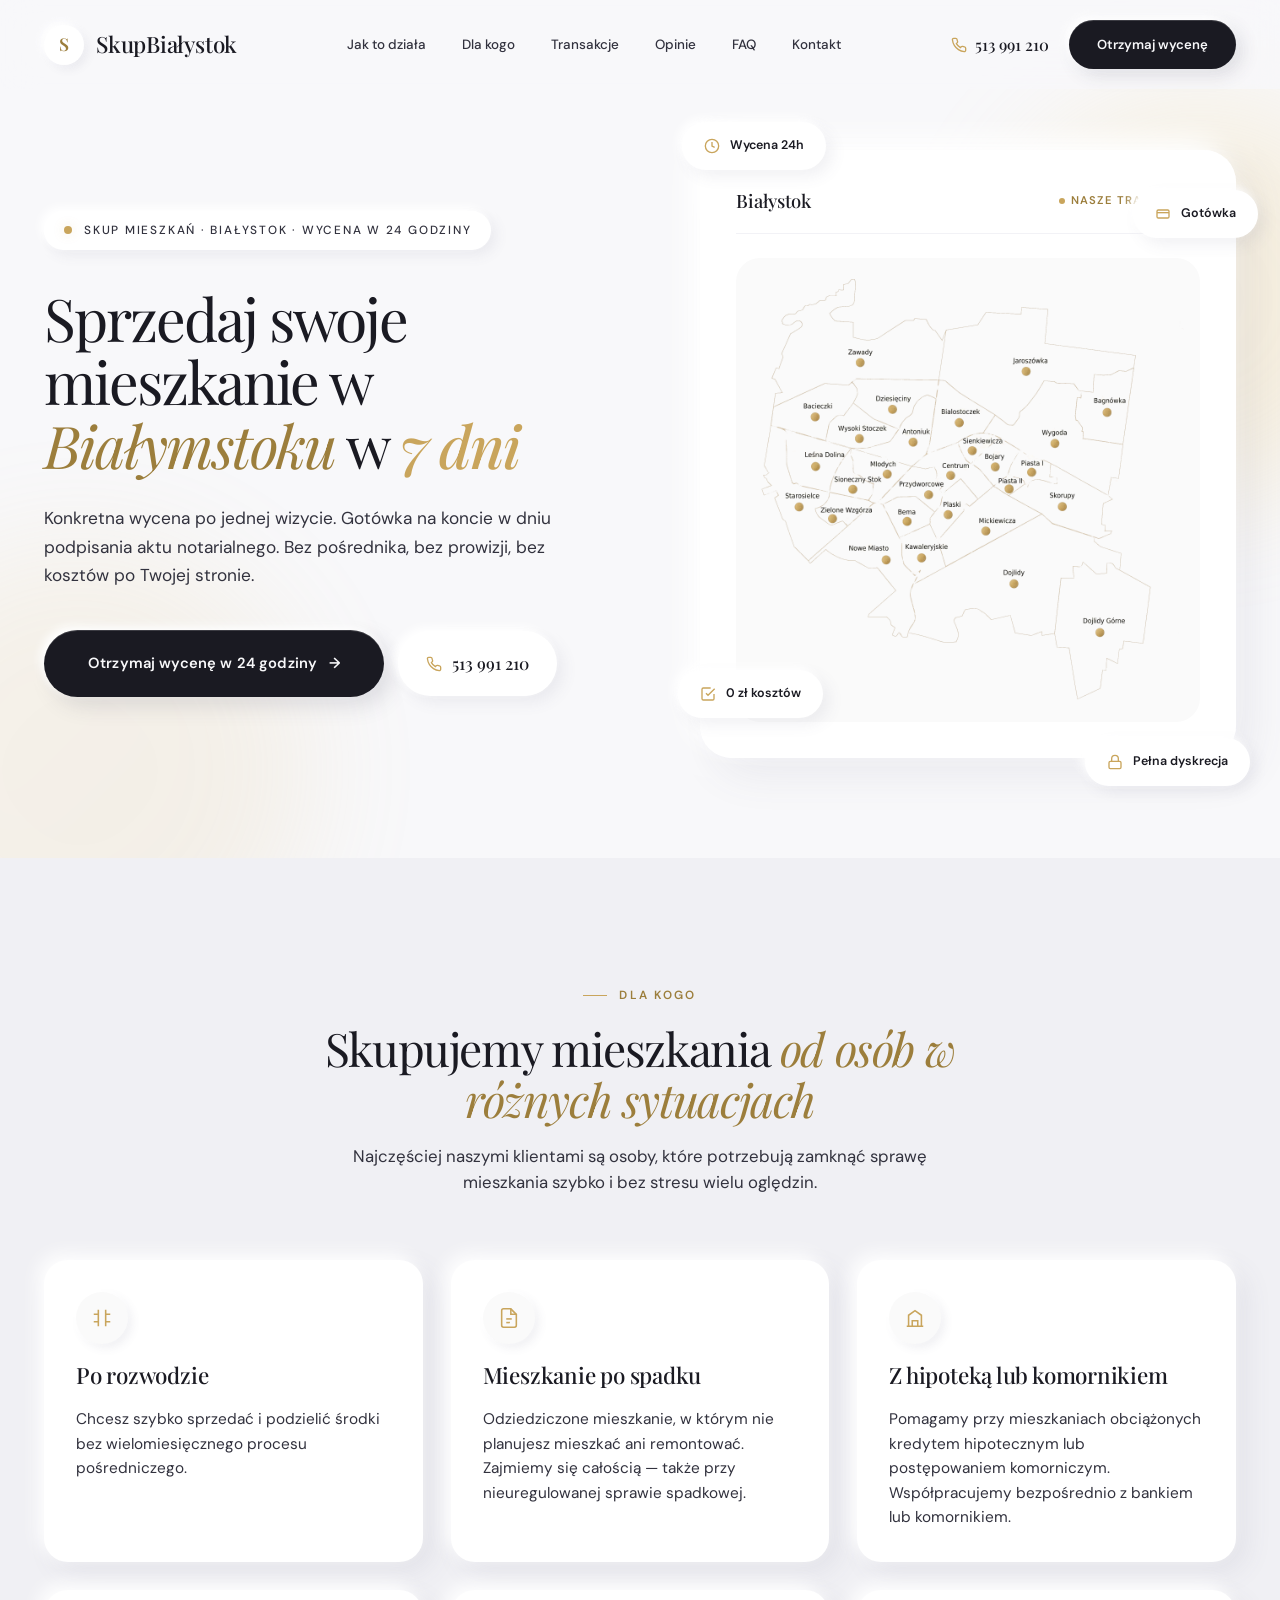
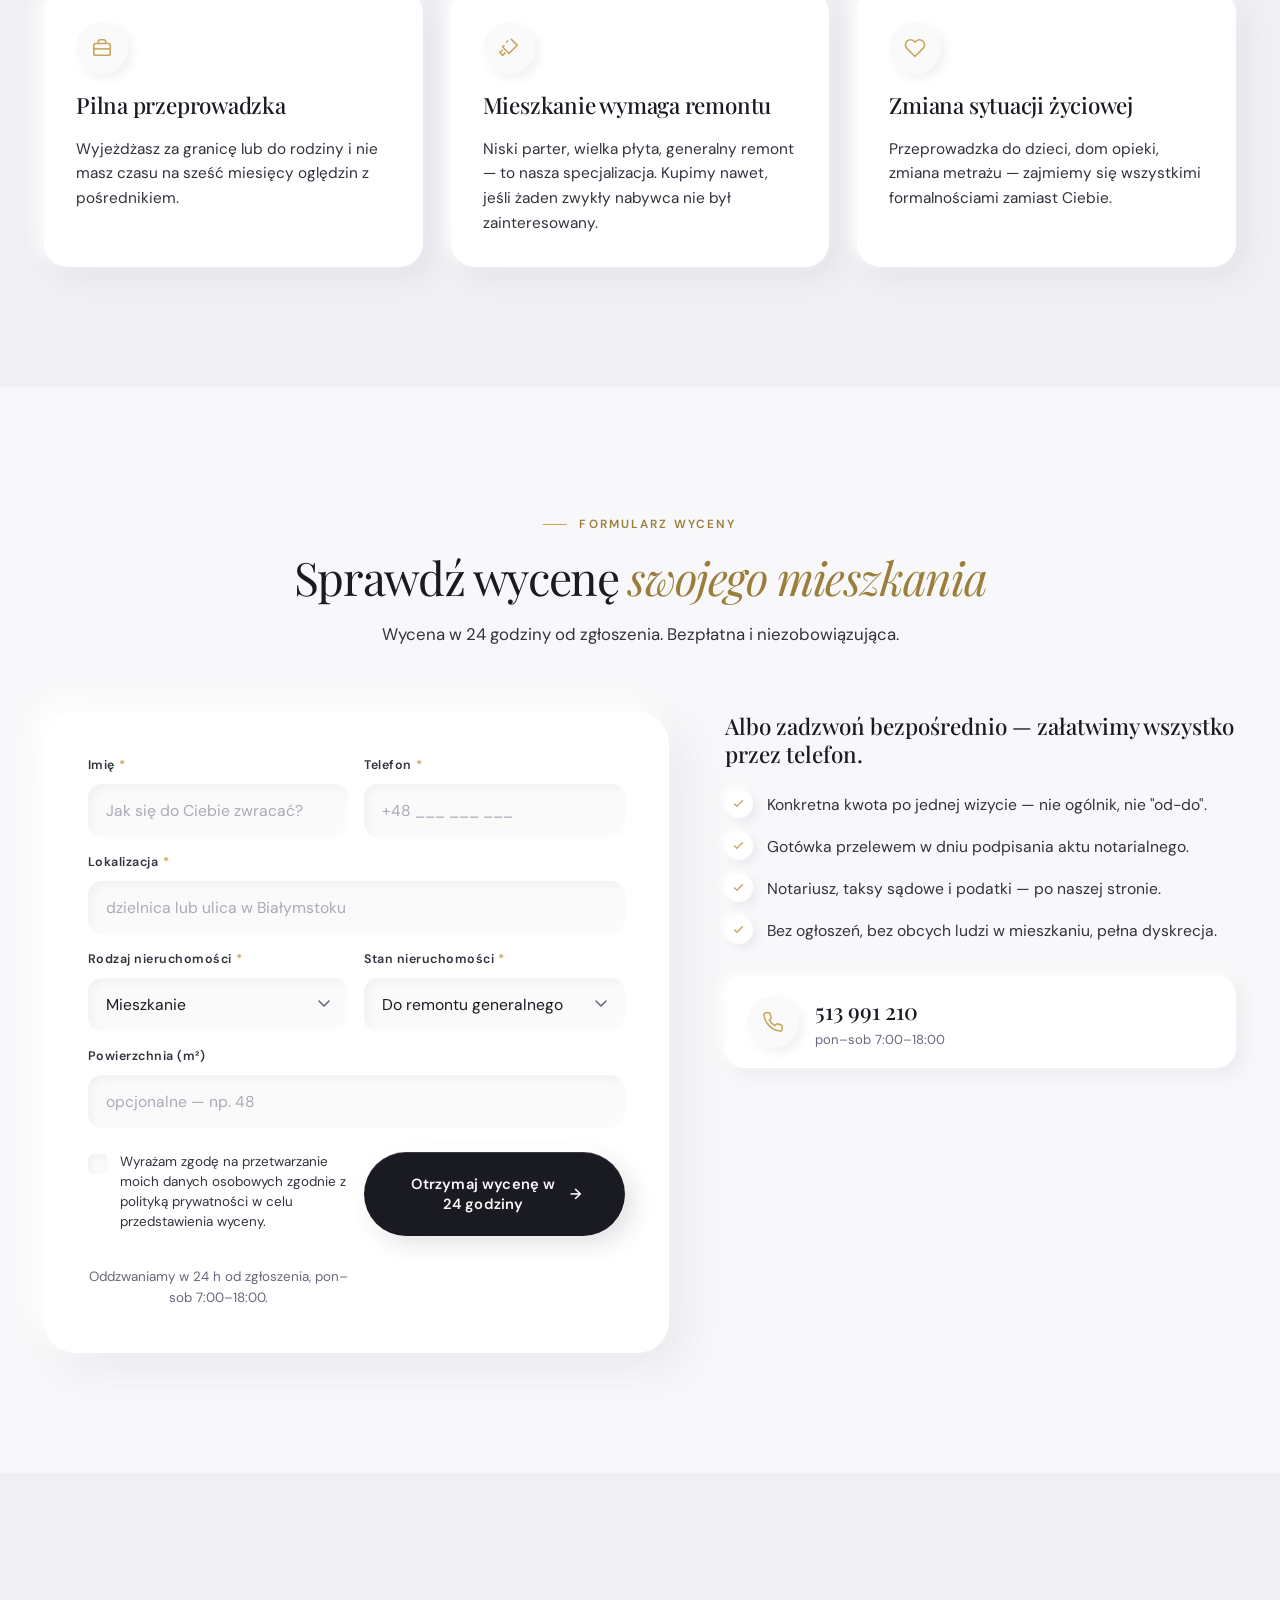
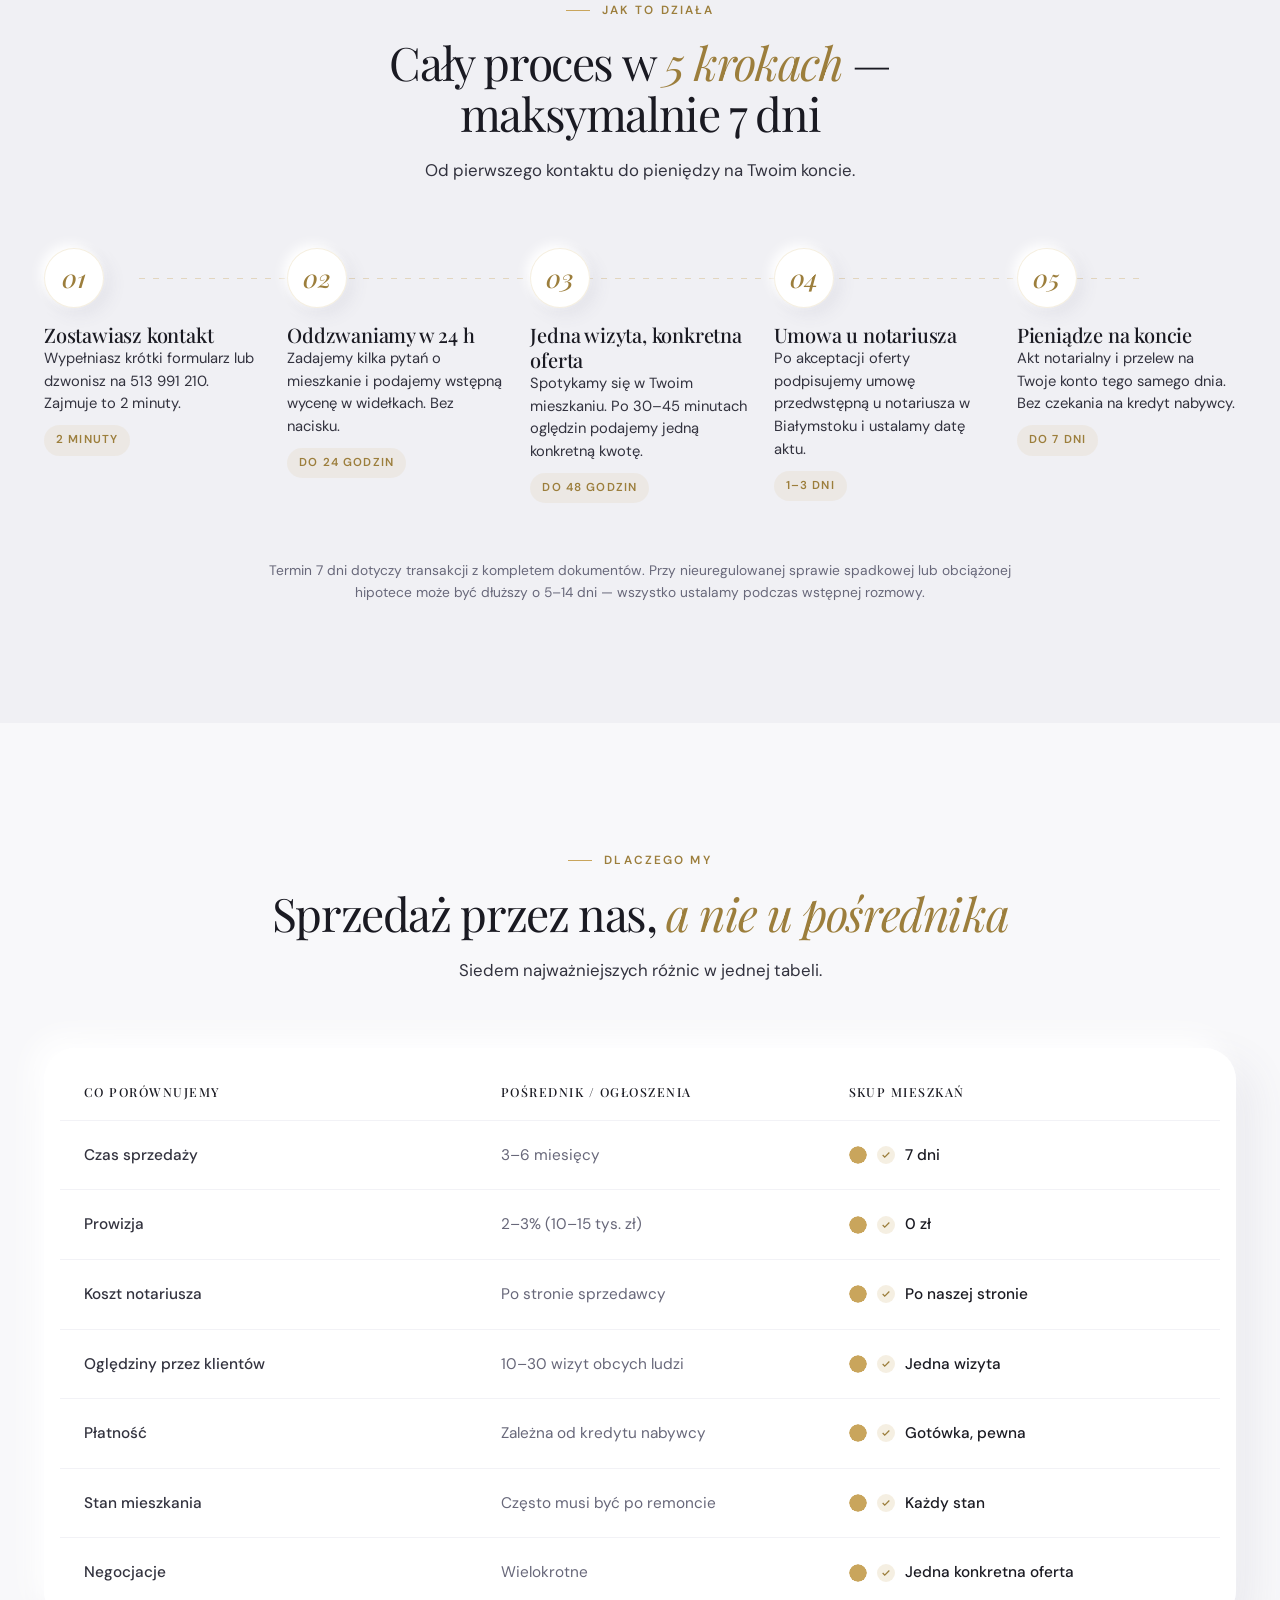
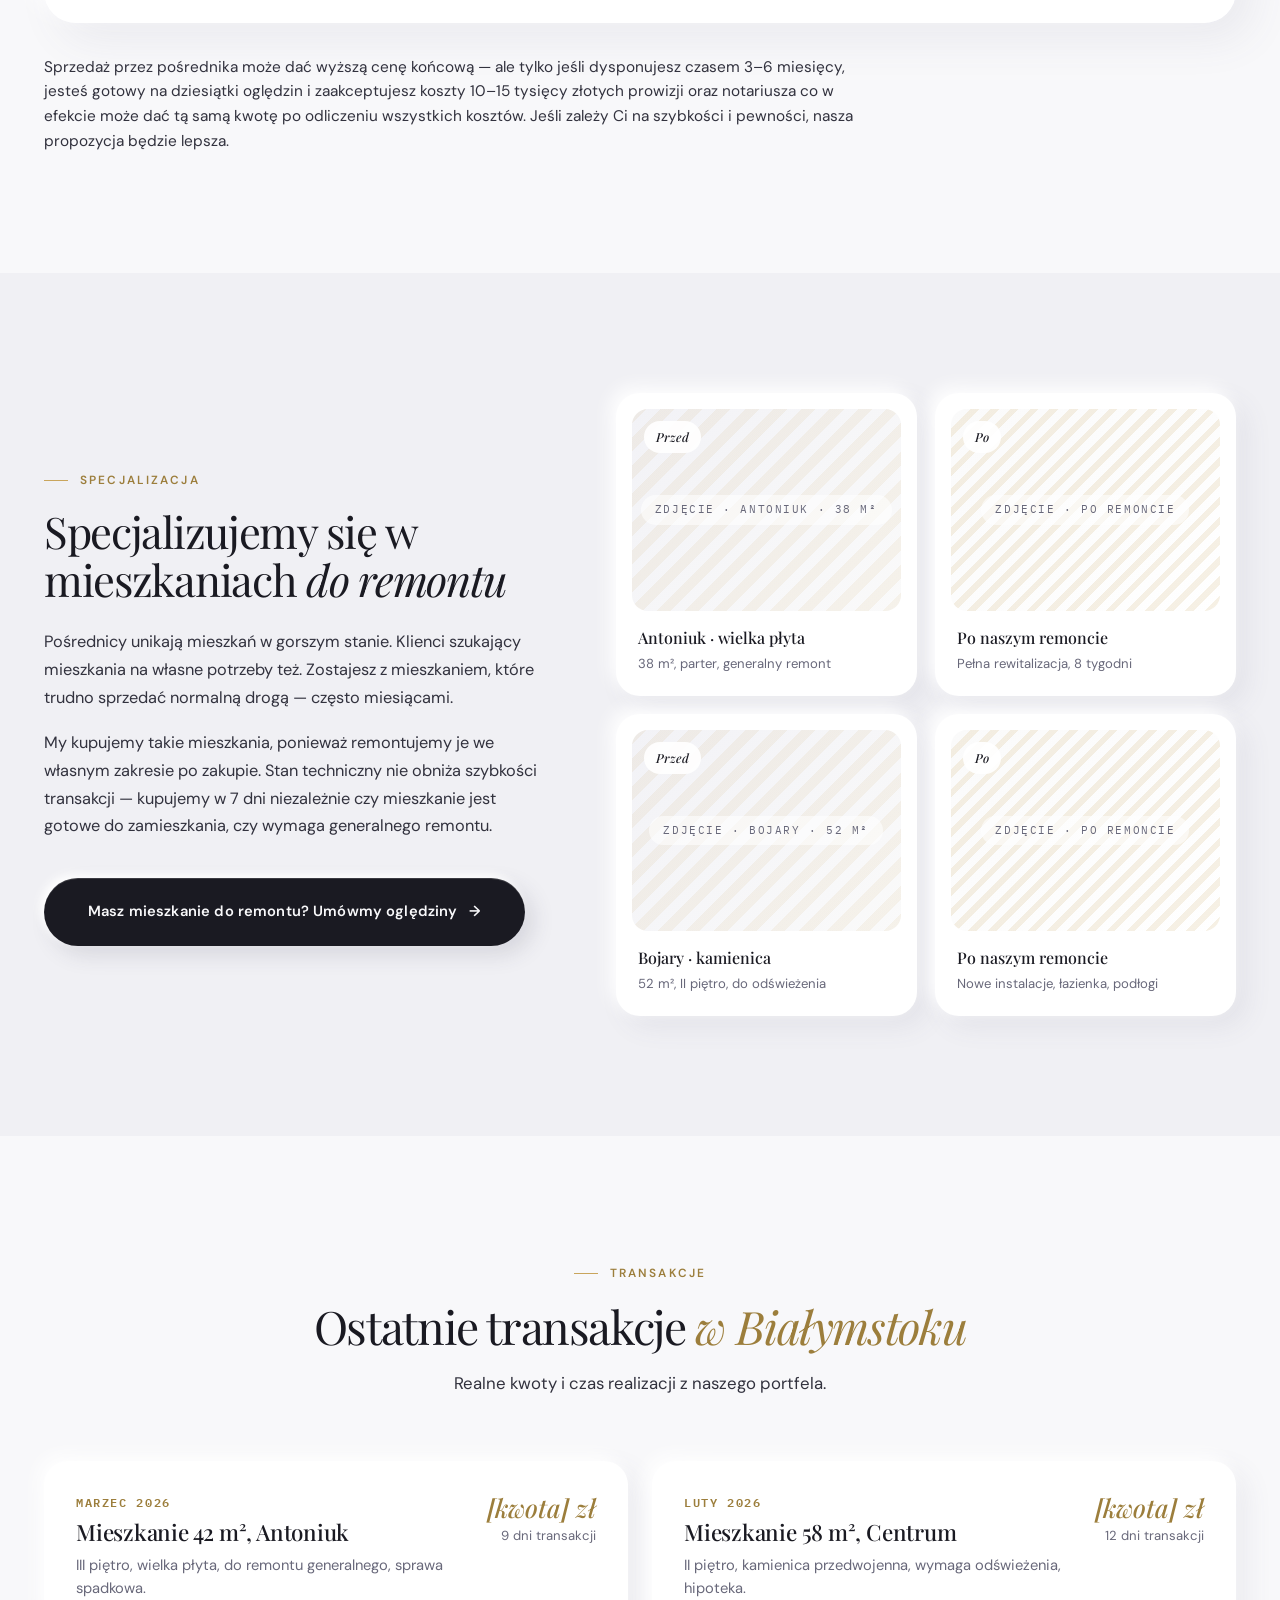
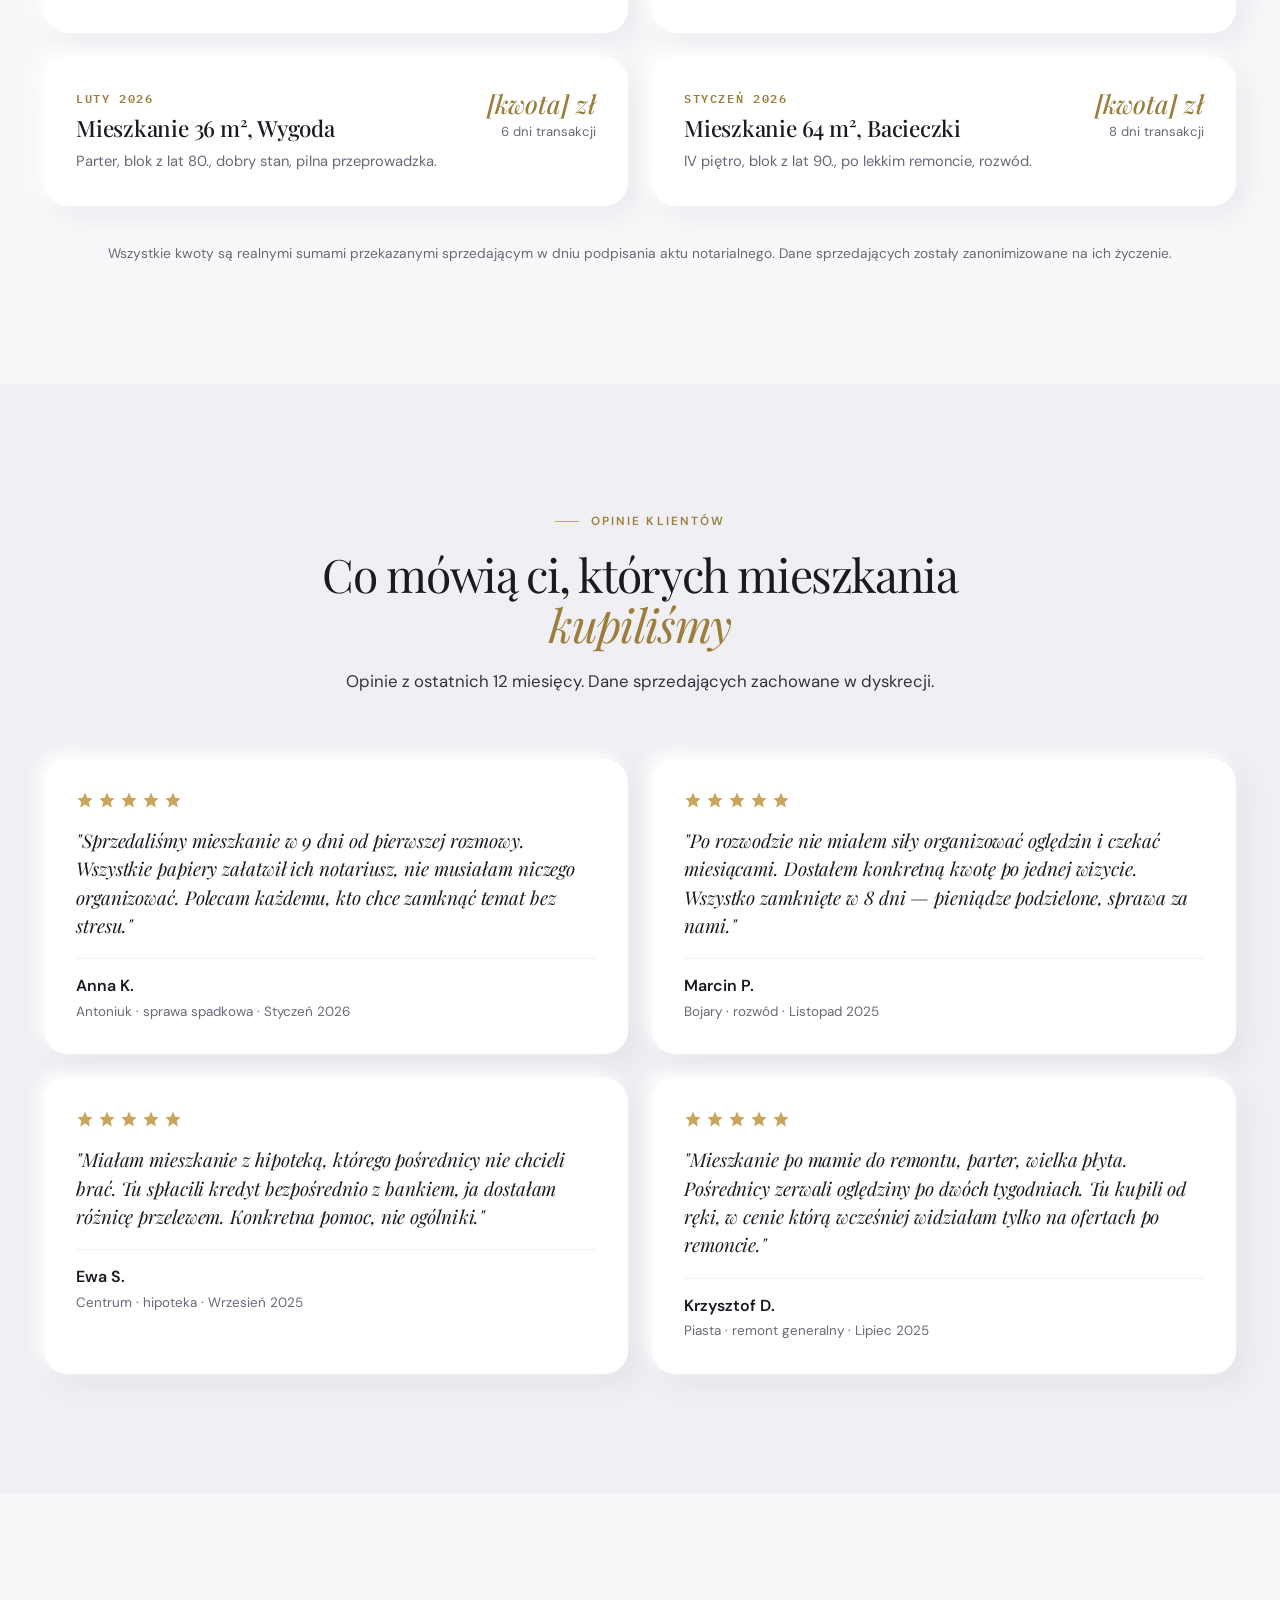
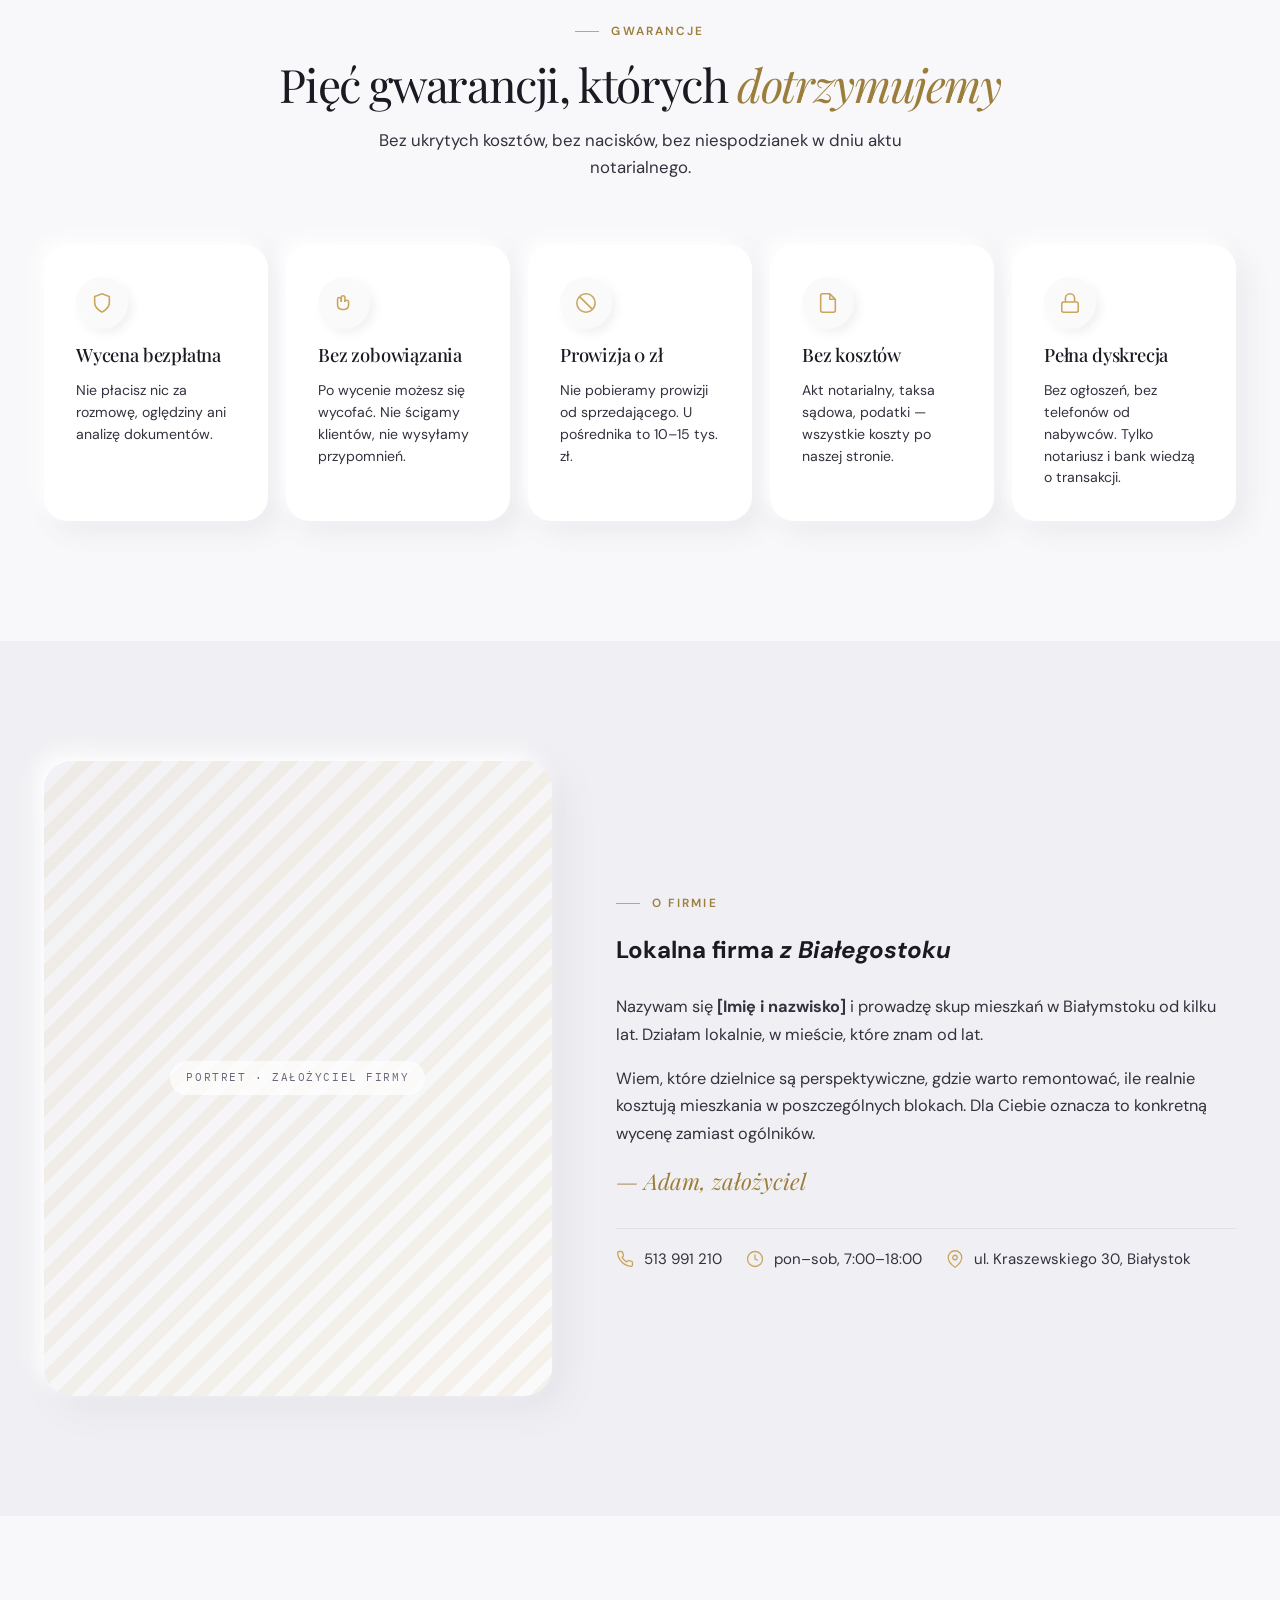
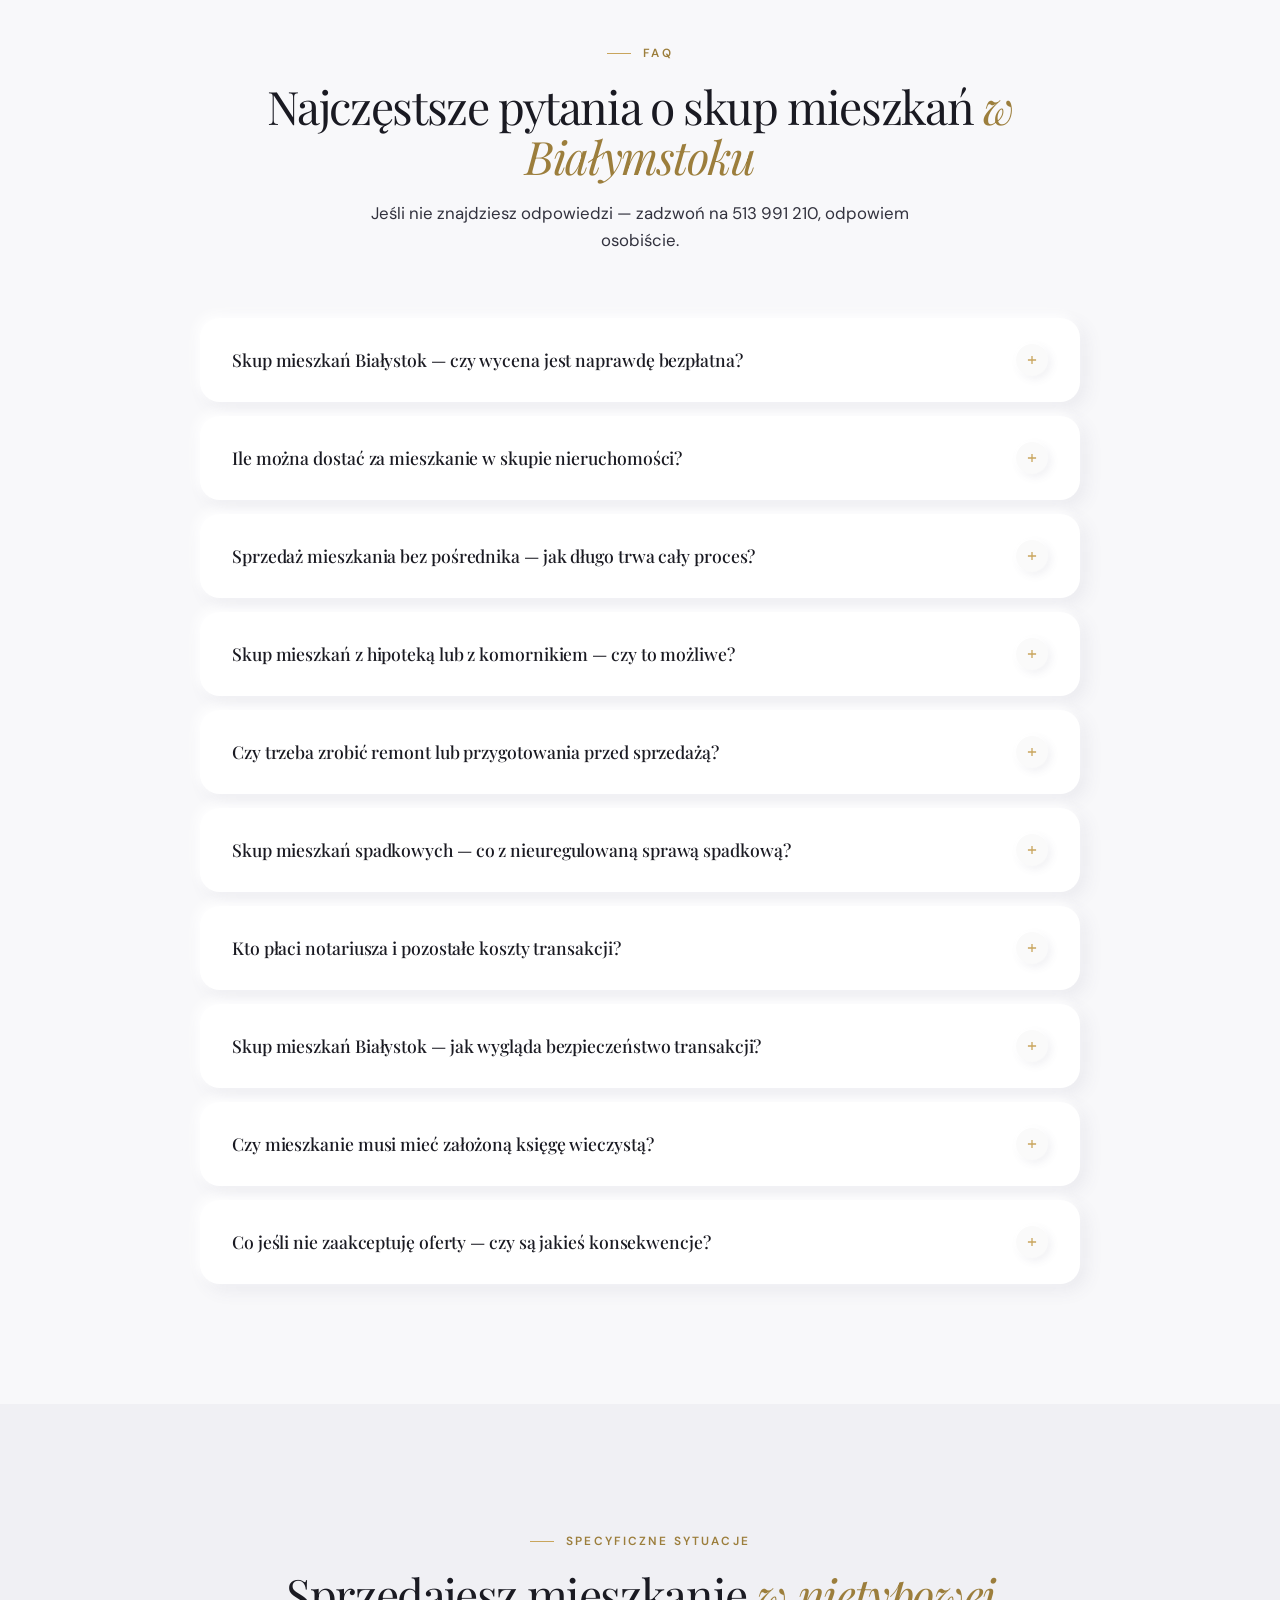
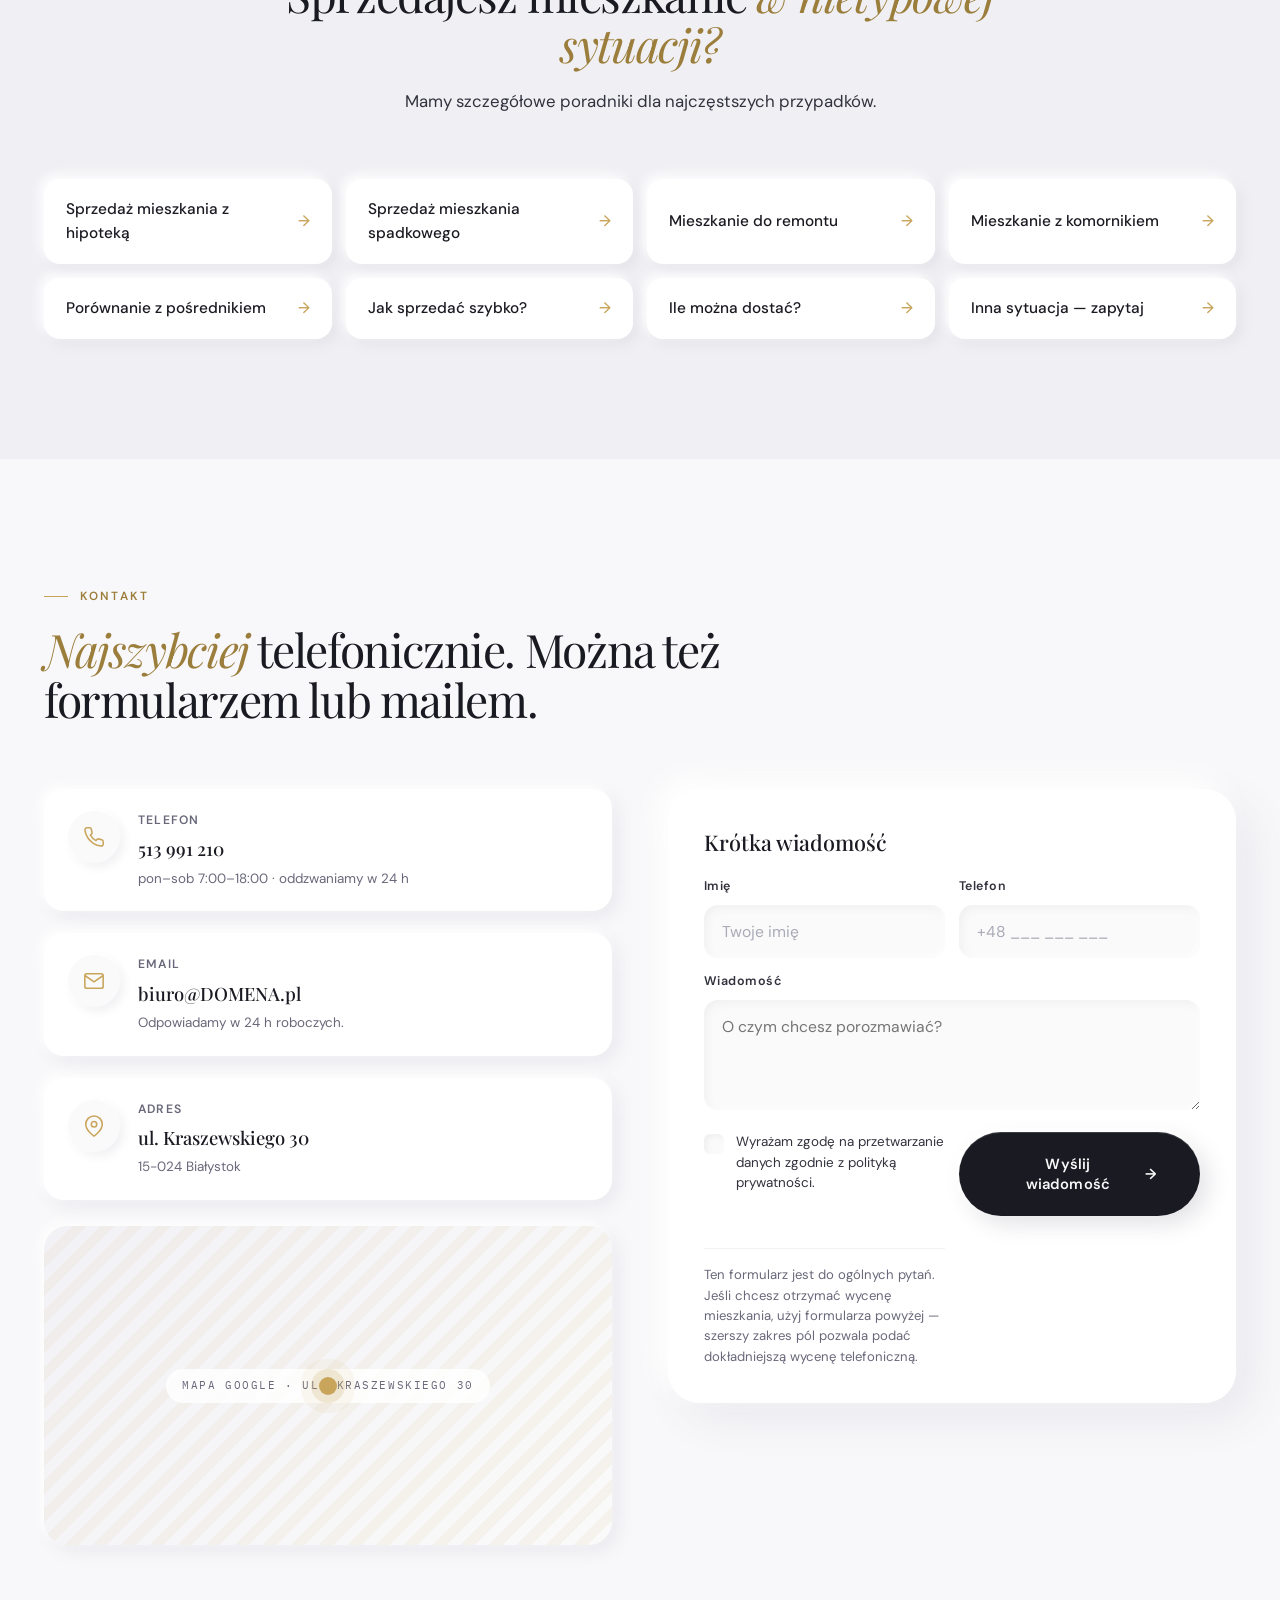
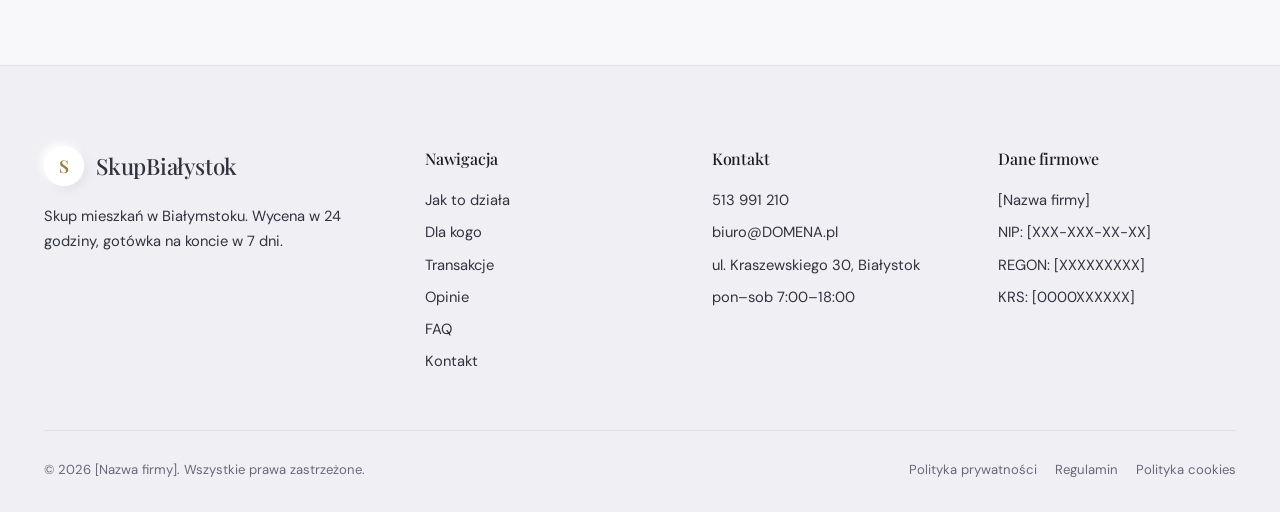
==== index.html @ 794eec94 "Initial commit: landing skupu mieszkań Białystok" ====
<!DOCTYPE html>
<html lang="pl">
<head>
<meta charset="UTF-8">
<meta name="viewport" content="width=device-width, initial-scale=1.0">
<title>Skup mieszkań Białystok — wycena w 24 h, gotówka w 7 dni</title>
<meta name="description" content="Skup mieszkań w Białymstoku. Konkretna wycena w 24 godziny, gotówka w dniu aktu notarialnego. Bez pośrednika, bez prowizji, bez kosztów po Twojej stronie.">
<link rel="preconnect" href="https://fonts.googleapis.com">
<link rel="preconnect" href="https://fonts.gstatic.com" crossorigin>
<link href="https://fonts.googleapis.com/css2?family=DM+Sans:wght@300;400;500;600;700&family=Playfair+Display:ital,wght@0,300;0,400;0,500;0,600;1,300;1,400&family=IBM+Plex+Mono:wght@400;500&display=swap" rel="stylesheet">
<link rel="stylesheet" href="styles.css">

<template id="__bundler_thumbnail" data-bg-color="#F8F8FA">
  <svg viewBox="0 0 1200 800" xmlns="http://www.w3.org/2000/svg">
    <rect width="1200" height="800" fill="#F8F8FA"/>
    <circle cx="600" cy="380" r="160" fill="#FFFFFF"/>
    <text x="600" y="438" font-family="Georgia, serif" font-size="220" font-weight="500" text-anchor="middle" fill="#9C7E3C" font-style="italic">S</text>
    <text x="600" y="640" font-family="Georgia, serif" font-size="56" font-weight="400" text-anchor="middle" fill="#1A1A22">Skup Mieszkań</text>
    <text x="600" y="700" font-family="sans-serif" font-size="28" letter-spacing="6" text-anchor="middle" fill="#9C7E3C">BIAŁYSTOK</text>
  </svg>
</template>
</head>
<body>

<div class="blob blob-1"></div>
<div class="blob blob-2"></div>

<!-- ====================== HEADER ====================== -->
<header>
  <div class="nav-inner">
    <a href="#" class="logo">
      <span class="logo-mark">S</span>
      <span>SkupBiałystok</span>
    </a>
    <nav class="main-nav">
      <a href="#jak">Jak to działa</a>
      <a href="#dla-kogo">Dla kogo</a>
      <a href="#transakcje">Transakcje</a>
      <a href="#opinie">Opinie</a>
      <a href="#faq">FAQ</a>
      <a href="#kontakt">Kontakt</a>
    </nav>
    <div class="nav-right">
      <a href="tel:+48513991210" class="nav-phone">
        <svg viewBox="0 0 24 24" fill="none" stroke="currentColor" stroke-width="2"><path d="M22 16.92v3a2 2 0 0 1-2.18 2 19.79 19.79 0 0 1-8.63-3.07 19.5 19.5 0 0 1-6-6 19.79 19.79 0 0 1-3.07-8.67A2 2 0 0 1 4.11 2h3a2 2 0 0 1 2 1.72c.127.96.361 1.903.7 2.81a2 2 0 0 1-.45 2.11L8.09 9.91a16 16 0 0 0 6 6l1.27-1.27a2 2 0 0 1 2.11-.45c.907.339 1.85.573 2.81.7A2 2 0 0 1 22 16.92z"></path></svg>
        <span>513 991 210</span>
      </a>
      <a href="#formularz" class="btn-primary">Otrzymaj wycenę</a>
    </div>
    <button class="hamburger" aria-label="Menu"><span></span><span></span><span></span></button>
  </div>
  <div class="mobile-menu">
    <a href="#jak">Jak to działa</a>
    <a href="#dla-kogo">Dla kogo</a>
    <a href="#transakcje">Transakcje</a>
    <a href="#opinie">Opinie</a>
    <a href="#faq">FAQ</a>
    <a href="#kontakt">Kontakt</a>
    <a href="tel:+48513991210">513 991 210</a>
    <a href="#formularz" class="btn-primary">Otrzymaj wycenę</a>
  </div>
</header>

<!-- ====================== HERO ====================== -->
<section class="hero">
  <div class="hero-left">
    <div class="pill-ey h-1">
      <span class="pulse-dot"></span>
      Skup mieszkań · Białystok · Wycena w 24 godziny
    </div>
    <h1 class="hero-h1 h-2">Sprzedaj swoje mieszkanie w <em>Białymstoku</em> w <span class="num">7 dni</span></h1>
    <p class="subhead h-3">Konkretna wycena po jednej wizycie. Gotówka na koncie w dniu podpisania aktu notarialnego. Bez pośrednika, bez prowizji, bez kosztów po Twojej stronie.</p>
    <div class="hero-cta-row h-4">
      <a href="#formularz" class="btn-primary-lg">Otrzymaj wycenę w 24 godziny</a>
      <a href="tel:+48513991210" class="hero-phone-pill">
        <svg viewBox="0 0 24 24" fill="none" stroke="currentColor" stroke-width="2"><path d="M22 16.92v3a2 2 0 0 1-2.18 2 19.79 19.79 0 0 1-8.63-3.07 19.5 19.5 0 0 1-6-6 19.79 19.79 0 0 1-3.07-8.67A2 2 0 0 1 4.11 2h3a2 2 0 0 1 2 1.72c.127.96.361 1.903.7 2.81a2 2 0 0 1-.45 2.11L8.09 9.91a16 16 0 0 0 6 6l1.27-1.27a2 2 0 0 1 2.11-.45c.907.339 1.85.573 2.81.7A2 2 0 0 1 22 16.92z"></path></svg>
        513 991 210
      </a>
    </div>
  </div>

  <div class="hero-right h-s">
    <div class="stage-wrap">
      <div class="float-mini float-mini-1">
        <svg viewBox="0 0 24 24" fill="none" stroke="currentColor" stroke-width="2"><circle cx="12" cy="12" r="10"></circle><polyline points="12 6 12 12 16 14"></polyline></svg>
        Wycena 24h
      </div>
      <div class="float-mini float-mini-2">
        <svg viewBox="0 0 24 24" fill="none" stroke="currentColor" stroke-width="2"><rect x="3" y="6" width="18" height="12" rx="2"></rect><line x1="3" y1="10" x2="21" y2="10"></line></svg>
        Gotówka
      </div>
      <div class="float-mini float-mini-3">
        <svg viewBox="0 0 24 24" fill="none" stroke="currentColor" stroke-width="2"><path d="M9 11l3 3L22 4"></path><path d="M21 12v7a2 2 0 0 1-2 2H5a2 2 0 0 1-2-2V5a2 2 0 0 1 2-2h11"></path></svg>
        0 zł kosztów
      </div>
      <div class="float-mini float-mini-4">
        <svg viewBox="0 0 24 24" fill="none" stroke="currentColor" stroke-width="2"><rect x="3" y="11" width="18" height="11" rx="2"></rect><path d="M7 11V7a5 5 0 0 1 10 0v4"></path></svg>
        Pełna dyskrecja
      </div>

      <div class="map-disc">
        <div class="map-disc-header">
          <div class="map-disc-title">Białystok</div>
          <div class="map-disc-badge">Nasze transakcje</div>
        </div>
        <div class="map-svg-wrap">
          <img class="map-img" src="images/bialystok-map-neutral.png" alt="Mapa Białegostoku — dzielnice, w których kupujemy mieszkania" />
        </div>
      </div>
    </div>
  </div>
</section>

<!-- ====================== 3 · DLA KOGO ====================== -->
<section id="dla-kogo" class="section deep">
  <div class="wrap">
    <div class="section-head reveal">
      <div class="eyebrow">Dla kogo</div>
      <h2>Skupujemy mieszkania <em>od osób w różnych sytuacjach</em></h2>
      <p>Najczęściej naszymi klientami są osoby, które potrzebują zamknąć sprawę mieszkania szybko i bez stresu wielu oględzin.</p>
    </div>

    <div class="cases-grid">
      <div class="card lift case-card reveal">
        <div class="icon-disc">
          <svg viewBox="0 0 24 24" fill="none" stroke="currentColor"><path d="M8 3v18M16 3v18M3 8h5M3 16h5M16 8h5M16 16h5"></path></svg>
        </div>
        <h3>Po rozwodzie</h3>
        <p>Chcesz szybko sprzedać i podzielić środki bez wielomiesięcznego procesu pośredniczego.</p>
      </div>

      <div class="card lift case-card reveal">
        <div class="icon-disc">
          <svg viewBox="0 0 24 24" fill="none" stroke="currentColor"><path d="M14 2H6a2 2 0 0 0-2 2v16a2 2 0 0 0 2 2h12a2 2 0 0 0 2-2V8z"></path><polyline points="14 2 14 8 20 8"></polyline><line x1="9" y1="13" x2="15" y2="13"></line><line x1="9" y1="17" x2="13" y2="17"></line></svg>
        </div>
        <h3>Mieszkanie po spadku</h3>
        <p>Odziedziczone mieszkanie, w którym nie planujesz mieszkać ani remontować. Zajmiemy się całością — także przy nieuregulowanej sprawie spadkowej.</p>
      </div>

      <div class="card lift case-card reveal">
        <div class="icon-disc">
          <svg viewBox="0 0 24 24" fill="none" stroke="currentColor"><path d="M3 21h18M5 21V9l7-5 7 5v12M9 21v-6h6v6"></path></svg>
        </div>
        <h3>Z hipoteką lub komornikiem</h3>
        <p>Pomagamy przy mieszkaniach obciążonych kredytem hipotecznym lub postępowaniem komorniczym. Współpracujemy bezpośrednio z bankiem lub komornikiem.</p>
      </div>

      <div class="card lift case-card reveal">
        <div class="icon-disc">
          <svg viewBox="0 0 24 24" fill="none" stroke="currentColor"><rect x="3" y="7" width="18" height="13" rx="2"></rect><path d="M8 7V5a2 2 0 0 1 2-2h4a2 2 0 0 1 2 2v2"></path><line x1="3" y1="13" x2="21" y2="13"></line></svg>
        </div>
        <h3>Pilna przeprowadzka</h3>
        <p>Wyjeżdżasz za granicę lub do rodziny i nie masz czasu na sześć miesięcy oględzin z pośrednikiem.</p>
      </div>

      <div class="card lift case-card reveal">
        <div class="icon-disc">
          <svg viewBox="0 0 24 24" fill="none" stroke="currentColor"><path d="M14 2l7 7-9 9-7-7 2-2"></path><path d="M5 14l-3 3 3 3 3-3"></path><path d="M9 6l2-2"></path></svg>
        </div>
        <h3>Mieszkanie wymaga remontu</h3>
        <p>Niski parter, wielka płyta, generalny remont — to nasza specjalizacja. Kupimy nawet, jeśli żaden zwykły nabywca nie był zainteresowany.</p>
      </div>

      <div class="card lift case-card reveal">
        <div class="icon-disc">
          <svg viewBox="0 0 24 24" fill="none" stroke="currentColor"><path d="M20.84 4.61a5.5 5.5 0 0 0-7.78 0L12 5.67l-1.06-1.06a5.5 5.5 0 0 0-7.78 7.78l1.06 1.06L12 21.23l7.78-7.78 1.06-1.06a5.5 5.5 0 0 0 0-7.78z"></path></svg>
        </div>
        <h3>Zmiana sytuacji życiowej</h3>
        <p>Przeprowadzka do dzieci, dom opieki, zmiana metrażu — zajmiemy się wszystkimi formalnościami zamiast Ciebie.</p>
      </div>
    </div>
  </div>
</section>

<!-- ====================== 4 · FORMULARZ ====================== -->
<section id="formularz" class="section">
  <div class="wrap">
    <div class="section-head reveal">
      <div class="eyebrow">Formularz wyceny</div>
      <h2>Sprawdź wycenę <em>swojego mieszkania</em></h2>
      <p>Wycena w 24 godziny od zgłoszenia. Bezpłatna i niezobowiązująca.</p>
    </div>

    <div class="form-wrap">
      <div class="form-card reveal">
        <form class="form-grid" onsubmit="event.preventDefault(); alert('Dziękujemy. Oddzwonimy w 24 h.');">
          <div class="field">
            <label for="f-name">Imię<span class="req">*</span></label>
            <input id="f-name" type="text" placeholder="Jak się do Ciebie zwracać?" required>
          </div>
          <div class="field">
            <label for="f-phone">Telefon<span class="req">*</span></label>
            <input id="f-phone" type="tel" placeholder="+48 ___ ___ ___" required>
          </div>
          <div class="field full">
            <label for="f-loc">Lokalizacja<span class="req">*</span></label>
            <input id="f-loc" type="text" placeholder="dzielnica lub ulica w Białymstoku" required>
          </div>
          <div class="field">
            <label for="f-type">Rodzaj nieruchomości<span class="req">*</span></label>
            <select id="f-type" required>
              <option>Mieszkanie</option>
              <option>Dom</option>
              <option>Działka</option>
              <option>Lokal użytkowy</option>
            </select>
          </div>
          <div class="field">
            <label for="f-state">Stan nieruchomości<span class="req">*</span></label>
            <select id="f-state" required>
              <option>Do remontu generalnego</option>
              <option>Wymaga odświeżenia</option>
              <option>Dobry stan</option>
              <option>Idealny / po remoncie</option>
            </select>
          </div>
          <div class="field full">
            <label for="f-area">Powierzchnia (m²)</label>
            <input id="f-area" type="number" placeholder="opcjonalne — np. 48">
          </div>
          <div class="consent full">
            <input id="f-rodo" type="checkbox" required>
            <label for="f-rodo">Wyrażam zgodę na przetwarzanie moich danych osobowych zgodnie z polityką prywatności w celu przedstawienia wyceny.</label>
          </div>
          <button type="submit" class="btn-primary-lg full">Otrzymaj wycenę w 24 godziny</button>
          <div class="form-foot full">Oddzwaniamy w 24 h od zgłoszenia, pon–sob 7:00–18:00.</div>
        </form>
      </div>

      <div class="form-side reveal">
        <h3>Albo zadzwoń bezpośrednio — załatwimy wszystko przez telefon.</h3>
        <div class="benefit-list">
          <div class="benefit-row">
            <span class="check"><svg viewBox="0 0 24 24" fill="none" stroke="currentColor"><polyline points="20 6 9 17 4 12"></polyline></svg></span>
            <p>Konkretna kwota po jednej wizycie — nie ogólnik, nie "od-do".</p>
          </div>
          <div class="benefit-row">
            <span class="check"><svg viewBox="0 0 24 24" fill="none" stroke="currentColor"><polyline points="20 6 9 17 4 12"></polyline></svg></span>
            <p>Gotówka przelewem w dniu podpisania aktu notarialnego.</p>
          </div>
          <div class="benefit-row">
            <span class="check"><svg viewBox="0 0 24 24" fill="none" stroke="currentColor"><polyline points="20 6 9 17 4 12"></polyline></svg></span>
            <p>Notariusz, taksy sądowe i podatki — po naszej stronie.</p>
          </div>
          <div class="benefit-row">
            <span class="check"><svg viewBox="0 0 24 24" fill="none" stroke="currentColor"><polyline points="20 6 9 17 4 12"></polyline></svg></span>
            <p>Bez ogłoszeń, bez obcych ludzi w mieszkaniu, pełna dyskrecja.</p>
          </div>
        </div>

        <div class="phone-card">
          <div class="icon-disc">
            <svg viewBox="0 0 24 24" fill="none" stroke="currentColor"><path d="M22 16.92v3a2 2 0 0 1-2.18 2 19.79 19.79 0 0 1-8.63-3.07 19.5 19.5 0 0 1-6-6 19.79 19.79 0 0 1-3.07-8.67A2 2 0 0 1 4.11 2h3a2 2 0 0 1 2 1.72c.127.96.361 1.903.7 2.81a2 2 0 0 1-.45 2.11L8.09 9.91a16 16 0 0 0 6 6l1.27-1.27a2 2 0 0 1 2.11-.45c.907.339 1.85.573 2.81.7A2 2 0 0 1 22 16.92z"></path></svg>
          </div>
          <div>
            <a href="tel:+48513991210" class="ph-num">513 991 210</a>
            <div class="ph-meta">pon–sob 7:00–18:00</div>
          </div>
        </div>
      </div>
    </div>
  </div>
</section>

<!-- ====================== 5 · JAK TO DZIAŁA ====================== -->
<section id="jak" class="section deep">
  <div class="wrap">
    <div class="section-head reveal">
      <div class="eyebrow">Jak to działa</div>
      <h2>Cały proces w <em>5 krokach</em> — maksymalnie 7 dni</h2>
      <p>Od pierwszego kontaktu do pieniędzy na Twoim koncie.</p>
    </div>

    <div class="process-track">
      <div class="step reveal">
        <div class="step-num">01</div>
        <div>
          <h3>Zostawiasz kontakt</h3>
          <p>Wypełniasz krótki formularz lub dzwonisz na 513 991 210. Zajmuje to 2 minuty.</p>
          <span class="tag-time" style="margin-top:10px;">2 minuty</span>
        </div>
      </div>
      <div class="step reveal">
        <div class="step-num">02</div>
        <div>
          <h3>Oddzwaniamy w 24 h</h3>
          <p>Zadajemy kilka pytań o mieszkanie i podajemy wstępną wycenę w widełkach. Bez nacisku.</p>
          <span class="tag-time" style="margin-top:10px;">do 24 godzin</span>
        </div>
      </div>
      <div class="step reveal">
        <div class="step-num">03</div>
        <div>
          <h3>Jedna wizyta, konkretna oferta</h3>
          <p>Spotykamy się w Twoim mieszkaniu. Po 30–45 minutach oględzin podajemy jedną konkretną kwotę.</p>
          <span class="tag-time" style="margin-top:10px;">do 48 godzin</span>
        </div>
      </div>
      <div class="step reveal">
        <div class="step-num">04</div>
        <div>
          <h3>Umowa u notariusza</h3>
          <p>Po akceptacji oferty podpisujemy umowę przedwstępną u notariusza w Białymstoku i ustalamy datę aktu.</p>
          <span class="tag-time" style="margin-top:10px;">1–3 dni</span>
        </div>
      </div>
      <div class="step reveal">
        <div class="step-num">05</div>
        <div>
          <h3>Pieniądze na koncie</h3>
          <p>Akt notarialny i przelew na Twoje konto tego samego dnia. Bez czekania na kredyt nabywcy.</p>
          <span class="tag-time" style="margin-top:10px;">do 7 dni</span>
        </div>
      </div>
    </div>

    <p class="process-note">Termin 7 dni dotyczy transakcji z kompletem dokumentów. Przy nieuregulowanej sprawie spadkowej lub obciążonej hipotece może być dłuższy o 5–14 dni — wszystko ustalamy podczas wstępnej rozmowy.</p>
  </div>
</section>

<!-- ====================== 6 · DLACZEGO MY ====================== -->
<section class="section">
  <div class="wrap">
    <div class="section-head reveal">
      <div class="eyebrow">Dlaczego my</div>
      <h2>Sprzedaż przez nas, <em>a nie u pośrednika</em></h2>
      <p>Siedem najważniejszych różnic w jednej tabeli.</p>
    </div>

    <div class="compare reveal">
      <div class="compare-row head">
        <div>Co porównujemy</div>
        <div>Pośrednik / ogłoszenia</div>
        <div class="col-us-h">Skup mieszkań</div>
      </div>
      <div class="compare-row">
        <div class="col-crit">Czas sprzedaży</div>
        <div class="col-them">3–6 miesięcy</div>
        <div class="col-us"><span class="check-ring"><svg viewBox="0 0 24 24" fill="none" stroke="currentColor"><polyline points="20 6 9 17 4 12"></polyline></svg></span>7 dni</div>
      </div>
      <div class="compare-row">
        <div class="col-crit">Prowizja</div>
        <div class="col-them">2–3% (10–15 tys. zł)</div>
        <div class="col-us"><span class="check-ring"><svg viewBox="0 0 24 24" fill="none" stroke="currentColor"><polyline points="20 6 9 17 4 12"></polyline></svg></span>0 zł</div>
      </div>
      <div class="compare-row">
        <div class="col-crit">Koszt notariusza</div>
        <div class="col-them">Po stronie sprzedawcy</div>
        <div class="col-us"><span class="check-ring"><svg viewBox="0 0 24 24" fill="none" stroke="currentColor"><polyline points="20 6 9 17 4 12"></polyline></svg></span>Po naszej stronie</div>
      </div>
      <div class="compare-row">
        <div class="col-crit">Oględziny przez klientów</div>
        <div class="col-them">10–30 wizyt obcych ludzi</div>
        <div class="col-us"><span class="check-ring"><svg viewBox="0 0 24 24" fill="none" stroke="currentColor"><polyline points="20 6 9 17 4 12"></polyline></svg></span>Jedna wizyta</div>
      </div>
      <div class="compare-row">
        <div class="col-crit">Płatność</div>
        <div class="col-them">Zależna od kredytu nabywcy</div>
        <div class="col-us"><span class="check-ring"><svg viewBox="0 0 24 24" fill="none" stroke="currentColor"><polyline points="20 6 9 17 4 12"></polyline></svg></span>Gotówka, pewna</div>
      </div>
      <div class="compare-row">
        <div class="col-crit">Stan mieszkania</div>
        <div class="col-them">Często musi być po remoncie</div>
        <div class="col-us"><span class="check-ring"><svg viewBox="0 0 24 24" fill="none" stroke="currentColor"><polyline points="20 6 9 17 4 12"></polyline></svg></span>Każdy stan</div>
      </div>
      <div class="compare-row">
        <div class="col-crit">Negocjacje</div>
        <div class="col-them">Wielokrotne</div>
        <div class="col-us"><span class="check-ring"><svg viewBox="0 0 24 24" fill="none" stroke="currentColor"><polyline points="20 6 9 17 4 12"></polyline></svg></span>Jedna konkretna oferta</div>
      </div>
    </div>

    <p class="compare-foot reveal">Sprzedaż przez pośrednika może dać wyższą cenę końcową — ale tylko jeśli dysponujesz czasem 3–6 miesięcy, jesteś gotowy na dziesiątki oględzin i zaakceptujesz koszty 10–15 tysięcy złotych prowizji oraz notariusza co w efekcie może dać tą samą kwotę po odliczeniu wszystkich kosztów. Jeśli zależy Ci na szybkości i pewności, nasza propozycja będzie lepsza.</p>
  </div>
</section>

<!-- ====================== 7 · SPECJALIZACJA REMONTU ====================== -->
<section class="section deep">
  <div class="wrap">
    <div class="renovation-grid">
      <div class="renovation-copy reveal">
        <div class="eyebrow">Specjalizacja</div>
        <h2 style="font-family:var(--fd);font-size:clamp(32px,3.4vw,46px);font-weight:300;line-height:1.1;letter-spacing:-0.03em;margin-bottom:24px;">Specjalizujemy się w mieszkaniach <em>do remontu</em></h2>
        <p>Pośrednicy unikają mieszkań w gorszym stanie. Klienci szukający mieszkania na własne potrzeby też. Zostajesz z mieszkaniem, które trudno sprzedać normalną drogą — często miesiącami.</p>
        <p>My kupujemy takie mieszkania, ponieważ remontujemy je we własnym zakresie po zakupie. Stan techniczny nie obniża szybkości transakcji — kupujemy w 7 dni niezależnie czy mieszkanie jest gotowe do zamieszkania, czy wymaga generalnego remontu.</p>
        <a href="#formularz" class="btn-primary-lg">Masz mieszkanie do remontu? Umówmy oględziny</a>
      </div>

      <div class="before-after reveal">
        <div class="ba-card">
          <div class="ba-thumb">
            <span class="ba-tag">Przed</span>
            <span class="ph-label">Zdjęcie · Antoniuk · 38 m²</span>
          </div>
          <div class="ba-meta">
            <div class="ba-loc">Antoniuk · wielka płyta</div>
            <div class="ba-sub">38 m², parter, generalny remont</div>
          </div>
        </div>
        <div class="ba-card">
          <div class="ba-thumb after">
            <span class="ba-tag">Po</span>
            <span class="ph-label">Zdjęcie · po remoncie</span>
          </div>
          <div class="ba-meta">
            <div class="ba-loc">Po naszym remoncie</div>
            <div class="ba-sub">Pełna rewitalizacja, 8 tygodni</div>
          </div>
        </div>
        <div class="ba-card">
          <div class="ba-thumb">
            <span class="ba-tag">Przed</span>
            <span class="ph-label">Zdjęcie · Bojary · 52 m²</span>
          </div>
          <div class="ba-meta">
            <div class="ba-loc">Bojary · kamienica</div>
            <div class="ba-sub">52 m², II piętro, do odświeżenia</div>
          </div>
        </div>
        <div class="ba-card">
          <div class="ba-thumb after">
            <span class="ba-tag">Po</span>
            <span class="ph-label">Zdjęcie · po remoncie</span>
          </div>
          <div class="ba-meta">
            <div class="ba-loc">Po naszym remoncie</div>
            <div class="ba-sub">Nowe instalacje, łazienka, podłogi</div>
          </div>
        </div>
      </div>
    </div>
  </div>
</section>

<!-- ====================== 8 · OSTATNIE TRANSAKCJE ====================== -->
<section id="transakcje" class="section">
  <div class="wrap">
    <div class="section-head reveal">
      <div class="eyebrow">Transakcje</div>
      <h2>Ostatnie transakcje <em>w Białymstoku</em></h2>
      <p>Realne kwoty i czas realizacji z naszego portfela.</p>
    </div>

    <div class="deals-grid">
      <div class="card lift deal-card reveal">
        <div class="deal-meta">
          <span class="deal-month">Marzec 2026</span>
          <h3>Mieszkanie 42 m², Antoniuk</h3>
          <p class="deal-desc">III piętro, wielka płyta, do remontu generalnego, sprawa spadkowa.</p>
        </div>
        <div class="deal-stats">
          <div class="deal-amount">[kwota] zł</div>
          <div class="deal-days">9 dni transakcji</div>
        </div>
      </div>

      <div class="card lift deal-card reveal">
        <div class="deal-meta">
          <span class="deal-month">Luty 2026</span>
          <h3>Mieszkanie 58 m², Centrum</h3>
          <p class="deal-desc">II piętro, kamienica przedwojenna, wymaga odświeżenia, hipoteka.</p>
        </div>
        <div class="deal-stats">
          <div class="deal-amount">[kwota] zł</div>
          <div class="deal-days">12 dni transakcji</div>
        </div>
      </div>

      <div class="card lift deal-card reveal">
        <div class="deal-meta">
          <span class="deal-month">Luty 2026</span>
          <h3>Mieszkanie 36 m², Wygoda</h3>
          <p class="deal-desc">Parter, blok z lat 80., dobry stan, pilna przeprowadzka.</p>
        </div>
        <div class="deal-stats">
          <div class="deal-amount">[kwota] zł</div>
          <div class="deal-days">6 dni transakcji</div>
        </div>
      </div>

      <div class="card lift deal-card reveal">
        <div class="deal-meta">
          <span class="deal-month">Styczeń 2026</span>
          <h3>Mieszkanie 64 m², Bacieczki</h3>
          <p class="deal-desc">IV piętro, blok z lat 90., po lekkim remoncie, rozwód.</p>
        </div>
        <div class="deal-stats">
          <div class="deal-amount">[kwota] zł</div>
          <div class="deal-days">8 dni transakcji</div>
        </div>
      </div>
    </div>

    <p class="deals-note reveal">Wszystkie kwoty są realnymi sumami przekazanymi sprzedającym w dniu podpisania aktu notarialnego. Dane sprzedających zostały zanonimizowane na ich życzenie.</p>
  </div>
</section>

<!-- ====================== 9 · OPINIE ====================== -->
<section id="opinie" class="section deep">
  <div class="wrap">
    <div class="section-head reveal">
      <div class="eyebrow">Opinie klientów</div>
      <h2>Co mówią ci, których mieszkania <em>kupiliśmy</em></h2>
      <p>Opinie z ostatnich 12 miesięcy. Dane sprzedających zachowane w dyskrecji.</p>
    </div>

    <div class="reviews-grid">
      <div class="card lift review-card reveal">
        <div class="stars">
          <svg viewBox="0 0 24 24" fill="currentColor"><polygon points="12 2 15 9 22 9.5 17 14.5 18.5 22 12 18 5.5 22 7 14.5 2 9.5 9 9"></polygon></svg>
          <svg viewBox="0 0 24 24" fill="currentColor"><polygon points="12 2 15 9 22 9.5 17 14.5 18.5 22 12 18 5.5 22 7 14.5 2 9.5 9 9"></polygon></svg>
          <svg viewBox="0 0 24 24" fill="currentColor"><polygon points="12 2 15 9 22 9.5 17 14.5 18.5 22 12 18 5.5 22 7 14.5 2 9.5 9 9"></polygon></svg>
          <svg viewBox="0 0 24 24" fill="currentColor"><polygon points="12 2 15 9 22 9.5 17 14.5 18.5 22 12 18 5.5 22 7 14.5 2 9.5 9 9"></polygon></svg>
          <svg viewBox="0 0 24 24" fill="currentColor"><polygon points="12 2 15 9 22 9.5 17 14.5 18.5 22 12 18 5.5 22 7 14.5 2 9.5 9 9"></polygon></svg>
        </div>
        <blockquote>Sprzedaliśmy mieszkanie w 9 dni od pierwszej rozmowy. Wszystkie papiery załatwił ich notariusz, nie musiałam niczego organizować. Polecam każdemu, kto chce zamknąć temat bez stresu.</blockquote>
        <div class="review-attrib">
          <div class="name">Anna K.</div>
          <div class="meta">Antoniuk · sprawa spadkowa · Styczeń 2026</div>
        </div>
      </div>

      <div class="card lift review-card reveal">
        <div class="stars">
          <svg viewBox="0 0 24 24" fill="currentColor"><polygon points="12 2 15 9 22 9.5 17 14.5 18.5 22 12 18 5.5 22 7 14.5 2 9.5 9 9"></polygon></svg>
          <svg viewBox="0 0 24 24" fill="currentColor"><polygon points="12 2 15 9 22 9.5 17 14.5 18.5 22 12 18 5.5 22 7 14.5 2 9.5 9 9"></polygon></svg>
          <svg viewBox="0 0 24 24" fill="currentColor"><polygon points="12 2 15 9 22 9.5 17 14.5 18.5 22 12 18 5.5 22 7 14.5 2 9.5 9 9"></polygon></svg>
          <svg viewBox="0 0 24 24" fill="currentColor"><polygon points="12 2 15 9 22 9.5 17 14.5 18.5 22 12 18 5.5 22 7 14.5 2 9.5 9 9"></polygon></svg>
          <svg viewBox="0 0 24 24" fill="currentColor"><polygon points="12 2 15 9 22 9.5 17 14.5 18.5 22 12 18 5.5 22 7 14.5 2 9.5 9 9"></polygon></svg>
        </div>
        <blockquote>Po rozwodzie nie miałem siły organizować oględzin i czekać miesiącami. Dostałem konkretną kwotę po jednej wizycie. Wszystko zamknięte w 8 dni — pieniądze podzielone, sprawa za nami.</blockquote>
        <div class="review-attrib">
          <div class="name">Marcin P.</div>
          <div class="meta">Bojary · rozwód · Listopad 2025</div>
        </div>
      </div>

      <div class="card lift review-card reveal">
        <div class="stars">
          <svg viewBox="0 0 24 24" fill="currentColor"><polygon points="12 2 15 9 22 9.5 17 14.5 18.5 22 12 18 5.5 22 7 14.5 2 9.5 9 9"></polygon></svg>
          <svg viewBox="0 0 24 24" fill="currentColor"><polygon points="12 2 15 9 22 9.5 17 14.5 18.5 22 12 18 5.5 22 7 14.5 2 9.5 9 9"></polygon></svg>
          <svg viewBox="0 0 24 24" fill="currentColor"><polygon points="12 2 15 9 22 9.5 17 14.5 18.5 22 12 18 5.5 22 7 14.5 2 9.5 9 9"></polygon></svg>
          <svg viewBox="0 0 24 24" fill="currentColor"><polygon points="12 2 15 9 22 9.5 17 14.5 18.5 22 12 18 5.5 22 7 14.5 2 9.5 9 9"></polygon></svg>
          <svg viewBox="0 0 24 24" fill="currentColor"><polygon points="12 2 15 9 22 9.5 17 14.5 18.5 22 12 18 5.5 22 7 14.5 2 9.5 9 9"></polygon></svg>
        </div>
        <blockquote>Miałam mieszkanie z hipoteką, którego pośrednicy nie chcieli brać. Tu spłacili kredyt bezpośrednio z bankiem, ja dostałam różnicę przelewem. Konkretna pomoc, nie ogólniki.</blockquote>
        <div class="review-attrib">
          <div class="name">Ewa S.</div>
          <div class="meta">Centrum · hipoteka · Wrzesień 2025</div>
        </div>
      </div>

      <div class="card lift review-card reveal">
        <div class="stars">
          <svg viewBox="0 0 24 24" fill="currentColor"><polygon points="12 2 15 9 22 9.5 17 14.5 18.5 22 12 18 5.5 22 7 14.5 2 9.5 9 9"></polygon></svg>
          <svg viewBox="0 0 24 24" fill="currentColor"><polygon points="12 2 15 9 22 9.5 17 14.5 18.5 22 12 18 5.5 22 7 14.5 2 9.5 9 9"></polygon></svg>
          <svg viewBox="0 0 24 24" fill="currentColor"><polygon points="12 2 15 9 22 9.5 17 14.5 18.5 22 12 18 5.5 22 7 14.5 2 9.5 9 9"></polygon></svg>
          <svg viewBox="0 0 24 24" fill="currentColor"><polygon points="12 2 15 9 22 9.5 17 14.5 18.5 22 12 18 5.5 22 7 14.5 2 9.5 9 9"></polygon></svg>
          <svg viewBox="0 0 24 24" fill="currentColor"><polygon points="12 2 15 9 22 9.5 17 14.5 18.5 22 12 18 5.5 22 7 14.5 2 9.5 9 9"></polygon></svg>
        </div>
        <blockquote>Mieszkanie po mamie do remontu, parter, wielka płyta. Pośrednicy zerwali oględziny po dwóch tygodniach. Tu kupili od ręki, w cenie którą wcześniej widziałam tylko na ofertach po remoncie.</blockquote>
        <div class="review-attrib">
          <div class="name">Krzysztof D.</div>
          <div class="meta">Piasta · remont generalny · Lipiec 2025</div>
        </div>
      </div>
    </div>
  </div>
</section>

<!-- ====================== 10 · GWARANCJE ====================== -->
<section class="section">
  <div class="wrap">
    <div class="section-head reveal">
      <div class="eyebrow">Gwarancje</div>
      <h2>Pięć gwarancji, których <em>dotrzymujemy</em></h2>
      <p>Bez ukrytych kosztów, bez nacisków, bez niespodzianek w dniu aktu notarialnego.</p>
    </div>

    <div class="guarantees-grid">
      <div class="card lift guarantee-card reveal">
        <div class="icon-disc">
          <svg viewBox="0 0 24 24" fill="none" stroke="currentColor"><path d="M12 22s8-4 8-10V5l-8-3-8 3v7c0 6 8 10 8 10z"></path></svg>
        </div>
        <h3>Wycena bezpłatna</h3>
        <p>Nie płacisz nic za rozmowę, oględziny ani analizę dokumentów.</p>
      </div>

      <div class="card lift guarantee-card reveal">
        <div class="icon-disc">
          <svg viewBox="0 0 24 24" fill="none" stroke="currentColor"><path d="M9 11V6a2 2 0 0 1 4 0v5"></path><path d="M9 11V8a2 2 0 0 0-4 0v6c0 3 2 5 5 5h2c3 0 5-2 5-5v-3a2 2 0 0 0-4 0"></path></svg>
        </div>
        <h3>Bez zobowiązania</h3>
        <p>Po wycenie możesz się wycofać. Nie ścigamy klientów, nie wysyłamy przypomnień.</p>
      </div>

      <div class="card lift guarantee-card reveal">
        <div class="icon-disc">
          <svg viewBox="0 0 24 24" fill="none" stroke="currentColor"><circle cx="12" cy="12" r="10"></circle><line x1="5" y1="5" x2="19" y2="19"></line></svg>
        </div>
        <h3>Prowizja 0 zł</h3>
        <p>Nie pobieramy prowizji od sprzedającego. U pośrednika to 10–15 tys. zł.</p>
      </div>

      <div class="card lift guarantee-card reveal">
        <div class="icon-disc">
          <svg viewBox="0 0 24 24" fill="none" stroke="currentColor"><path d="M14 2H6a2 2 0 0 0-2 2v16a2 2 0 0 0 2 2h12a2 2 0 0 0 2-2V8z"></path><polyline points="14 2 14 8 20 8"></polyline></svg>
        </div>
        <h3>Bez kosztów</h3>
        <p>Akt notarialny, taksa sądowa, podatki — wszystkie koszty po naszej stronie.</p>
      </div>

      <div class="card lift guarantee-card reveal">
        <div class="icon-disc">
          <svg viewBox="0 0 24 24" fill="none" stroke="currentColor"><rect x="3" y="11" width="18" height="11" rx="2"></rect><path d="M7 11V7a5 5 0 0 1 10 0v4"></path></svg>
        </div>
        <h3>Pełna dyskrecja</h3>
        <p>Bez ogłoszeń, bez telefonów od nabywców. Tylko notariusz i bank wiedzą o transakcji.</p>
      </div>
    </div>
  </div>
</section>

<!-- ====================== 11 · O FIRMIE ====================== -->
<section class="section deep">
  <div class="wrap">
    <div class="about-grid">
      <div class="about-photo reveal">
        <span class="ph-label">Portret · założyciel firmy</span>
      </div>

      <div class="about-copy reveal">
        <div class="eyebrow">O firmie</div>
        <h2>Lokalna firma <em>z Białegostoku</em></h2>
        <p>Nazywam się <strong>[Imię i nazwisko]</strong> i prowadzę skup mieszkań w Białymstoku od kilku lat. Działam lokalnie, w mieście, które znam od lat.</p>
        <p>Wiem, które dzielnice są perspektywiczne, gdzie warto remontować, ile realnie kosztują mieszkania w poszczególnych blokach. Dla Ciebie oznacza to konkretną wycenę zamiast ogólników.</p>
        <div class="signature">— Adam, założyciel</div>
        <div class="about-meta">
          <div class="about-meta-item">
            <svg viewBox="0 0 24 24" fill="none" stroke="currentColor"><path d="M22 16.92v3a2 2 0 0 1-2.18 2 19.79 19.79 0 0 1-8.63-3.07 19.5 19.5 0 0 1-6-6 19.79 19.79 0 0 1-3.07-8.67A2 2 0 0 1 4.11 2h3a2 2 0 0 1 2 1.72c.127.96.361 1.903.7 2.81a2 2 0 0 1-.45 2.11L8.09 9.91a16 16 0 0 0 6 6l1.27-1.27a2 2 0 0 1 2.11-.45c.907.339 1.85.573 2.81.7A2 2 0 0 1 22 16.92z"></path></svg>
            <span>513 991 210</span>
          </div>
          <div class="about-meta-item">
            <svg viewBox="0 0 24 24" fill="none" stroke="currentColor"><circle cx="12" cy="12" r="10"></circle><polyline points="12 6 12 12 16 14"></polyline></svg>
            <span>pon–sob, 7:00–18:00</span>
          </div>
          <div class="about-meta-item">
            <svg viewBox="0 0 24 24" fill="none" stroke="currentColor"><path d="M21 10c0 7-9 13-9 13s-9-6-9-13a9 9 0 0 1 18 0z"></path><circle cx="12" cy="10" r="3"></circle></svg>
            <span>ul. Kraszewskiego 30, Białystok</span>
          </div>
        </div>
      </div>
    </div>
  </div>
</section>

<!-- ====================== 12 · FAQ ====================== -->
<section id="faq" class="section">
  <div class="wrap">
    <div class="section-head reveal">
      <div class="eyebrow">FAQ</div>
      <h2>Najczęstsze pytania o skup mieszkań <em>w Białymstoku</em></h2>
      <p>Jeśli nie znajdziesz odpowiedzi — zadzwoń na 513 991 210, odpowiem osobiście.</p>
    </div>

    <div class="faq-list">
      <div class="faq-item reveal">
        <button class="faq-q" aria-expanded="false">Skup mieszkań Białystok — czy wycena jest naprawdę bezpłatna?
          <span class="plus"><svg viewBox="0 0 24 24" fill="none" stroke="currentColor"><line x1="12" y1="5" x2="12" y2="19"></line><line x1="5" y1="12" x2="19" y2="12"></line></svg></span>
        </button>
        <div class="faq-a"><div class="faq-a-inner">Tak. Nie pobieramy żadnej opłaty za rozmowę telefoniczną, oględziny ani analizę dokumentów. Wycena jest całkowicie bezpłatna i niezobowiązująca — po jej otrzymaniu możesz zrezygnować bez konsekwencji.</div></div>
      </div>

      <div class="faq-item reveal">
        <button class="faq-q" aria-expanded="false">Ile można dostać za mieszkanie w skupie nieruchomości?
          <span class="plus"><svg viewBox="0 0 24 24" fill="none" stroke="currentColor"><line x1="12" y1="5" x2="12" y2="19"></line><line x1="5" y1="12" x2="19" y2="12"></line></svg></span>
        </button>
        <div class="faq-a"><div class="faq-a-inner">Konkretną kwotę przedstawiamy po oględzinach. Wycena zależy od trzech czynników: lokalizacji (dzielnica, piętro, typ bloku/kamienicy), stanu technicznego (do remontu vs po remoncie) oraz pilności sprzedaży. Nie podajemy ogólnych procentów wartości rynkowej, bo takie ogólniki rzadko odpowiadają realnej sytuacji konkretnego mieszkania.</div></div>
      </div>

      <div class="faq-item reveal">
        <button class="faq-q" aria-expanded="false">Sprzedaż mieszkania bez pośrednika — jak długo trwa cały proces?
          <span class="plus"><svg viewBox="0 0 24 24" fill="none" stroke="currentColor"><line x1="12" y1="5" x2="12" y2="19"></line><line x1="5" y1="12" x2="19" y2="12"></line></svg></span>
        </button>
        <div class="faq-a"><div class="faq-a-inner">Standardowo 7 dni od pierwszego kontaktu do pieniędzy na Twoim koncie. Wycena telefoniczna do 24 h, oględziny i konkretna oferta do 48 h, umowa przedwstępna i akt notarialny w kolejnych dniach. Przy nieuregulowanej sprawie spadkowej lub obciążonej hipotece termin może być dłuższy o 5–14 dni.</div></div>
      </div>

      <div class="faq-item reveal">
        <button class="faq-q" aria-expanded="false">Skup mieszkań z hipoteką lub z komornikiem — czy to możliwe?
          <span class="plus"><svg viewBox="0 0 24 24" fill="none" stroke="currentColor"><line x1="12" y1="5" x2="12" y2="19"></line><line x1="5" y1="12" x2="19" y2="12"></line></svg></span>
        </button>
        <div class="faq-a"><div class="faq-a-inner">Tak. Współpracujemy z bankami przy spłacie hipoteki oraz z komornikami przy mieszkaniach objętych postępowaniem. W obu przypadkach kwota zadłużenia lub zajęcia zostaje uwzględniona w transakcji — często spłacamy ją bezpośrednio z naszej strony. Sprzedający otrzymuje różnicę między ofertą a zobowiązaniem.</div></div>
      </div>

      <div class="faq-item reveal">
        <button class="faq-q" aria-expanded="false">Czy trzeba zrobić remont lub przygotowania przed sprzedażą?
          <span class="plus"><svg viewBox="0 0 24 24" fill="none" stroke="currentColor"><line x1="12" y1="5" x2="12" y2="19"></line><line x1="5" y1="12" x2="19" y2="12"></line></svg></span>
        </button>
        <div class="faq-a"><div class="faq-a-inner">Nie. Specjalizujemy się w mieszkaniach do remontu i kupujemy nieruchomości w każdym stanie — od mieszkań po generalnym remoncie po lokale do całkowitej rewitalizacji. Nie ma potrzeby sprzątania, malowania ani jakichkolwiek napraw przed oględzinami.</div></div>
      </div>

      <div class="faq-item reveal">
        <button class="faq-q" aria-expanded="false">Skup mieszkań spadkowych — co z nieuregulowaną sprawą spadkową?
          <span class="plus"><svg viewBox="0 0 24 24" fill="none" stroke="currentColor"><line x1="12" y1="5" x2="12" y2="19"></line><line x1="5" y1="12" x2="19" y2="12"></line></svg></span>
        </button>
        <div class="faq-a"><div class="faq-a-inner">Możemy rozpocząć rozmowy i wstępne oględziny zanim postępowanie spadkowe się zakończy. Akt notarialny sprzedaży podpisujemy dopiero po prawomocnym stwierdzeniu nabycia spadku i wpisie spadkobierców do księgi wieczystej — to wymóg prawny, nie nasz. Pomagamy zorientować się w terminach i koniecznych krokach po stronie sądu.</div></div>
      </div>

      <div class="faq-item reveal">
        <button class="faq-q" aria-expanded="false">Kto płaci notariusza i pozostałe koszty transakcji?
          <span class="plus"><svg viewBox="0 0 24 24" fill="none" stroke="currentColor"><line x1="12" y1="5" x2="12" y2="19"></line><line x1="5" y1="12" x2="19" y2="12"></line></svg></span>
        </button>
        <div class="faq-a"><div class="faq-a-inner">Wszystkie koszty aktu notarialnego, taksy sądowej oraz podatku od czynności cywilnoprawnych (jeśli należny) leżą po naszej stronie. Sprzedający nie płaci nic — kwota wskazana w ofercie trafia na konto sprzedającego w pełnej wysokości.</div></div>
      </div>

      <div class="faq-item reveal">
        <button class="faq-q" aria-expanded="false">Skup mieszkań Białystok — jak wygląda bezpieczeństwo transakcji?
          <span class="plus"><svg viewBox="0 0 24 24" fill="none" stroke="currentColor"><line x1="12" y1="5" x2="12" y2="19"></line><line x1="5" y1="12" x2="19" y2="12"></line></svg></span>
        </button>
        <div class="faq-a"><div class="faq-a-inner">Trzy konkretne mechanizmy: po pierwsze, cała transakcja odbywa się u notariusza w Białymstoku (publiczny urzędnik państwowy, którego można wybrać samemu). Po drugie, płatność następuje przelewem na konto sprzedającego w dniu podpisania aktu, nigdy gotówką do ręki. Po trzecie, jesteśmy zarejestrowaną firmą — dane (NIP, REGON, KRS) znajdują się w stopce i można nas sprawdzić w rejestrach CEIDG/KRS przed pierwszym spotkaniem.</div></div>
      </div>

      <div class="faq-item reveal">
        <button class="faq-q" aria-expanded="false">Czy mieszkanie musi mieć założoną księgę wieczystą?
          <span class="plus"><svg viewBox="0 0 24 24" fill="none" stroke="currentColor"><line x1="12" y1="5" x2="12" y2="19"></line><line x1="5" y1="12" x2="19" y2="12"></line></svg></span>
        </button>
        <div class="faq-a"><div class="faq-a-inner">Nie zawsze. Większość mieszkań w Białymstoku ma księgi wieczyste, ale przy spółdzielczym własnościowym prawie do lokalu lub mieszkaniach z księgą prowadzoną w sposób tradycyjny — także możemy zrealizować transakcję. Sprawdzamy stan prawny przed złożeniem oferty.</div></div>
      </div>

      <div class="faq-item reveal">
        <button class="faq-q" aria-expanded="false">Co jeśli nie zaakceptuję oferty — czy są jakieś konsekwencje?
          <span class="plus"><svg viewBox="0 0 24 24" fill="none" stroke="currentColor"><line x1="12" y1="5" x2="12" y2="19"></line><line x1="5" y1="12" x2="19" y2="12"></line></svg></span>
        </button>
        <div class="faq-a"><div class="faq-a-inner">Żadne. Wycena jest niezobowiązująca, możesz odrzucić ofertę bez podawania powodów i bez kosztów. Nie wysyłamy przypomnień, nie naciskamy telefonicznie, nie ściągamy dokumentów do biura. Po prostu zamykamy temat.</div></div>
      </div>
    </div>
  </div>
</section>

<!-- ====================== 13 · SEO PODSTRONY ====================== -->
<section class="section deep">
  <div class="wrap">
    <div class="section-head reveal">
      <div class="eyebrow">Specyficzne sytuacje</div>
      <h2>Sprzedajesz mieszkanie <em>w nietypowej sytuacji?</em></h2>
      <p>Mamy szczegółowe poradniki dla najczęstszych przypadków.</p>
    </div>

    <div class="seo-grid">
      <a href="/skup-mieszkan-z-hipoteka/" class="seo-link reveal">Sprzedaż mieszkania z hipoteką<span class="arr">→</span></a>
      <a href="/skup-mieszkan-spadkowych/" class="seo-link reveal">Sprzedaż mieszkania spadkowego<span class="arr">→</span></a>
      <a href="/skup-mieszkan-do-remontu-bialystok/" class="seo-link reveal">Mieszkanie do remontu<span class="arr">→</span></a>
      <a href="/skup-mieszkan-z-komornikiem/" class="seo-link reveal">Mieszkanie z komornikiem<span class="arr">→</span></a>
      <a href="/skup-mieszkan-vs-posrednik/" class="seo-link reveal">Porównanie z pośrednikiem<span class="arr">→</span></a>
      <a href="/jak-sprzedac-mieszkanie-szybko-bialystok/" class="seo-link reveal">Jak sprzedać szybko?<span class="arr">→</span></a>
      <a href="/skup-mieszkan-bialystok-cennik/" class="seo-link reveal">Ile można dostać?<span class="arr">→</span></a>
      <a href="#kontakt" class="seo-link reveal">Inna sytuacja — zapytaj<span class="arr">→</span></a>
    </div>
  </div>
</section>

<!-- ====================== 14 · KONTAKT ====================== -->
<section id="kontakt" class="section">
  <div class="wrap">
    <div class="section-head left reveal">
      <div class="eyebrow">Kontakt</div>
      <h2><em>Najszybciej</em> telefonicznie. Można też formularzem lub mailem.</h2>
    </div>

    <div class="contact-grid">
      <div class="contact-info reveal">
        <a href="tel:+48513991210" class="contact-row" style="text-decoration:none;color:inherit;">
          <div class="icon-disc">
            <svg viewBox="0 0 24 24" fill="none" stroke="currentColor"><path d="M22 16.92v3a2 2 0 0 1-2.18 2 19.79 19.79 0 0 1-8.63-3.07 19.5 19.5 0 0 1-6-6 19.79 19.79 0 0 1-3.07-8.67A2 2 0 0 1 4.11 2h3a2 2 0 0 1 2 1.72c.127.96.361 1.903.7 2.81a2 2 0 0 1-.45 2.11L8.09 9.91a16 16 0 0 0 6 6l1.27-1.27a2 2 0 0 1 2.11-.45c.907.339 1.85.573 2.81.7A2 2 0 0 1 22 16.92z"></path></svg>
          </div>
          <div>
            <div class="lbl">Telefon</div>
            <span class="val">513 991 210</span>
            <div class="meta">pon–sob 7:00–18:00 · oddzwaniamy w 24 h</div>
          </div>
        </a>

        <div class="contact-row">
          <div class="icon-disc">
            <svg viewBox="0 0 24 24" fill="none" stroke="currentColor"><path d="M4 4h16c1.1 0 2 .9 2 2v12c0 1.1-.9 2-2 2H4c-1.1 0-2-.9-2-2V6c0-1.1.9-2 2-2z"></path><polyline points="22,6 12,13 2,6"></polyline></svg>
          </div>
          <div>
            <div class="lbl">Email</div>
            <a href="mailto:biuro@DOMENA.pl" class="val">biuro@DOMENA.pl</a>
            <div class="meta">Odpowiadamy w 24 h roboczych.</div>
          </div>
        </div>

        <div class="contact-row">
          <div class="icon-disc">
            <svg viewBox="0 0 24 24" fill="none" stroke="currentColor"><path d="M21 10c0 7-9 13-9 13s-9-6-9-13a9 9 0 0 1 18 0z"></path><circle cx="12" cy="10" r="3"></circle></svg>
          </div>
          <div>
            <div class="lbl">Adres</div>
            <span class="val">ul. Kraszewskiego 30</span>
            <div class="meta">15-024 Białystok</div>
          </div>
        </div>

        <div class="contact-map">
          <span class="ph-label">Mapa Google · ul. Kraszewskiego 30</span>
          <div class="pin"></div>
        </div>
      </div>

      <div class="card form-card contact-form-card reveal">
        <h3>Krótka wiadomość</h3>
        <form class="form-grid" onsubmit="event.preventDefault(); alert('Dziękujemy. Odpiszemy w 24 h.');">
          <div class="field">
            <label for="c-name">Imię</label>
            <input id="c-name" type="text" placeholder="Twoje imię">
          </div>
          <div class="field">
            <label for="c-phone">Telefon</label>
            <input id="c-phone" type="tel" placeholder="+48 ___ ___ ___">
          </div>
          <div class="field full">
            <label for="c-msg">Wiadomość</label>
            <textarea id="c-msg" placeholder="O czym chcesz porozmawiać?"></textarea>
          </div>
          <div class="consent full">
            <input id="c-rodo" type="checkbox" required>
            <label for="c-rodo">Wyrażam zgodę na przetwarzanie danych zgodnie z polityką prywatności.</label>
          </div>
          <button type="submit" class="btn-primary-lg full">Wyślij wiadomość</button>
          <div class="form-note full">Ten formularz jest do ogólnych pytań. Jeśli chcesz otrzymać wycenę mieszkania, użyj formularza powyżej — szerszy zakres pól pozwala podać dokładniejszą wycenę telefoniczną.</div>
        </form>
      </div>
    </div>
  </div>
</section>

<!-- ====================== 15 · STOPKA ====================== -->
<footer class="site-footer">
  <div class="wrap">
    <div class="footer-grid">
      <div class="footer-brand">
        <a href="#" class="logo">
          <span class="logo-mark">S</span>
          <span>SkupBiałystok</span>
        </a>
        <p>Skup mieszkań w Białymstoku. Wycena w 24 godziny, gotówka na koncie w 7 dni.</p>
      </div>
      <div>
        <h4>Nawigacja</h4>
        <ul>
          <li><a href="#jak">Jak to działa</a></li>
          <li><a href="#dla-kogo">Dla kogo</a></li>
          <li><a href="#transakcje">Transakcje</a></li>
          <li><a href="#opinie">Opinie</a></li>
          <li><a href="#faq">FAQ</a></li>
          <li><a href="#kontakt">Kontakt</a></li>
        </ul>
      </div>
      <div>
        <h4>Kontakt</h4>
        <ul>
          <li><a href="tel:+48513991210">513 991 210</a></li>
          <li><a href="mailto:biuro@DOMENA.pl">biuro@DOMENA.pl</a></li>
          <li>ul. Kraszewskiego 30, Białystok</li>
          <li>pon–sob 7:00–18:00</li>
        </ul>
      </div>
      <div class="col-company">
        <h4>Dane firmowe</h4>
        <ul>
          <li>[Nazwa firmy]</li>
          <li>NIP: [XXX-XXX-XX-XX]</li>
          <li>REGON: [XXXXXXXXX]</li>
          <li>KRS: [0000XXXXXX]</li>
        </ul>
      </div>
    </div>
    <div class="footer-bottom">
      <div>© 2026 [Nazwa firmy]. Wszystkie prawa zastrzeżone.</div>
      <div class="legal">
        <a href="#">Polityka prywatności</a>
        <a href="#">Regulamin</a>
        <a href="#">Polityka cookies</a>
      </div>
    </div>
  </div>
</footer>

<!-- ====================== Sticky mobile bar ====================== -->
<div class="sticky-mobile">
  <a href="tel:+48513991210" class="stick-phone">
    <svg viewBox="0 0 24 24" fill="none" stroke="currentColor" stroke-width="2"><path d="M22 16.92v3a2 2 0 0 1-2.18 2 19.79 19.79 0 0 1-8.63-3.07 19.5 19.5 0 0 1-6-6 19.79 19.79 0 0 1-3.07-8.67A2 2 0 0 1 4.11 2h3a2 2 0 0 1 2 1.72c.127.96.361 1.903.7 2.81a2 2 0 0 1-.45 2.11L8.09 9.91a16 16 0 0 0 6 6l1.27-1.27a2 2 0 0 1 2.11-.45c.907.339 1.85.573 2.81.7A2 2 0 0 1 22 16.92z"></path></svg>
    513 991 210
  </a>
  <a href="#formularz" class="stick-cta">Otrzymaj wycenę</a>
</div>

<script src="script.js"></script>
</body>
</html>
---- styles.css ----
/* ========================================================================
   Skup Mieszkań Białystok — White Luxury
   ======================================================================== */

:root {
  --bg: #F8F8FA; --bg-deep: #F0F0F4;
  --surface: #FFFFFF; --surface-2: #FAFAFA; --surface-3: #F2F2F6;
  --gold: #E8C77A; --gold-bright: #F2D58A; --gold-deep: #C9A55C;
  --gold-dark: #9C7E3C; --gold-glow: rgba(201,165,92,0.22);
  --ink: #1A1A22; --ink-2: #32323E; --ink-3: #68687A; --ink-4: #AAAAB8;
  --sh-up: rgba(255,255,255,1); --sh-dn: rgba(90,90,120,0.09);
  --sh-dark: rgba(60,60,90,0.15);
  --line: rgba(60,60,90,0.08);
  --fd: 'Playfair Display', Georgia, serif;
  --fb: 'DM Sans', sans-serif;
  --ease: cubic-bezier(0.22,1,0.36,1);
  --ease-b: cubic-bezier(0.34,1.56,0.64,1);
}

* { margin: 0; padding: 0; box-sizing: border-box; }
html { scroll-behavior: smooth; }
body { font-family: var(--fb); background: var(--bg); color: var(--ink); line-height: 1.6; overflow-x: hidden; }

/* ========================== Reusable atoms ========================== */
.wrap { max-width: 1320px; margin: 0 auto; padding: 0 44px; }
.section { padding: 120px 0; position: relative; }
.section.deep { background: var(--bg-deep); }

.eyebrow {
  display: inline-flex; align-items: center; gap: 12px;
  font-size: 0.74rem; font-weight: 600; color: var(--gold-dark);
  letter-spacing: 0.18em; text-transform: uppercase;
  margin-bottom: 18px;
}
.eyebrow::before { content: ''; width: 24px; height: 1px; background: var(--gold-deep); }

.section-head { max-width: 760px; margin: 0 auto 64px; text-align: center; }
.section-head.left { margin-left: 0; text-align: left; }
.section-head h2 {
  font-family: var(--fd); font-size: clamp(32px, 3.6vw, 52px); font-weight: 300;
  line-height: 1.1; letter-spacing: -0.03em; color: var(--ink); margin-bottom: 18px;
}
.section-head h2 em { font-style: italic; color: var(--gold-dark); font-weight: 400; }
.section-head p {
  font-size: 1.05rem; color: var(--ink-2); max-width: 600px;
  margin: 0 auto;
}
.section-head.left p { margin-left: 0; }

.card {
  background: var(--surface); border-radius: 24px; padding: 32px;
  box-shadow: -6px -6px 18px var(--sh-up), 10px 10px 28px var(--sh-dn);
  transition: transform .35s var(--ease), box-shadow .35s var(--ease);
}
.card.lift:hover { transform: translateY(-4px);
  box-shadow: -6px -6px 18px var(--sh-up), 14px 16px 36px var(--sh-dn); }

.icon-disc {
  width: 52px; height: 52px; border-radius: 50%;
  background: var(--surface-2);
  display: inline-flex; align-items: center; justify-content: center;
  color: var(--gold-deep);
  box-shadow: -3px -3px 8px var(--sh-up), 4px 4px 10px var(--sh-dn);
}
.icon-disc svg { width: 22px; height: 22px; stroke-width: 1.7; }

.tag-time {
  display: inline-flex; align-items: center; gap: 6px;
  font-size: 0.72rem; font-weight: 600; color: var(--gold-dark);
  letter-spacing: 0.1em; text-transform: uppercase;
  padding: 6px 12px; border-radius: 100px;
  background: rgba(201,165,92,0.1);
}

.btn-primary {
  padding: 14px 28px; background: var(--ink); color: var(--bg);
  border-radius: 100px; font-size: 0.82rem; font-weight: 600; font-family: var(--fb);
  text-decoration: none; display: inline-flex; align-items: center; gap: 10px;
  transition: all 250ms var(--ease);
  box-shadow: -4px -4px 10px var(--sh-up), 6px 6px 18px var(--sh-dark),
    inset 0 1px 0 rgba(255,255,255,0.15);
  border: none; cursor: pointer;
}
.btn-primary:hover { transform: translateY(-3px);
  box-shadow: -4px -4px 10px var(--sh-up), 8px 12px 28px var(--sh-dark); }

.btn-ghost {
  padding: 14px 24px; background: var(--surface); color: var(--ink);
  border-radius: 100px; font-size: 0.84rem; font-weight: 600;
  text-decoration: none; display: inline-flex; align-items: center; gap: 10px;
  box-shadow: -4px -4px 10px var(--sh-up), 5px 5px 14px var(--sh-dn);
  transition: all 250ms var(--ease); border: none; cursor: pointer;
}
.btn-ghost:hover { color: var(--gold-dark); transform: translateY(-2px); }

/* ========================== Blob decorations ========================== */
.blob { position: absolute; border-radius: 50%; filter: blur(60px); pointer-events: none; z-index: 0; }
.blob-1 { top: 100px; right: -120px; width: 400px; height: 400px;
  background: linear-gradient(135deg, var(--gold-bright), var(--gold)); opacity: 0.22;
  animation: floatBlob 12s ease-in-out infinite; }
.blob-2 { bottom: -100px; left: -150px; width: 460px; height: 460px;
  background: linear-gradient(135deg, var(--gold), var(--gold-deep)); opacity: 0.12;
  animation: floatBlob 14s ease-in-out infinite 2s; }
@keyframes floatBlob { 0%,100%{transform:translate(0,0) scale(1)} 50%{transform:translate(20px,-30px) scale(1.05)} }

/* ========================== Nav ========================== */
header {
  position: fixed; top: 0; left: 0; right: 0; z-index: 100;
  background: rgba(248,248,250,0.78); backdrop-filter: blur(18px);
  transition: all 0.4s var(--ease);
}
header.scrolled { background: rgba(248,248,250,0.94); box-shadow: 0 4px 24px rgba(60,60,90,0.06); }
.nav-inner {
  max-width: 1320px; margin: 0 auto; padding: 20px 44px;
  display: flex; align-items: center; justify-content: space-between;
}
.logo {
  font-family: var(--fd); font-size: 1.4rem; font-weight: 500; color: var(--ink);
  text-decoration: none; display: flex; align-items: center; gap: 12px;
  letter-spacing: -0.01em;
}
.logo-mark {
  width: 40px; height: 40px; border-radius: 50%;
  background: var(--surface); display: flex; align-items: center; justify-content: center;
  font-family: var(--fd); font-size: 1.1rem; font-weight: 600; color: var(--gold-dark);
  box-shadow: -3px -3px 8px var(--sh-up), 4px 4px 10px var(--sh-dn);
}
nav.main-nav { display: flex; gap: 36px; align-items: center; }
nav.main-nav a {
  font-size: 0.84rem; font-weight: 500; color: var(--ink-2); text-decoration: none;
  transition: color 0.24s var(--ease);
}
nav.main-nav a:hover { color: var(--gold-dark); }
.nav-right { display: flex; align-items: center; gap: 20px; }
.nav-phone {
  font-family: var(--fd); font-size: 1rem; font-weight: 500; color: var(--ink);
  text-decoration: none; display: flex; align-items: center; gap: 8px;
}
.nav-phone svg { width: 16px; height: 16px; color: var(--gold-deep); }
.hamburger {
  display: none; flex-direction: column; gap: 5px; background: none; border: none;
  cursor: pointer; padding: 8px; width: 36px; height: 36px;
}
.hamburger span { width: 22px; height: 2px; background: var(--ink); transition: transform .3s, opacity .3s; border-radius: 1px; }
.mobile-menu {
  display: none; position: fixed; top: 80px; left: 0; right: 0; background: var(--bg);
  padding: 24px 32px; flex-direction: column; gap: 18px; z-index: 99;
  box-shadow: 0 10px 30px rgba(60,60,90,0.1);
}
.mobile-menu.open { display: flex; }
.mobile-menu a { font-size: 1.05rem; color: var(--ink); text-decoration: none; padding: 10px 0; border-bottom: 1px solid var(--surface-3); }

/* ========================== HERO ========================== */
.hero {
  padding: 130px 44px 80px; max-width: 1320px; margin: 0 auto;
  display: grid; grid-template-columns: 1.05fr 0.95fr; gap: 64px;
  align-items: center; position: relative; z-index: 1;
}
.hero-left { position: relative; z-index: 2; }
.hero-right { position: relative; z-index: 2; }

.pill-ey {
  display: inline-flex; align-items: center; gap: 12px; padding: 10px 20px;
  background: var(--surface); border-radius: 100px;
  font-size: 0.74rem; font-weight: 500; color: var(--ink-2); letter-spacing: 0.15em; text-transform: uppercase;
  box-shadow: -4px -4px 10px var(--sh-up), 5px 5px 14px var(--sh-dn);
  margin-bottom: 36px;
}
.pulse-dot { width: 8px; height: 8px; border-radius: 50%; background: var(--gold-deep);
  box-shadow: 0 0 12px var(--gold-glow); animation: pulse 2s ease-in-out infinite; }
@keyframes pulse { 0%,100%{opacity:1;transform:scale(1)} 50%{opacity:0.6;transform:scale(0.85)} }

h1.hero-h1 {
  font-family: var(--fd); font-size: clamp(38px, 4.6vw, 64px); font-weight: 300;
  line-height: 1.08; letter-spacing: -0.035em; color: var(--ink);
  margin-bottom: 28px;
}
h1.hero-h1 em { font-style: italic; color: var(--gold-dark); font-weight: 400; }
h1.hero-h1 .num { font-style: italic; font-weight: 500; color: var(--gold-deep); }

.subhead {
  font-size: 1.08rem; line-height: 1.65; color: var(--ink-2);
  margin-bottom: 40px; max-width: 540px; font-weight: 400;
}
.hero-cta-row { display: flex; gap: 14px; align-items: center; flex-wrap: wrap; }
.btn-primary-lg {
  padding: 22px 44px; background: var(--ink); color: var(--bg);
  border-radius: 100px; font-size: 0.92rem; font-weight: 600;
  text-decoration: none; display: inline-flex; align-items: center; gap: 12px;
  transition: all 250ms var(--ease); letter-spacing: 0.01em;
  box-shadow: -4px -4px 10px var(--sh-up), 8px 8px 22px var(--sh-dark),
    inset 0 1px 0 rgba(255,255,255,0.15);
  border: none; cursor: pointer; font-family: var(--fb);
}
.btn-primary-lg:hover { transform: translateY(-4px);
  box-shadow: -4px -4px 10px var(--sh-up), 12px 16px 32px var(--sh-dark); }
.btn-primary-lg::after { content: '→'; transition: transform 0.24s var(--ease); }
.btn-primary-lg:hover::after { transform: translateX(5px); }
.hero-phone-pill {
  padding: 19px 28px; background: var(--surface); color: var(--ink);
  border-radius: 100px; font-family: var(--fd); font-size: 1.05rem; font-weight: 500;
  text-decoration: none; display: inline-flex; align-items: center; gap: 10px;
  box-shadow: -4px -4px 10px var(--sh-up), 6px 6px 16px var(--sh-dn);
  transition: all 250ms var(--ease);
}
.hero-phone-pill:hover { color: var(--gold-dark); transform: translateY(-2px); }
.hero-phone-pill svg { width: 16px; height: 16px; color: var(--gold-deep); }

/* Map stage */
.stage-wrap { position: relative; padding: 20px 0; }
.float-mini {
  position: absolute; padding: 14px 22px; background: var(--surface); border-radius: 100px;
  font-size: 0.78rem; font-weight: 600; color: var(--ink); display: inline-flex; align-items: center; gap: 10px;
  box-shadow: -4px -4px 10px var(--sh-up), 6px 6px 16px var(--sh-dn);
  animation: floatMini 5s ease-in-out infinite; z-index: 5;
}
.float-mini svg { width: 16px; height: 16px; color: var(--gold-deep); }
.float-mini-1 { top: -8px; left: -18px; animation-delay: 0s; }
.float-mini-2 { top: 60px; right: -22px; animation-delay: 1s; }
.float-mini-3 { bottom: 60px; left: -22px; animation-delay: 2s; }
.float-mini-4 { bottom: -8px; right: -14px; animation-delay: 1.5s; }
@keyframes floatMini { 0%,100%{transform:translateY(0)} 50%{transform:translateY(-12px)} }

.map-disc {
  background: var(--surface); border-radius: 32px; padding: 36px;
  box-shadow: -12px -12px 28px var(--sh-up), 16px 16px 44px var(--sh-dn), inset 0 0 0 1px rgba(255,255,255,0.5);
  position: relative;
}
.map-disc-header {
  display: flex; align-items: center; justify-content: space-between;
  margin-bottom: 24px; padding-bottom: 18px; border-bottom: 1px solid var(--surface-3);
}
.map-disc-title { font-family: var(--fd); font-size: 1.15rem; font-weight: 500; color: var(--ink); }
.map-disc-badge {
  display: inline-flex; align-items: center; gap: 6px; font-size: 0.7rem; color: var(--gold-dark); font-weight: 600;
  letter-spacing: 0.1em; text-transform: uppercase;
}
.map-disc-badge::before { content: ''; width: 6px; height: 6px; border-radius: 50%; background: var(--gold-deep); }
.map-svg-wrap { background: var(--surface-2); border-radius: 24px; padding: 16px; aspect-ratio: 1; position: relative; overflow: hidden; }
.map-svg { width: 100%; height: 100%; }
.map-img { width: 100%; height: 100%; object-fit: contain; display: block; }

/* Animations */
@keyframes fadeUp { from{opacity:0;transform:translateY(28px)} to{opacity:1;transform:none} }
.h-1 { opacity: 0; animation: fadeUp 0.9s var(--ease) 0.12s forwards; }
.h-2 { opacity: 0; animation: fadeUp 1s var(--ease) 0.28s forwards; }
.h-3 { opacity: 0; animation: fadeUp 1s var(--ease) 0.48s forwards; }
.h-4 { opacity: 0; animation: fadeUp 1s var(--ease) 0.66s forwards; }
.h-s { opacity: 0; animation: fadeUp 1.1s var(--ease-b) 0.7s forwards; }

.reveal { opacity: 0; transform: translateY(28px); transition: opacity .9s var(--ease), transform .9s var(--ease); }
.reveal.in { opacity: 1; transform: none; }

/* ========================== Section: Dla kogo ========================== */
.cases-grid {
  display: grid; grid-template-columns: repeat(3, 1fr); gap: 28px;
}
.case-card { display: flex; flex-direction: column; gap: 18px; }
.case-card h3 {
  font-family: var(--fd); font-size: 1.4rem; font-weight: 500;
  line-height: 1.2; color: var(--ink); letter-spacing: -0.01em;
}
.case-card p { font-size: 0.96rem; color: var(--ink-2); line-height: 1.6; }
.case-card .tag-time { align-self: flex-start; }

/* ========================== Section: Formularz ========================== */
.form-wrap {
  display: grid; grid-template-columns: 1.1fr 0.9fr; gap: 56px;
  align-items: start;
}
.form-card {
  background: var(--surface); border-radius: 32px; padding: 44px;
  box-shadow: -12px -12px 28px var(--sh-up), 16px 16px 44px var(--sh-dn), inset 0 0 0 1px rgba(255,255,255,0.5);
}
.form-grid {
  display: grid; grid-template-columns: 1fr 1fr; gap: 16px;
}
.field { display: flex; flex-direction: column; gap: 8px; }
.field.full { grid-column: 1 / -1; }
.field label { font-size: 0.78rem; font-weight: 600; color: var(--ink-2); letter-spacing: 0.04em; }
.field label .req { color: var(--gold-deep); margin-left: 4px; }
.field input, .field select {
  font-family: var(--fb); font-size: 0.98rem; color: var(--ink);
  padding: 16px 18px; border: none;
  background: var(--surface-2); border-radius: 14px;
  box-shadow: inset 3px 3px 8px rgba(90,90,120,0.06), inset -2px -2px 6px var(--sh-up);
  outline: none; transition: box-shadow .25s var(--ease);
}
.field input::placeholder { color: var(--ink-4); }
.field input:focus, .field select:focus {
  box-shadow: inset 3px 3px 8px rgba(90,90,120,0.08), inset -2px -2px 6px var(--sh-up),
    0 0 0 2px rgba(201,165,92,0.25);
}
.field select { appearance: none;
  background-image: url("data:image/svg+xml;utf8,<svg xmlns='http://www.w3.org/2000/svg' width='12' height='8' viewBox='0 0 12 8' fill='none'><path d='M1 1l5 5 5-5' stroke='%2368687A' stroke-width='1.6' stroke-linecap='round' stroke-linejoin='round'/></svg>");
  background-repeat: no-repeat; background-position: right 18px center; padding-right: 44px;
}
.consent {
  display: flex; gap: 12px; align-items: flex-start; margin-top: 8px;
  font-size: 0.84rem; color: var(--ink-2); line-height: 1.5;
}
.consent input { appearance: none; width: 20px; height: 20px; min-width: 20px;
  border-radius: 6px; background: var(--surface-2);
  box-shadow: inset 2px 2px 6px rgba(90,90,120,0.08), inset -1px -1px 4px var(--sh-up);
  cursor: pointer; position: relative; margin-top: 2px;
}
.consent input:checked::after {
  content: ''; position: absolute; top: 5px; left: 7px; width: 5px; height: 9px;
  border: solid var(--gold-deep); border-width: 0 2px 2px 0; transform: rotate(45deg);
}
.form-card .btn-primary-lg { width: 100%; justify-content: center; margin-top: 8px; }
.form-card .form-foot {
  text-align: center; font-size: 0.84rem; color: var(--ink-3); margin-top: 14px;
}

.form-side h3 {
  font-family: var(--fd); font-size: 1.4rem; font-weight: 500; line-height: 1.25;
  margin-bottom: 22px; color: var(--ink);
}
.benefit-list { display: flex; flex-direction: column; gap: 14px; margin-bottom: 32px; }
.benefit-row { display: flex; align-items: flex-start; gap: 14px; }
.benefit-row .check {
  width: 28px; height: 28px; border-radius: 50%; background: var(--surface);
  display: grid; place-items: center; color: var(--gold-deep); flex-shrink: 0;
  box-shadow: -3px -3px 7px var(--sh-up), 4px 4px 10px var(--sh-dn);
}
.benefit-row .check svg { width: 13px; height: 13px; stroke-width: 2.4; }
.benefit-row p { font-size: 0.98rem; color: var(--ink-2); line-height: 1.55; padding-top: 3px; }

.phone-card {
  display: flex; gap: 16px; align-items: center; padding: 18px 22px;
  background: var(--surface); border-radius: 20px;
  box-shadow: -4px -4px 12px var(--sh-up), 6px 6px 18px var(--sh-dn);
}
.phone-card .icon-disc { flex-shrink: 0; }
.phone-card .ph-num {
  font-family: var(--fd); font-size: 1.4rem; font-weight: 500; color: var(--ink); display: block;
  text-decoration: none;
}
.phone-card .ph-meta { font-size: 0.82rem; color: var(--ink-3); }

/* ========================== Section: Jak to działa ========================== */
.process-track {
  position: relative; display: grid; grid-template-columns: repeat(5, 1fr); gap: 24px;
}
.process-track::before {
  content: ''; position: absolute; top: 30px; left: 8%; right: 8%;
  height: 1px; background: repeating-linear-gradient(to right, var(--gold-deep) 0 6px, transparent 6px 14px);
  opacity: 0.35; z-index: 0;
}
.step { position: relative; z-index: 1; display: flex; flex-direction: column; gap: 14px; align-items: flex-start; }
.step-num {
  width: 60px; height: 60px; border-radius: 50%; background: var(--surface);
  display: grid; place-items: center; font-family: var(--fd); font-style: italic;
  font-size: 1.6rem; font-weight: 500; color: var(--gold-dark);
  box-shadow: -4px -4px 12px var(--sh-up), 6px 6px 18px var(--sh-dn), inset 0 0 0 1px rgba(201,165,92,0.18);
}
.step h3 {
  font-family: var(--fd); font-size: 1.25rem; font-weight: 500; line-height: 1.25;
  color: var(--ink); letter-spacing: -0.01em;
}
.step p { font-size: 0.92rem; color: var(--ink-2); line-height: 1.55; }
.process-note {
  margin-top: 56px; text-align: center; font-size: 0.86rem; color: var(--ink-3);
  max-width: 760px; margin-left: auto; margin-right: auto;
}

/* ========================== Section: Dlaczego my (compare) ========================== */
.compare {
  background: var(--surface); border-radius: 32px; padding: 16px;
  box-shadow: -12px -12px 28px var(--sh-up), 16px 16px 44px var(--sh-dn), inset 0 0 0 1px rgba(255,255,255,0.5);
}
.compare-row {
  display: grid; grid-template-columns: 1.2fr 1fr 1fr; align-items: center;
  padding: 22px 24px; border-bottom: 1px solid var(--surface-3);
}
.compare-row:last-child { border-bottom: none; }
.compare-row.head {
  font-family: var(--fd); font-weight: 500; color: var(--ink); font-size: 0.78rem;
  letter-spacing: 0.12em; text-transform: uppercase; padding: 18px 24px;
  border-bottom: 1px solid var(--surface-3);
}
.compare-row.head .col-us {
  color: var(--gold-dark);
}
.col-crit { font-weight: 500; color: var(--ink-2); font-size: 0.96rem; }
.col-them { color: var(--ink-3); font-size: 0.96rem; }
.col-us { color: var(--ink); font-size: 0.96rem; font-weight: 500;
  display: inline-flex; align-items: center; gap: 10px; }
.col-us::before {
  content: ''; width: 18px; height: 18px; border-radius: 50%;
  background: var(--gold-deep); flex-shrink: 0; position: relative;
  mask-image: url("data:image/svg+xml;utf8,<svg xmlns='http://www.w3.org/2000/svg' viewBox='0 0 18 18'><circle cx='9' cy='9' r='9'/></svg>");
}
.col-us .check-ring {
  width: 18px; height: 18px; border-radius: 50%; background: rgba(201,165,92,0.18);
  display: inline-grid; place-items: center; color: var(--gold-dark); flex-shrink: 0;
}
.col-us .check-ring svg { width: 10px; height: 10px; stroke-width: 3; }
.compare-foot {
  margin-top: 32px; font-size: 0.96rem; color: var(--ink-2); line-height: 1.6;
  max-width: 820px;
}

/* ========================== Section: Specjalizacja remontu ========================== */
.renovation-grid {
  display: grid; grid-template-columns: 0.9fr 1.1fr; gap: 64px; align-items: center;
}
.renovation-copy p { font-size: 1.02rem; color: var(--ink-2); line-height: 1.7; margin-bottom: 18px; }
.renovation-copy .btn-primary-lg { margin-top: 20px; }

.before-after {
  display: grid; grid-template-columns: 1fr 1fr; gap: 18px;
}
.ba-card {
  background: var(--surface); border-radius: 24px; padding: 16px;
  box-shadow: -6px -6px 18px var(--sh-up), 10px 10px 28px var(--sh-dn);
}
.ba-thumb {
  aspect-ratio: 4/3; border-radius: 16px; overflow: hidden; position: relative;
  background:
    repeating-linear-gradient(135deg, rgba(201,165,92,0.10) 0 10px, transparent 10px 20px),
    linear-gradient(135deg, var(--surface-3), var(--surface-2));
  display: flex; align-items: center; justify-content: center;
}
.ba-thumb.after {
  background:
    repeating-linear-gradient(135deg, rgba(201,165,92,0.16) 0 6px, transparent 6px 14px),
    linear-gradient(135deg, var(--surface-2), var(--surface));
}
.ba-tag {
  position: absolute; top: 12px; left: 12px;
  padding: 6px 12px; background: rgba(255,255,255,0.92); border-radius: 100px;
  font-family: var(--fd); font-size: 0.78rem; font-style: italic; color: var(--ink);
  font-weight: 500;
}
.ba-thumb .ph-label {
  font-family: 'IBM Plex Mono', monospace; font-size: 0.7rem; letter-spacing: 0.14em;
  text-transform: uppercase; color: var(--ink-3); padding: 6px 14px;
  background: rgba(255,255,255,0.6); border-radius: 100px;
}
.ba-meta { padding: 14px 6px 6px; }
.ba-meta .ba-loc { font-family: var(--fd); font-size: 1rem; font-weight: 500; color: var(--ink); }
.ba-meta .ba-sub { font-size: 0.82rem; color: var(--ink-3); margin-top: 2px; }

/* ========================== Section: Transakcje ========================== */
.deals-grid {
  display: grid; grid-template-columns: repeat(2, 1fr); gap: 24px;
}
.deal-card { display: grid; grid-template-columns: 1fr auto; gap: 24px; align-items: flex-start; }
.deal-meta { display: flex; flex-direction: column; gap: 8px; }
.deal-month { font-family: 'IBM Plex Mono', monospace; font-size: 0.72rem;
  letter-spacing: 0.14em; text-transform: uppercase; color: var(--gold-dark); font-weight: 600; }
.deal-card h3 {
  font-family: var(--fd); font-size: 1.4rem; font-weight: 500; line-height: 1.2;
  color: var(--ink); letter-spacing: -0.01em;
}
.deal-card .deal-desc { font-size: 0.92rem; color: var(--ink-3); }
.deal-stats { text-align: right; }
.deal-amount {
  font-family: var(--fd); font-size: 1.6rem; font-weight: 500; color: var(--gold-dark);
  font-style: italic; line-height: 1.1;
}
.deal-days { font-size: 0.82rem; color: var(--ink-3); margin-top: 4px; }
.deals-note { margin-top: 36px; font-size: 0.86rem; color: var(--ink-3); text-align: center; }

/* ========================== Section: Opinie ========================== */
.reviews-grid { display: grid; grid-template-columns: repeat(2, 1fr); gap: 24px; }
.review-card { display: flex; flex-direction: column; gap: 18px; }
.stars { display: flex; gap: 4px; color: var(--gold-deep); }
.stars svg { width: 18px; height: 18px; }
.review-card blockquote {
  font-family: var(--fd); font-style: italic; font-size: 1.18rem; line-height: 1.5;
  color: var(--ink); font-weight: 400; letter-spacing: -0.005em;
}
.review-card blockquote::before { content: '"'; }
.review-card blockquote::after { content: '"'; }
.review-attrib { display: flex; flex-direction: column; gap: 2px; padding-top: 14px; border-top: 1px solid var(--surface-3); }
.review-attrib .name { font-weight: 600; color: var(--ink); }
.review-attrib .meta { font-size: 0.84rem; color: var(--ink-3); }

/* ========================== Section: Gwarancje ========================== */
.guarantees-grid {
  display: grid; grid-template-columns: repeat(5, 1fr); gap: 18px;
}
.guarantee-card { display: flex; flex-direction: column; gap: 14px; }
.guarantee-card h3 {
  font-family: var(--fd); font-size: 1.15rem; font-weight: 500; line-height: 1.25;
  color: var(--ink); letter-spacing: -0.01em;
}
.guarantee-card p { font-size: 0.88rem; color: var(--ink-2); line-height: 1.55; }

/* ========================== Section: O firmie ========================== */
.about-grid { display: grid; grid-template-columns: 0.9fr 1.1fr; gap: 64px; align-items: center; }
.about-photo {
  aspect-ratio: 4/5; border-radius: 28px; overflow: hidden; position: relative;
  background:
    repeating-linear-gradient(135deg, rgba(201,165,92,0.10) 0 12px, transparent 12px 24px),
    linear-gradient(135deg, var(--surface-3), var(--surface-2));
  box-shadow: -8px -8px 22px var(--sh-up), 12px 12px 36px var(--sh-dn);
  display: flex; align-items: center; justify-content: center;
}
.about-photo .ph-label {
  font-family: 'IBM Plex Mono', monospace; font-size: 0.7rem; letter-spacing: 0.14em;
  text-transform: uppercase; color: var(--ink-3); padding: 8px 16px;
  background: rgba(255,255,255,0.7); border-radius: 100px;
}
.about-copy h2 { margin-bottom: 24px; }
.about-copy p { font-size: 1.02rem; color: var(--ink-2); line-height: 1.7; margin-bottom: 16px; }
.about-copy .signature {
  font-family: var(--fd); font-style: italic; font-size: 1.4rem; color: var(--gold-dark);
  margin-top: 10px; margin-bottom: 28px;
}
.about-meta {
  display: flex; gap: 24px; flex-wrap: wrap; padding-top: 18px;
  border-top: 1px solid var(--line);
}
.about-meta-item { display: flex; align-items: center; gap: 10px; font-size: 0.94rem; color: var(--ink-2); }
.about-meta-item svg { width: 18px; height: 18px; color: var(--gold-deep); stroke-width: 1.7; }

/* ========================== Section: FAQ ========================== */
.faq-list { max-width: 880px; margin: 0 auto; display: flex; flex-direction: column; gap: 14px; }
.faq-item {
  background: var(--surface); border-radius: 20px; padding: 4px 8px;
  box-shadow: -4px -4px 12px var(--sh-up), 6px 6px 18px var(--sh-dn);
  overflow: hidden;
}
.faq-q {
  width: 100%; background: none; border: none; cursor: pointer; text-align: left;
  padding: 22px 24px; display: flex; align-items: center; justify-content: space-between;
  gap: 16px; font-family: var(--fd); font-size: 1.1rem; font-weight: 500; color: var(--ink);
  letter-spacing: -0.005em; line-height: 1.35;
}
.faq-q .plus {
  flex-shrink: 0; width: 32px; height: 32px; border-radius: 50%;
  background: var(--surface-2); display: grid; place-items: center; color: var(--gold-deep);
  box-shadow: -2px -2px 6px var(--sh-up), 3px 3px 8px var(--sh-dn);
  transition: transform .35s var(--ease);
}
.faq-q .plus svg { width: 14px; height: 14px; stroke-width: 2.2; }
.faq-item.open .faq-q .plus { transform: rotate(45deg); color: var(--gold-dark); }
.faq-a {
  max-height: 0; overflow: hidden; transition: max-height .45s var(--ease);
}
.faq-a-inner { padding: 4px 24px 22px; color: var(--ink-2); font-size: 0.98rem; line-height: 1.65; }

/* ========================== Section: SEO podstrony ========================== */
.seo-grid {
  display: grid; grid-template-columns: repeat(4, 1fr); gap: 14px;
}
.seo-link {
  padding: 18px 22px; background: var(--surface); border-radius: 16px;
  color: var(--ink); text-decoration: none; font-size: 0.96rem; font-weight: 500;
  box-shadow: -4px -4px 12px var(--sh-up), 5px 5px 14px var(--sh-dn);
  display: flex; align-items: center; justify-content: space-between; gap: 12px;
  transition: all 250ms var(--ease);
}
.seo-link:hover { color: var(--gold-dark); transform: translateY(-3px); }
.seo-link .arr { color: var(--gold-deep); transition: transform .25s var(--ease); }
.seo-link:hover .arr { transform: translateX(4px); }

/* ========================== Section: Kontakt ========================== */
.contact-grid { display: grid; grid-template-columns: 1fr 1fr; gap: 56px; align-items: start; }
.contact-info { display: flex; flex-direction: column; gap: 22px; }
.contact-row {
  display: flex; gap: 18px; align-items: flex-start;
  padding: 22px 24px; background: var(--surface); border-radius: 20px;
  box-shadow: -4px -4px 12px var(--sh-up), 6px 6px 18px var(--sh-dn);
}
.contact-row .icon-disc { flex-shrink: 0; }
.contact-row .lbl { font-size: 0.76rem; color: var(--ink-3); letter-spacing: 0.1em; text-transform: uppercase; font-weight: 600; }
.contact-row .val { font-family: var(--fd); font-size: 1.15rem; font-weight: 500; color: var(--ink); margin-top: 4px; text-decoration: none; display: block; }
.contact-row .meta { font-size: 0.84rem; color: var(--ink-3); margin-top: 4px; }
.contact-map {
  margin-top: 4px; border-radius: 24px; overflow: hidden; aspect-ratio: 16/9;
  background:
    repeating-linear-gradient(135deg, rgba(201,165,92,0.08) 0 10px, transparent 10px 20px),
    linear-gradient(135deg, var(--surface-3), var(--surface-2));
  display: flex; align-items: center; justify-content: center;
  box-shadow: -4px -4px 12px var(--sh-up), 6px 6px 18px var(--sh-dn);
  position: relative;
}
.contact-map .ph-label {
  font-family: 'IBM Plex Mono', monospace; font-size: 0.7rem; letter-spacing: 0.14em;
  text-transform: uppercase; color: var(--ink-3); padding: 8px 16px;
  background: rgba(255,255,255,0.85); border-radius: 100px;
}
.contact-map .pin {
  position: absolute; top: 50%; left: 50%; transform: translate(-50%, -50%);
  width: 18px; height: 18px; border-radius: 50%; background: var(--gold-deep);
  box-shadow: 0 0 0 8px rgba(201,165,92,0.2), 0 0 0 18px rgba(201,165,92,0.08);
}
.contact-form-card { padding: 36px; }
.contact-form-card h3 { font-family: var(--fd); font-size: 1.35rem; font-weight: 500; margin-bottom: 18px; }
.contact-form-card .form-grid { gap: 14px; }
.contact-form-card .field textarea {
  font-family: var(--fb); font-size: 0.98rem; color: var(--ink);
  padding: 16px 18px; border: none; resize: vertical; min-height: 110px;
  background: var(--surface-2); border-radius: 14px;
  box-shadow: inset 3px 3px 8px rgba(90,90,120,0.06), inset -2px -2px 6px var(--sh-up);
  outline: none;
}
.contact-form-card .field textarea:focus {
  box-shadow: inset 3px 3px 8px rgba(90,90,120,0.08), inset -2px -2px 6px var(--sh-up),
    0 0 0 2px rgba(201,165,92,0.25);
}
.contact-form-card .form-note {
  margin-top: 18px; font-size: 0.82rem; color: var(--ink-3); line-height: 1.55;
  padding-top: 16px; border-top: 1px solid var(--surface-3);
}

/* ========================== Footer ========================== */
footer.site-footer {
  background: var(--bg-deep); padding: 80px 0 32px; color: var(--ink-2);
  border-top: 1px solid var(--line);
}
.footer-grid {
  display: grid; grid-template-columns: 1.4fr 1fr 1fr 1fr; gap: 48px;
  margin-bottom: 56px;
}
.footer-grid h4 {
  font-family: var(--fd); font-size: 1rem; font-weight: 500; color: var(--ink); margin-bottom: 16px;
  letter-spacing: -0.005em;
}
.footer-grid p, .footer-grid li { font-size: 0.92rem; color: var(--ink-2); line-height: 1.65; }
.footer-grid ul { list-style: none; display: flex; flex-direction: column; gap: 8px; }
.footer-grid a { color: var(--ink-2); text-decoration: none; }
.footer-grid a:hover { color: var(--gold-dark); }
.footer-brand .logo { margin-bottom: 18px; }
.footer-brand p { max-width: 320px; }
.footer-bottom {
  display: flex; justify-content: space-between; align-items: center; gap: 24px;
  padding-top: 28px; border-top: 1px solid var(--line);
  font-size: 0.82rem; color: var(--ink-3);
}
.footer-bottom .legal { display: flex; gap: 18px; flex-wrap: wrap; }
.footer-bottom .legal a { color: var(--ink-3); text-decoration: none; }
.footer-bottom .legal a:hover { color: var(--gold-dark); }

/* ========================== Mobile sticky bar ========================== */
.sticky-mobile {
  display: none; position: fixed; bottom: 0; left: 0; right: 0; z-index: 90;
  background: rgba(248,248,250,0.96); backdrop-filter: blur(18px);
  padding: 10px 14px; gap: 10px;
  box-shadow: 0 -8px 24px rgba(60,60,90,0.08);
  border-top: 1px solid var(--line);
}
.sticky-mobile a { flex: 1; }
.sticky-mobile .stick-phone {
  padding: 14px; background: var(--surface); border-radius: 100px;
  font-family: var(--fd); font-size: 0.98rem; font-weight: 500; color: var(--ink);
  text-decoration: none; display: flex; align-items: center; justify-content: center; gap: 8px;
  box-shadow: -2px -2px 6px var(--sh-up), 4px 4px 10px var(--sh-dn);
}
.sticky-mobile .stick-phone svg { width: 16px; height: 16px; color: var(--gold-deep); }
.sticky-mobile .stick-cta {
  padding: 14px; background: var(--ink); color: var(--bg);
  border-radius: 100px; font-size: 0.84rem; font-weight: 600;
  text-decoration: none; display: flex; align-items: center; justify-content: center; gap: 8px;
  box-shadow: -2px -2px 6px var(--sh-up), 4px 4px 10px var(--sh-dark);
}

/* ========================== Responsive ========================== */
@media (max-width: 1100px) {
  .cases-grid { grid-template-columns: repeat(2, 1fr); }
  .guarantees-grid { grid-template-columns: repeat(3, 1fr); }
  .seo-grid { grid-template-columns: repeat(2, 1fr); }
  .footer-grid { grid-template-columns: 1.4fr 1fr 1fr; }
  .footer-grid .col-company { grid-column: 1 / -1; }
}
@media (max-width: 1024px) {
  .hero { grid-template-columns: 1fr; gap: 48px; padding: 110px 32px 60px; }
  .stage-wrap { max-width: 600px; margin: 0 auto; }
  .form-wrap, .renovation-grid, .about-grid, .contact-grid {
    grid-template-columns: 1fr; gap: 40px;
  }
  .process-track { grid-template-columns: 1fr; gap: 32px; }
  .process-track::before { display: none; }
  .step { flex-direction: row; align-items: flex-start; gap: 18px; }
  .step-num { width: 50px; height: 50px; font-size: 1.3rem; flex: 0 0 50px; }
  .step > div:not(.step-num) { flex: 1; }
  .deals-grid, .reviews-grid { grid-template-columns: 1fr; }
  .compare-row { grid-template-columns: 1fr 1fr 1fr; padding: 16px 18px; font-size: 0.86rem; }
  .col-crit, .col-them, .col-us { font-size: 0.88rem; }
}
@media (max-width: 1024px) {
  nav.main-nav { display: none; }
  .nav-right .btn-primary { display: none; }
  .nav-right .nav-phone span { display: inline; }
  .hamburger { display: flex; }
}
@media (max-width: 768px) {
  .nav-right .nav-phone span { display: none; }
  .nav-inner { padding: 16px 20px; }
  .hero { padding: 100px 20px 60px; }
  h1.hero-h1 { font-size: clamp(34px, 8vw, 50px); }
  .subhead { font-size: 1rem; }
  .btn-primary-lg, .hero-phone-pill { width: 100%; text-align: center; justify-content: center; }
  .float-mini { font-size: 0.7rem; padding: 10px 16px; }
  .float-mini-1 { top: -6px; left: -8px; }
  .float-mini-2 { top: 40px; right: -8px; }
  .float-mini-3 { bottom: 40px; left: -8px; }
  .float-mini-4 { bottom: -6px; right: -8px; }
  .map-disc { padding: 22px; }
  .section { padding: 80px 0; }
  .wrap { padding: 0 20px; }
  .cases-grid, .guarantees-grid, .seo-grid, .footer-grid {
    grid-template-columns: 1fr;
  }
  .footer-grid .col-company { grid-column: auto; }
  .form-card, .contact-form-card { padding: 28px 22px; }
  .compare-row { font-size: 0.82rem; padding: 14px 14px; }
  .deal-card { grid-template-columns: 1fr; }
  .deal-stats { text-align: left; }
  .sticky-mobile { display: flex; }
  body { padding-bottom: 80px; }
  .footer-bottom { flex-direction: column; align-items: flex-start; gap: 14px; }
}
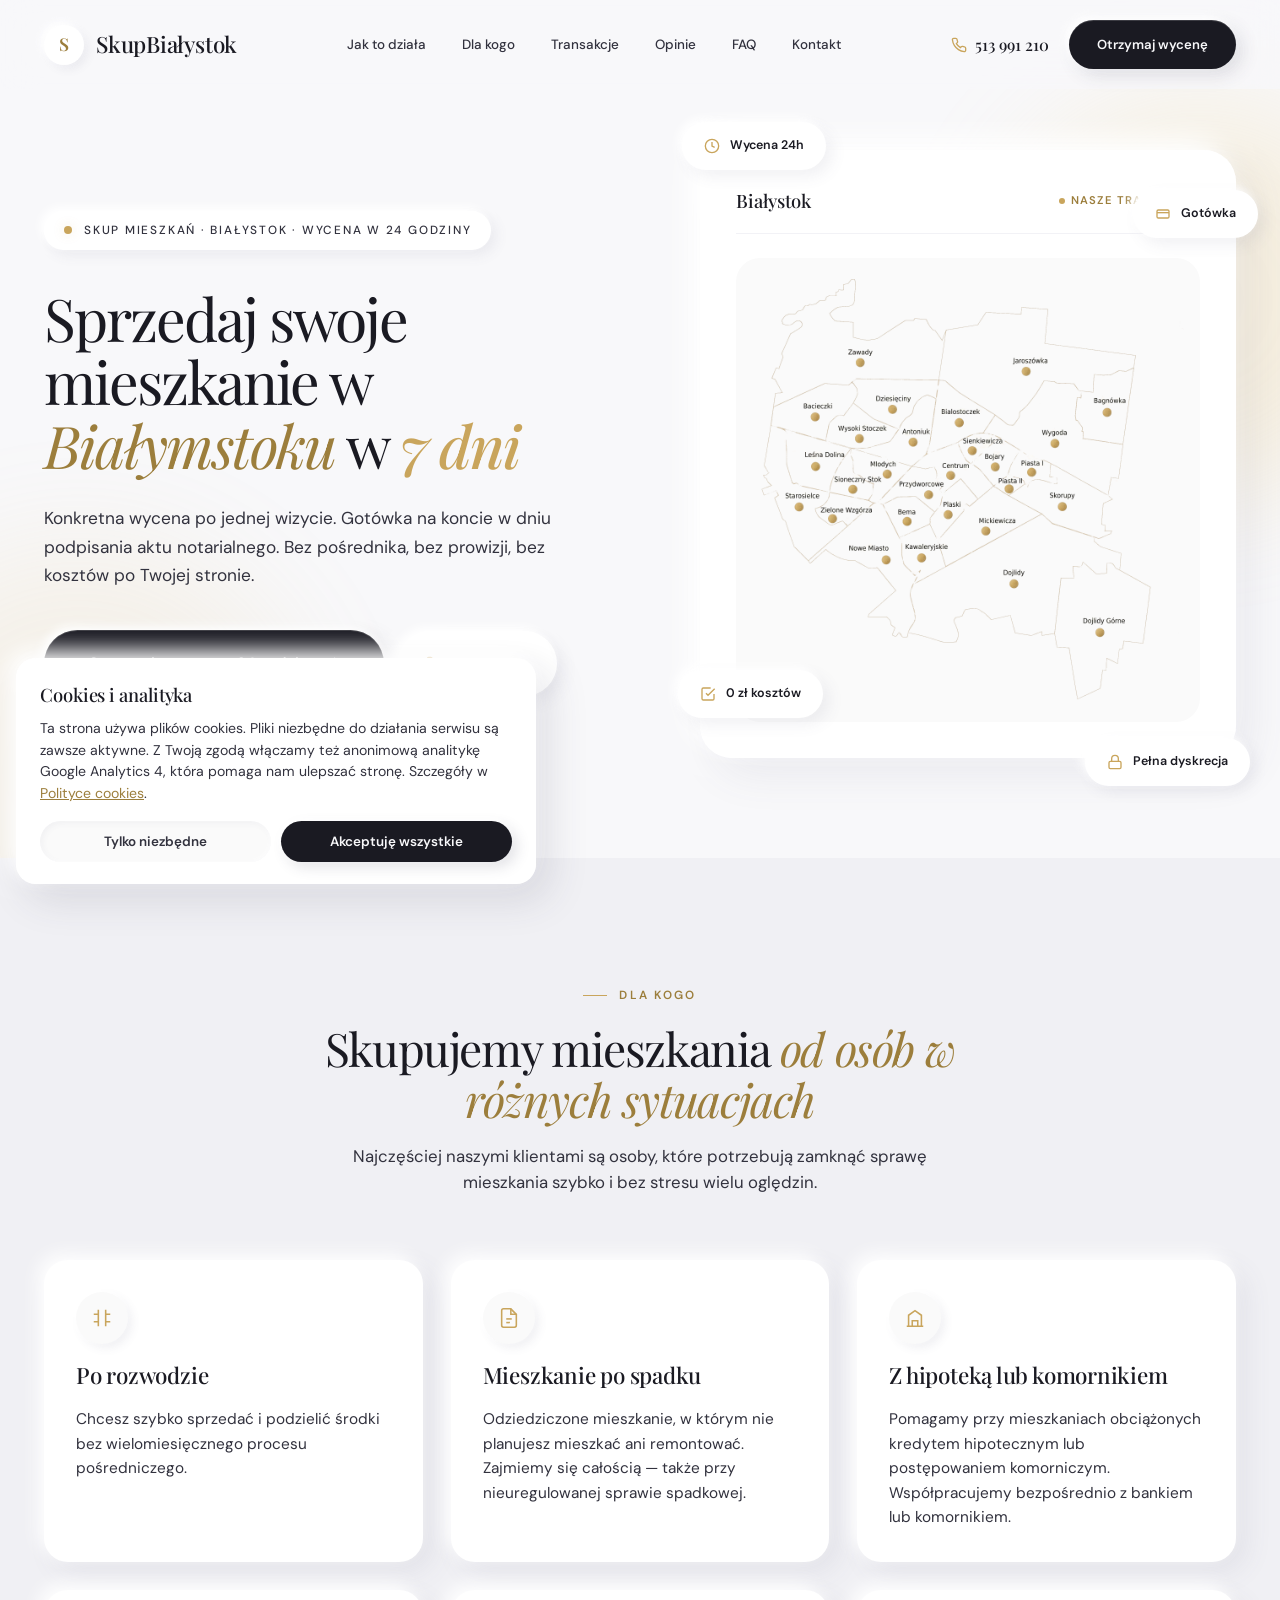
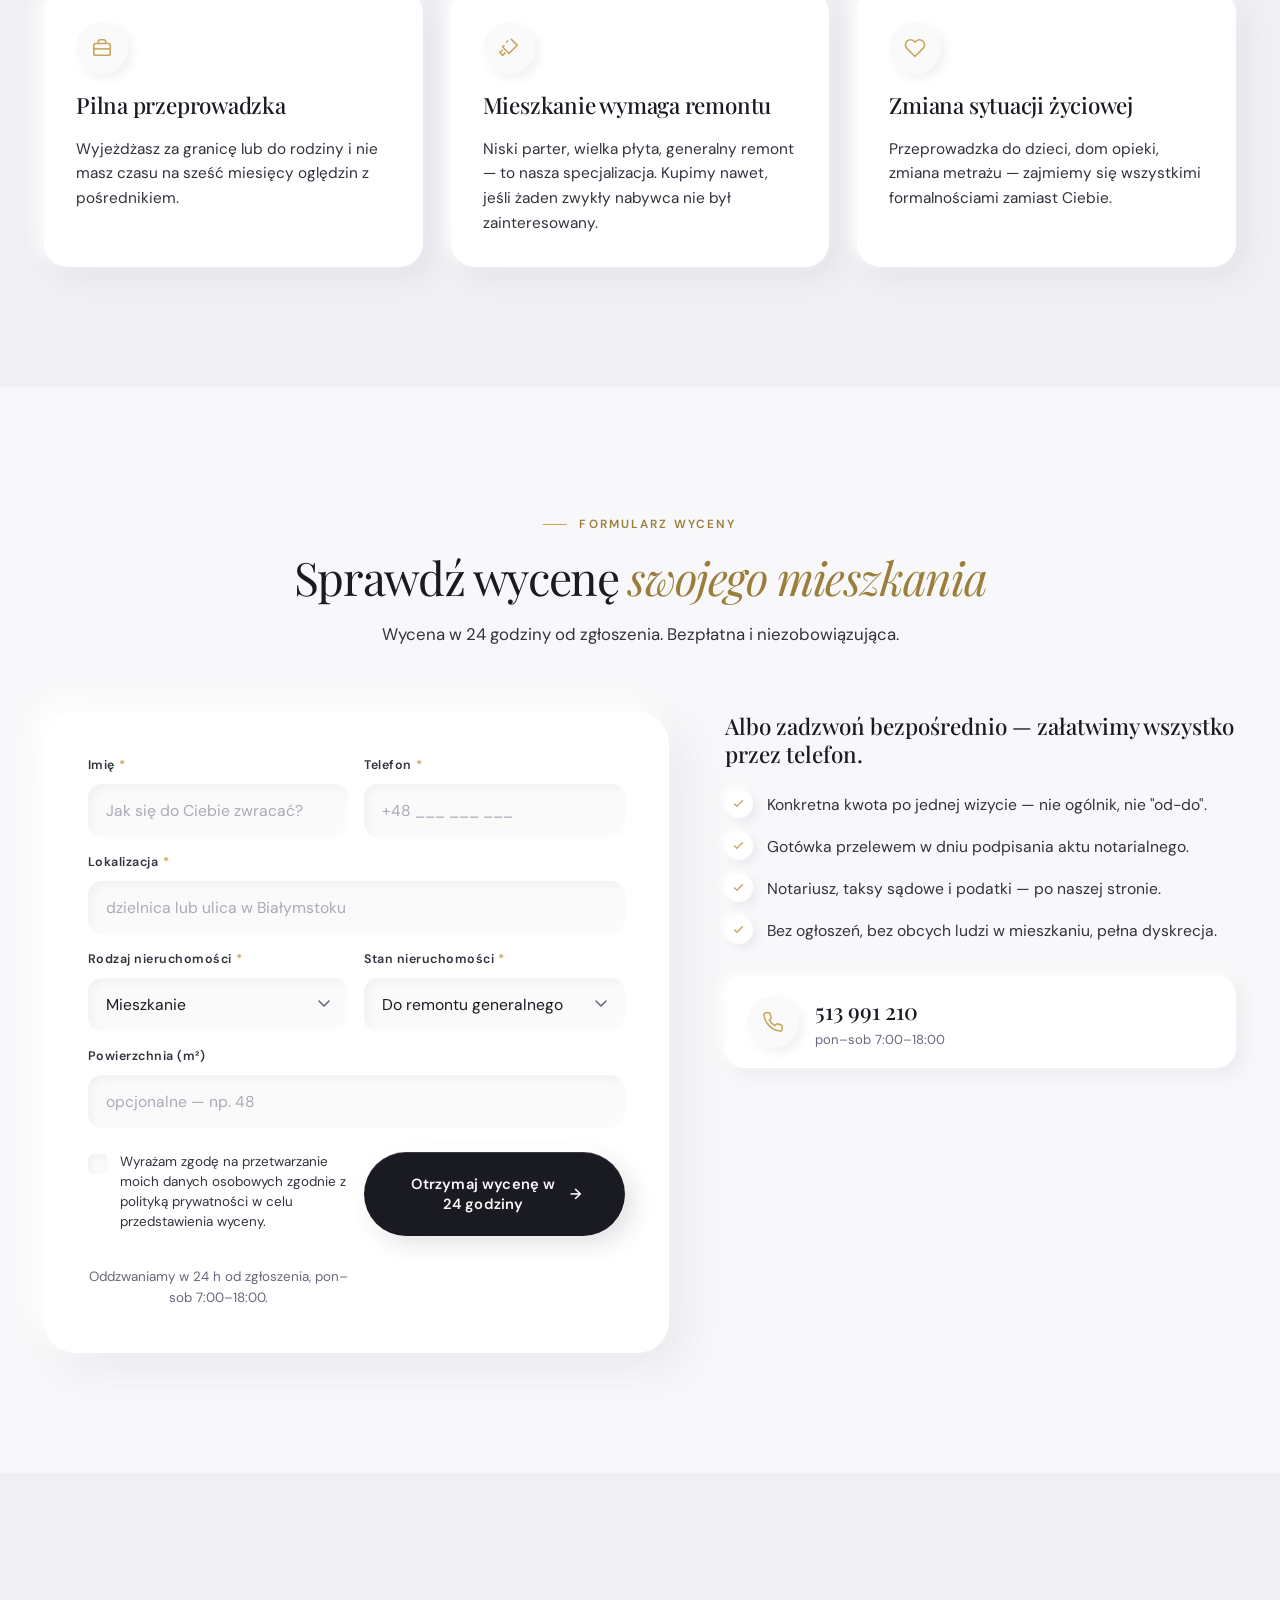
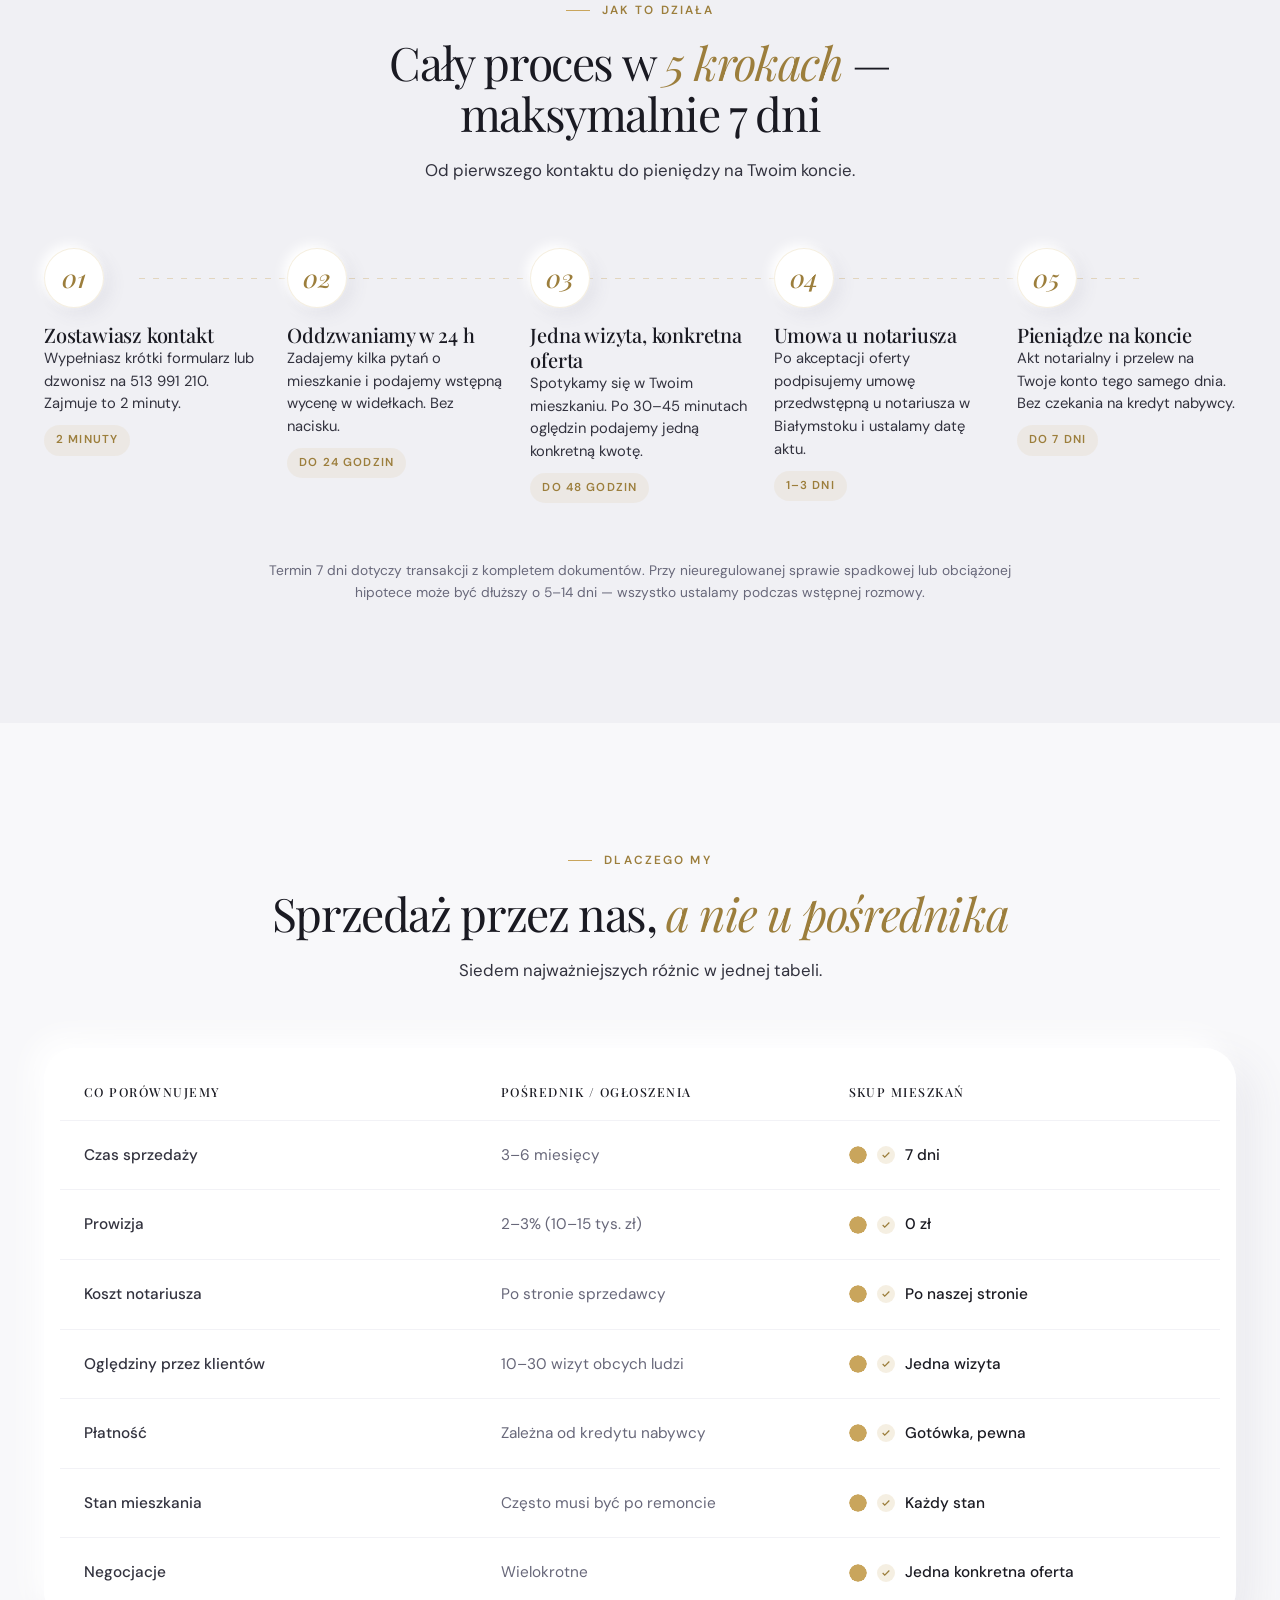
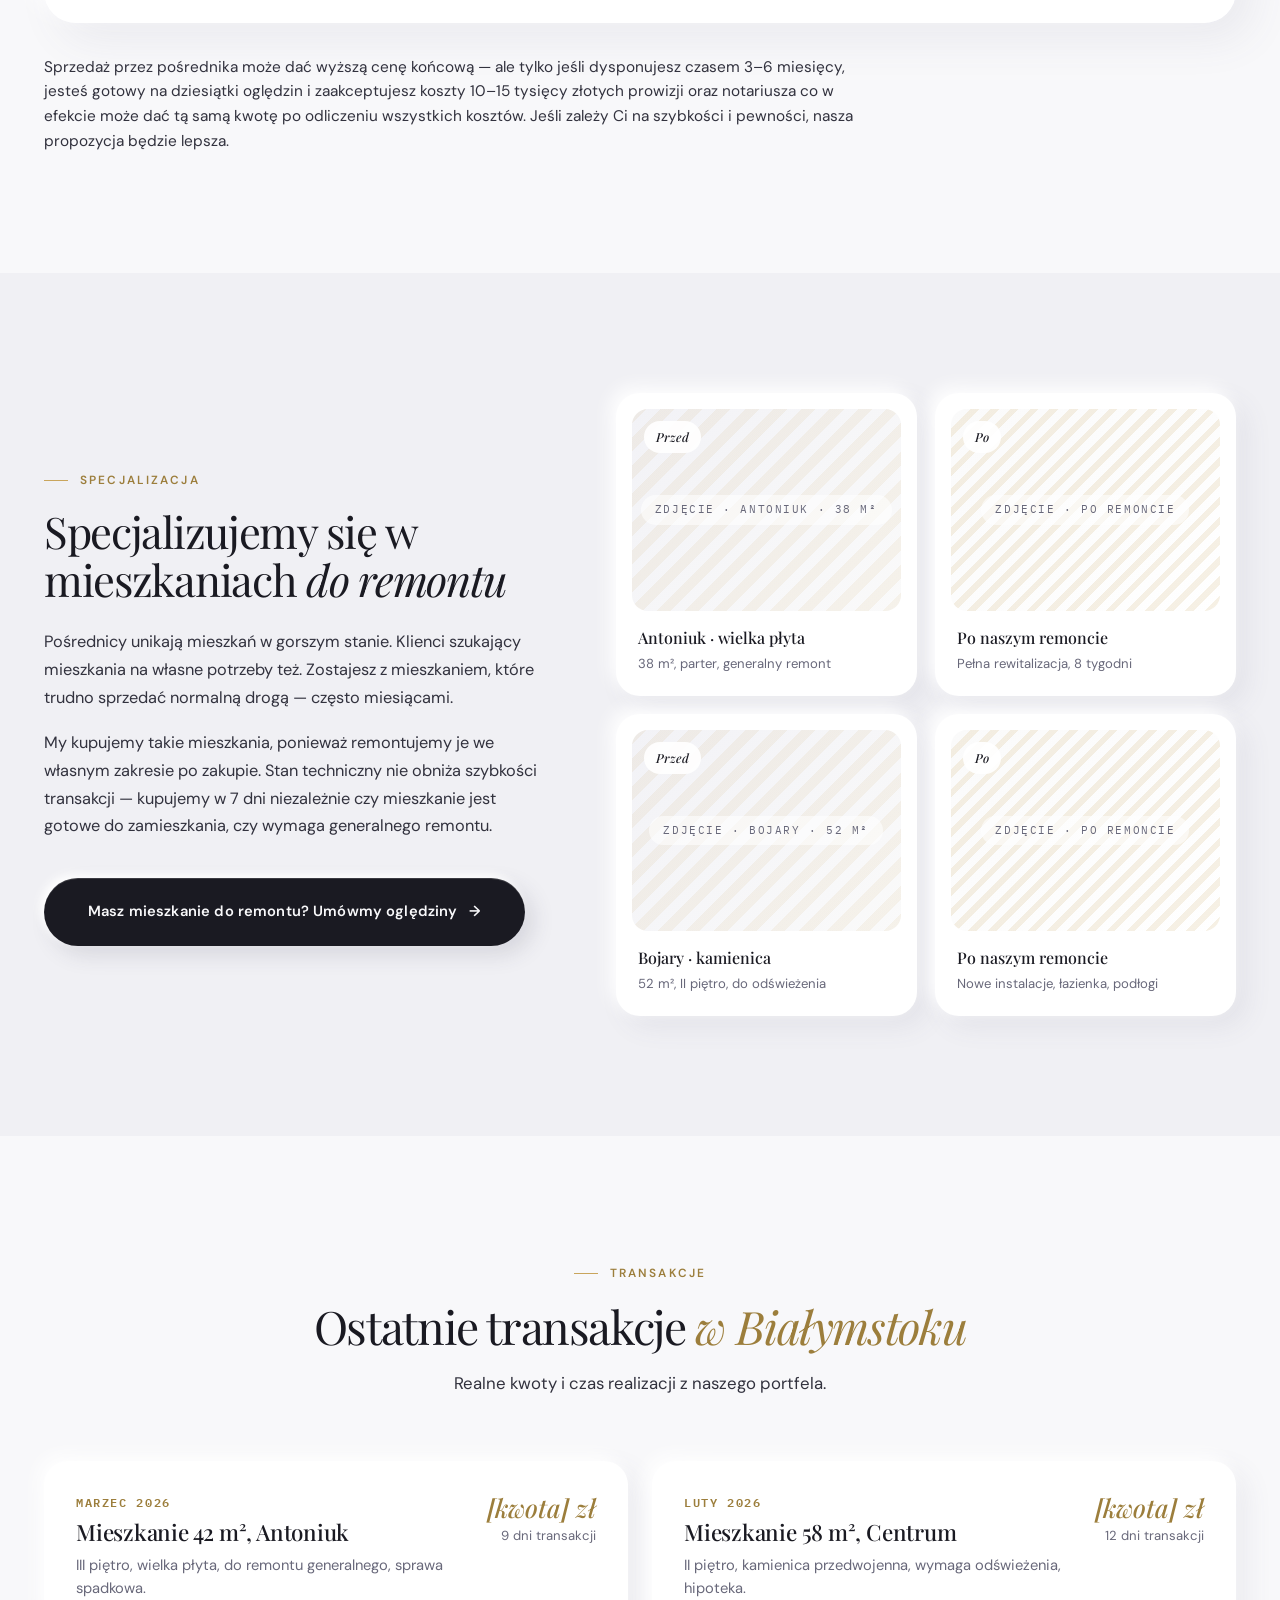
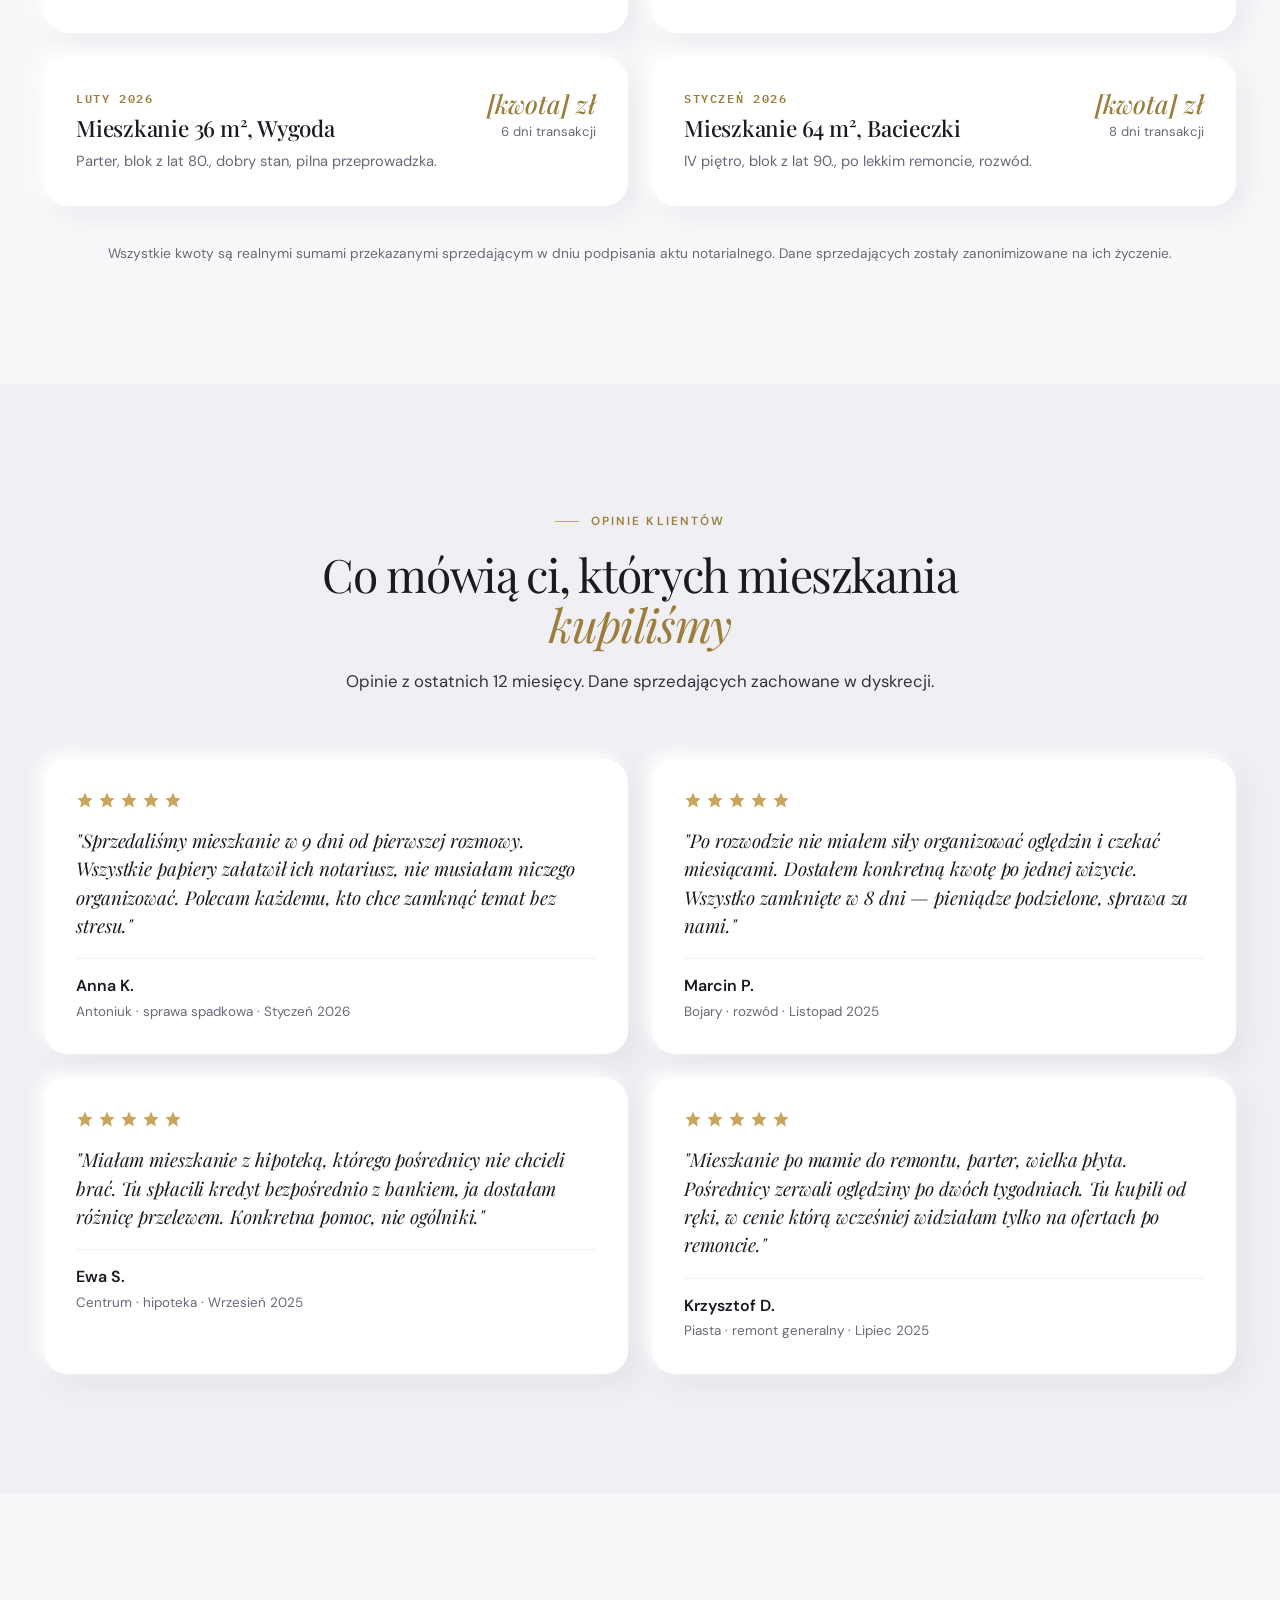
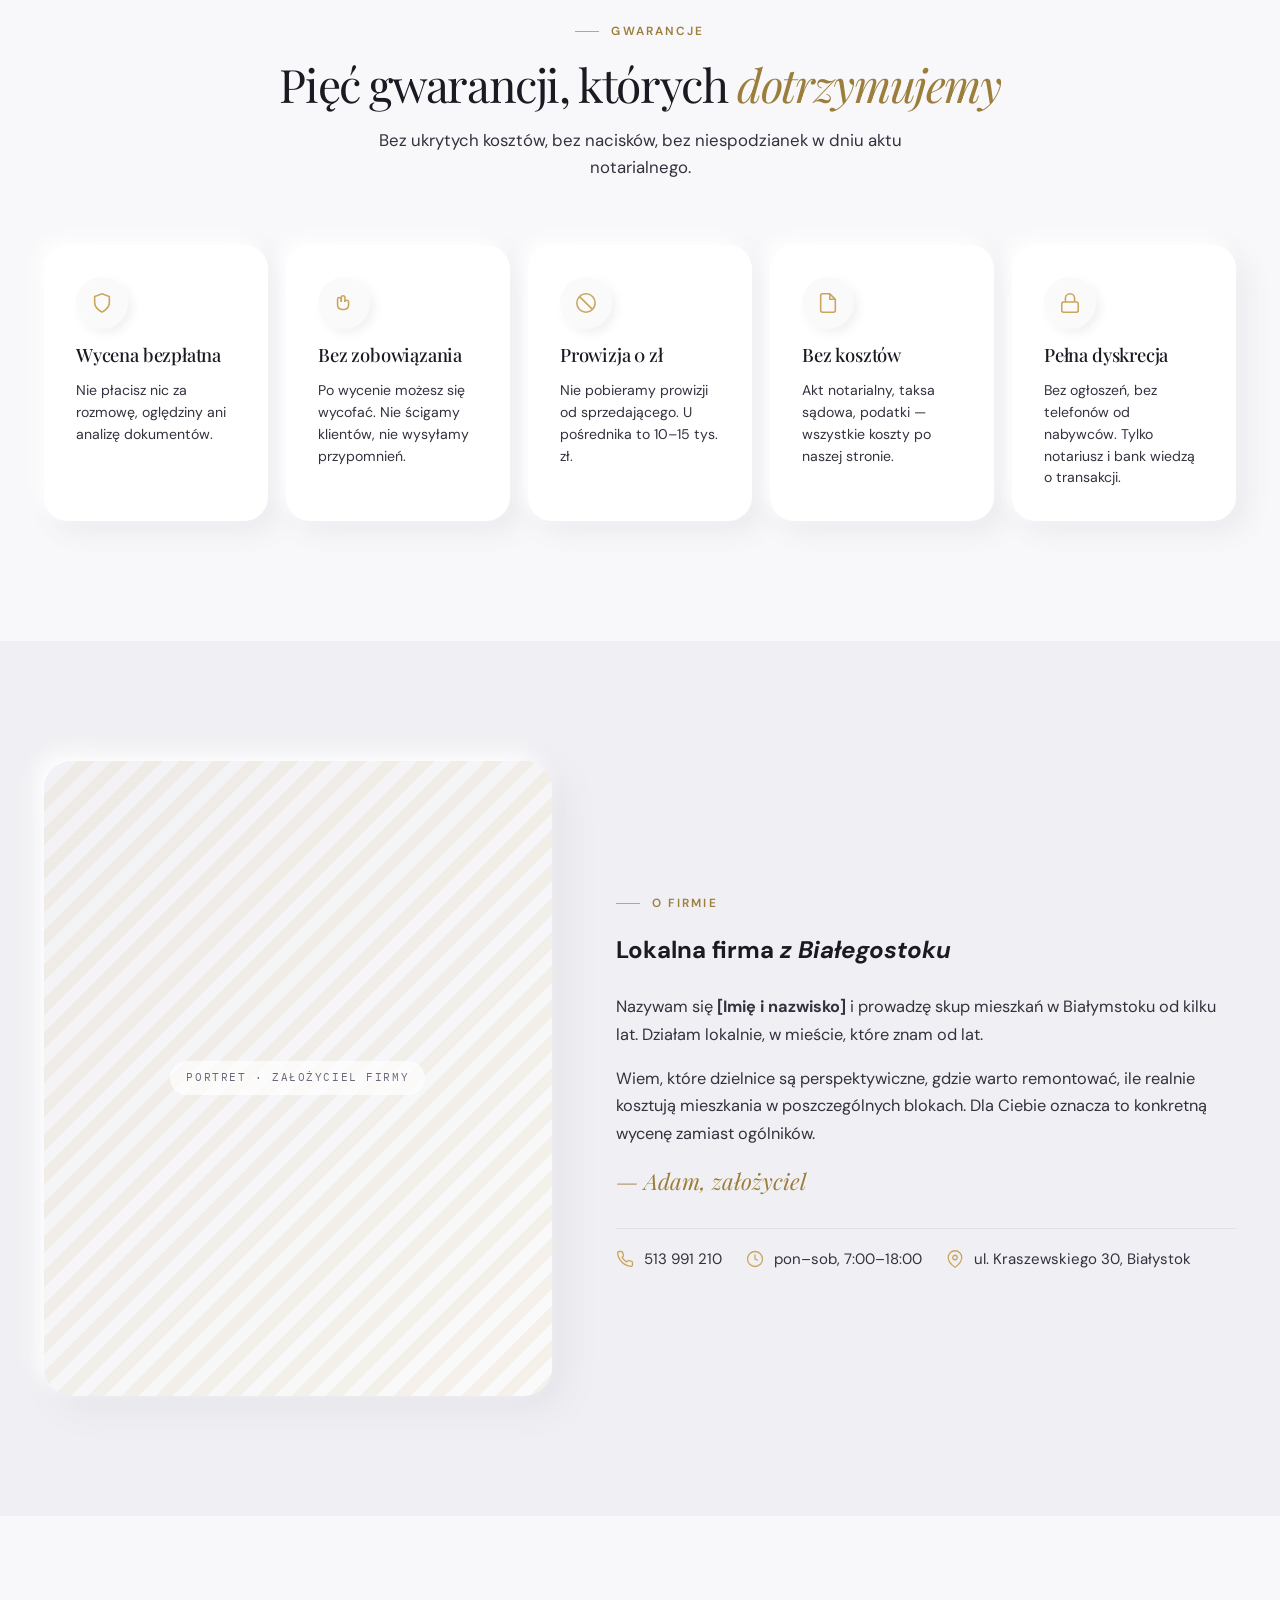
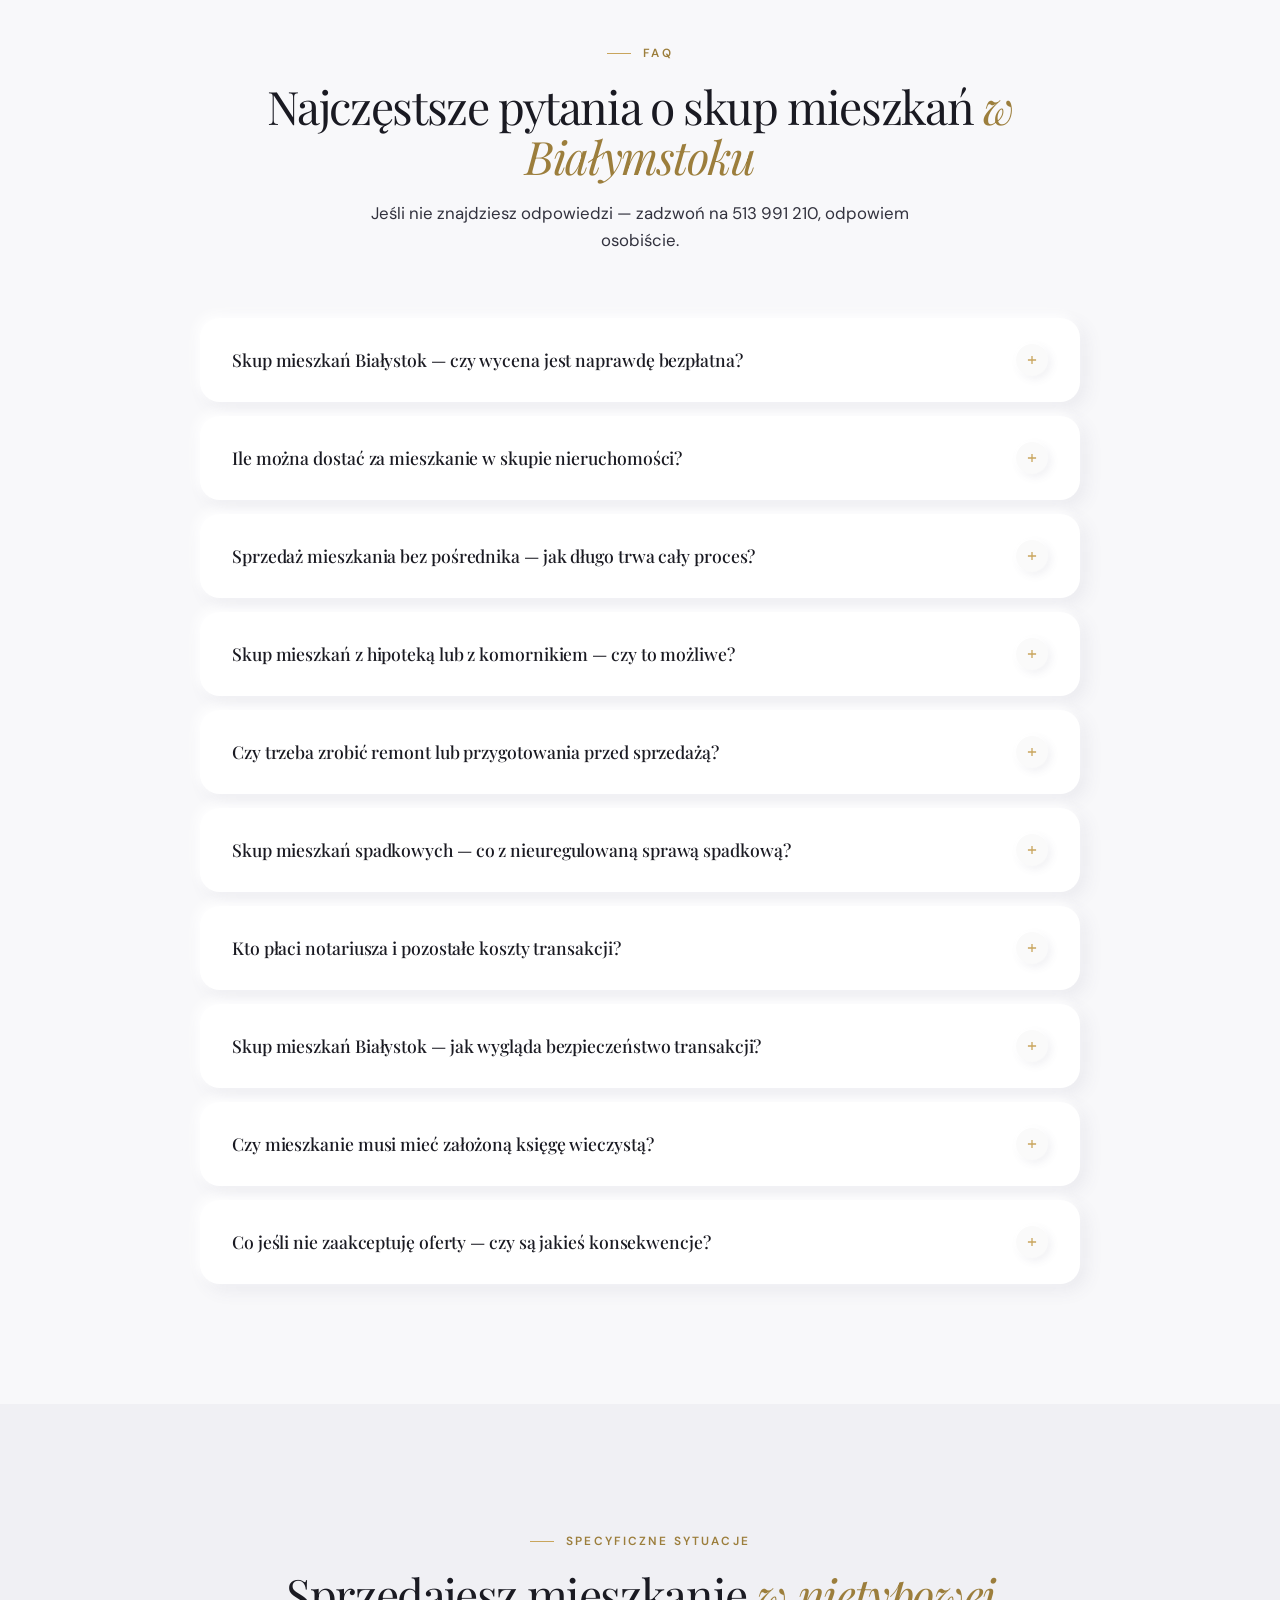
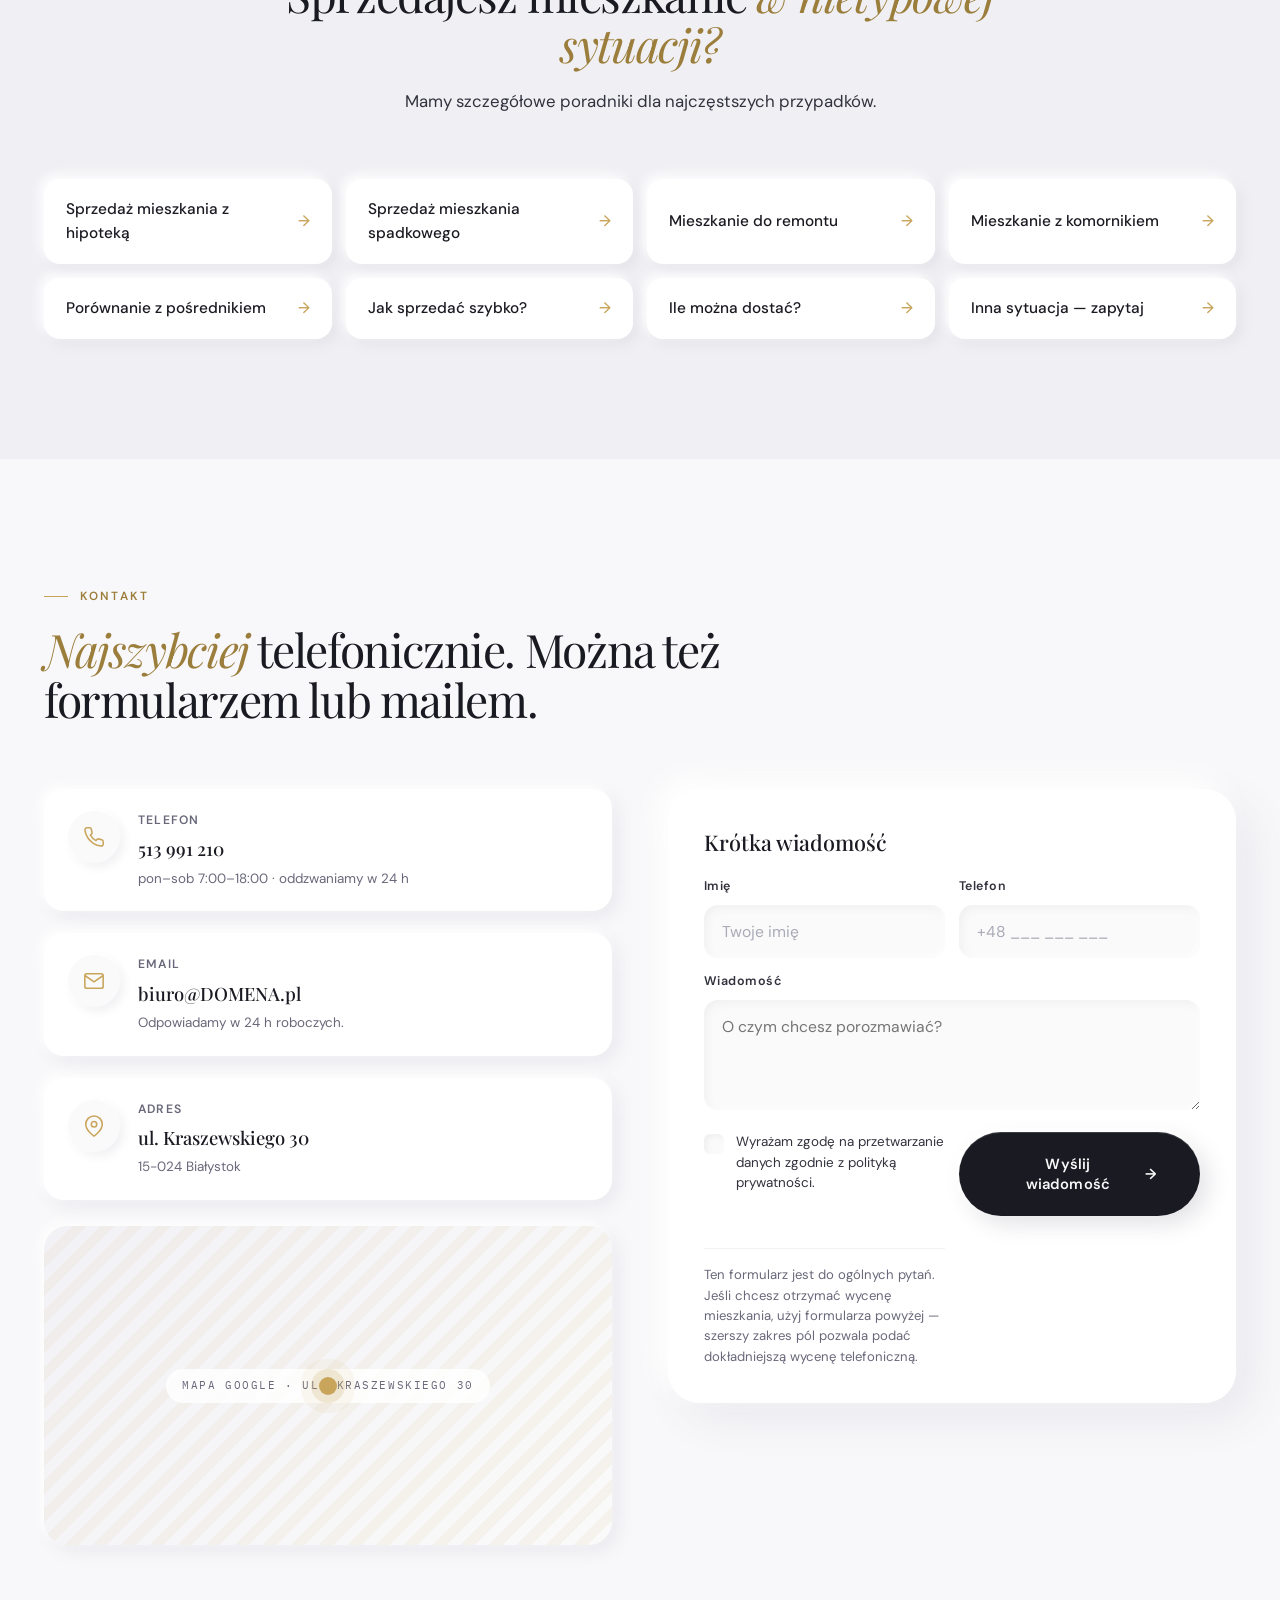
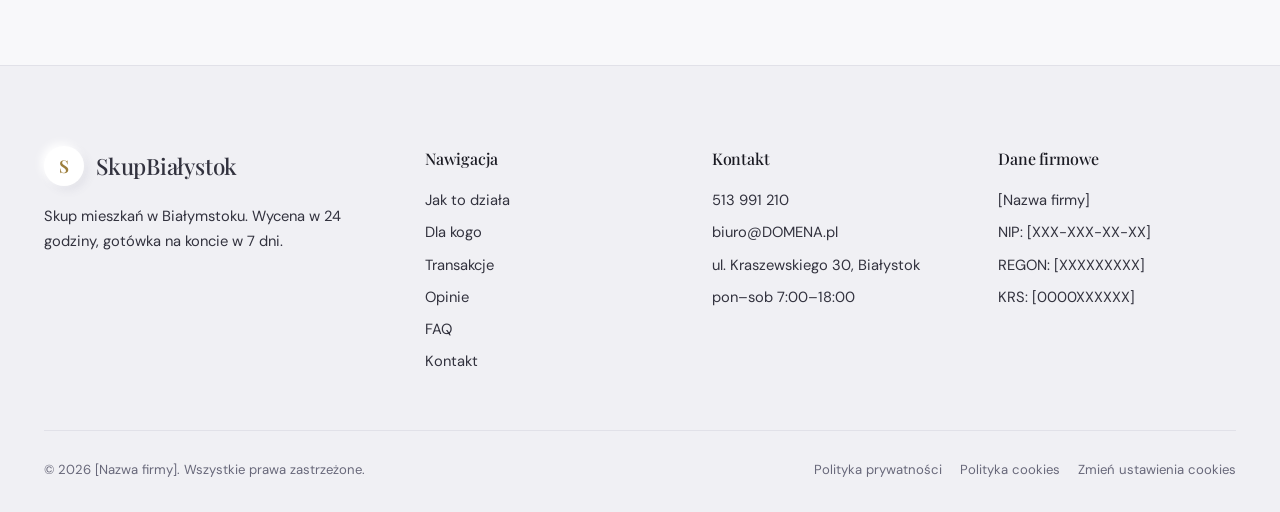
==== commit b88ae17b: "RODO: polityka prywatności, polityka cookies, baner zgody + GA4 consent guard" ====
--- a/index.html
+++ b/index.html
@@ -5,6 +5,69 @@
 <meta name="viewport" content="width=device-width, initial-scale=1.0">
 <title>Skup mieszkań Białystok — wycena w 24 h, gotówka w 7 dni</title>
 <meta name="description" content="Skup mieszkań w Białymstoku. Konkretna wycena w 24 godziny, gotówka w dniu aktu notarialnego. Bez pośrednika, bez prowizji, bez kosztów po Twojej stronie.">
+<meta name="keywords" content="skup mieszkań Białystok, skup nieruchomości Białystok, sprzedaż mieszkania Białystok, szybka sprzedaż mieszkania, skup mieszkań z hipoteką, skup mieszkań spadkowych, skup mieszkań do remontu">
+<meta name="robots" content="index, follow, max-image-preview:large">
+<meta name="author" content="Skup Mieszkań Białystok">
+<meta name="geo.region" content="PL-20">
+<meta name="geo.placename" content="Białystok">
+<link rel="canonical" href="https://skupmieszkanbialystok.pl/">
+
+<meta property="og:type" content="website">
+<meta property="og:url" content="https://skupmieszkanbialystok.pl/">
+<meta property="og:title" content="Skup mieszkań Białystok — wycena w 24 h, gotówka w 7 dni">
+<meta property="og:description" content="Skup mieszkań w Białymstoku. Konkretna wycena w 24 godziny, gotówka w dniu aktu notarialnego. Bez pośrednika, bez prowizji.">
+<meta property="og:locale" content="pl_PL">
+<meta property="og:site_name" content="Skup Mieszkań Białystok">
+<meta property="og:image" content="https://skupmieszkanbialystok.pl/og-image.png">
+
+<meta name="twitter:card" content="summary_large_image">
+<meta name="twitter:title" content="Skup mieszkań Białystok — wycena w 24 h, gotówka w 7 dni">
+<meta name="twitter:description" content="Konkretna wycena w 24 godziny, gotówka w dniu aktu notarialnego. Bez pośrednika, bez prowizji.">
+<meta name="twitter:image" content="https://skupmieszkanbialystok.pl/og-image.png">
+
+<link rel="icon" type="image/svg+xml" href="data:image/svg+xml,%3Csvg xmlns='http://www.w3.org/2000/svg' viewBox='0 0 64 64'%3E%3Crect width='64' height='64' rx='14' fill='%231A1A22'/%3E%3Ctext x='32' y='44' font-family='Georgia,serif' font-size='38' font-weight='500' font-style='italic' text-anchor='middle' fill='%23E8C77A'%3ES%3C/text%3E%3C/svg%3E">
+
+<script type="application/ld+json">
+{
+  "@context": "https://schema.org",
+  "@type": "LocalBusiness",
+  "@id": "https://skupmieszkanbialystok.pl/#business",
+  "name": "Skup Mieszkań Białystok",
+  "description": "Skup mieszkań w Białymstoku. Wycena w 24 godziny, gotówka w 7 dni. Bez pośrednika, bez prowizji.",
+  "url": "https://skupmieszkanbialystok.pl/",
+  "telephone": "+48513991210",
+  "email": "biuro@skupmieszkanbialystok.pl",
+  "priceRange": "$$",
+  "image": "https://skupmieszkanbialystok.pl/og-image.png",
+  "address": {
+    "@type": "PostalAddress",
+    "streetAddress": "ul. Kraszewskiego 30",
+    "addressLocality": "Białystok",
+    "postalCode": "15-024",
+    "addressCountry": "PL",
+    "addressRegion": "podlaskie"
+  },
+  "geo": {
+    "@type": "GeoCoordinates",
+    "latitude": "53.1325",
+    "longitude": "23.1688"
+  },
+  "areaServed": {
+    "@type": "City",
+    "name": "Białystok"
+  },
+  "openingHoursSpecification": [
+    {
+      "@type": "OpeningHoursSpecification",
+      "dayOfWeek": ["Monday", "Tuesday", "Wednesday", "Thursday", "Friday", "Saturday"],
+      "opens": "07:00",
+      "closes": "18:00"
+    }
+  ],
+  "sameAs": []
+}
+</script>
+
 <link rel="preconnect" href="https://fonts.googleapis.com">
 <link rel="preconnect" href="https://fonts.gstatic.com" crossorigin>
 <link href="https://fonts.googleapis.com/css2?family=DM+Sans:wght@300;400;500;600;700&family=Playfair+Display:ital,wght@0,300;0,400;0,500;0,600;1,300;1,400&family=IBM+Plex+Mono:wght@400;500&display=swap" rel="stylesheet">
@@ -183,22 +246,27 @@
 
     <div class="form-wrap">
       <div class="form-card reveal">
-        <form class="form-grid" onsubmit="event.preventDefault(); alert('Dziękujemy. Oddzwonimy w 24 h.');">
+        <form class="form-grid" action="https://api.web3forms.com/submit" method="POST">
+          <input type="hidden" name="access_key" value="7a517cc9-cf91-4024-9792-1453a8ad107b">
+          <input type="hidden" name="subject" value="Nowa wycena — Skup Mieszkań Białystok">
+          <input type="hidden" name="from_name" value="Skup Mieszkań Białystok">
+          <input type="hidden" name="redirect" value="https://web3forms.com/success">
+          <input type="checkbox" name="botcheck" style="display:none">
           <div class="field">
             <label for="f-name">Imię<span class="req">*</span></label>
-            <input id="f-name" type="text" placeholder="Jak się do Ciebie zwracać?" required>
+            <input id="f-name" name="imie" type="text" placeholder="Jak się do Ciebie zwracać?" required>
           </div>
           <div class="field">
             <label for="f-phone">Telefon<span class="req">*</span></label>
-            <input id="f-phone" type="tel" placeholder="+48 ___ ___ ___" required>
+            <input id="f-phone" name="telefon" type="tel" placeholder="+48 ___ ___ ___" required>
           </div>
           <div class="field full">
             <label for="f-loc">Lokalizacja<span class="req">*</span></label>
-            <input id="f-loc" type="text" placeholder="dzielnica lub ulica w Białymstoku" required>
+            <input id="f-loc" name="lokalizacja" type="text" placeholder="dzielnica lub ulica w Białymstoku" required>
           </div>
           <div class="field">
             <label for="f-type">Rodzaj nieruchomości<span class="req">*</span></label>
-            <select id="f-type" required>
+            <select id="f-type" name="rodzaj" required>
               <option>Mieszkanie</option>
               <option>Dom</option>
               <option>Działka</option>
@@ -207,7 +275,7 @@
           </div>
           <div class="field">
             <label for="f-state">Stan nieruchomości<span class="req">*</span></label>
-            <select id="f-state" required>
+            <select id="f-state" name="stan" required>
               <option>Do remontu generalnego</option>
               <option>Wymaga odświeżenia</option>
               <option>Dobry stan</option>
@@ -216,10 +284,10 @@
           </div>
           <div class="field full">
             <label for="f-area">Powierzchnia (m²)</label>
-            <input id="f-area" type="number" placeholder="opcjonalne — np. 48">
+            <input id="f-area" name="powierzchnia" type="number" placeholder="opcjonalne — np. 48">
           </div>
           <div class="consent full">
-            <input id="f-rodo" type="checkbox" required>
+            <input id="f-rodo" name="rodo" type="checkbox" required>
             <label for="f-rodo">Wyrażam zgodę na przetwarzanie moich danych osobowych zgodnie z polityką prywatności w celu przedstawienia wyceny.</label>
           </div>
           <button type="submit" class="btn-primary-lg full">Otrzymaj wycenę w 24 godziny</button>
@@ -810,21 +878,26 @@
 
       <div class="card form-card contact-form-card reveal">
         <h3>Krótka wiadomość</h3>
-        <form class="form-grid" onsubmit="event.preventDefault(); alert('Dziękujemy. Odpiszemy w 24 h.');">
+        <form class="form-grid" action="https://api.web3forms.com/submit" method="POST">
+          <input type="hidden" name="access_key" value="7a517cc9-cf91-4024-9792-1453a8ad107b">
+          <input type="hidden" name="subject" value="Nowy kontakt — Skup Mieszkań Białystok">
+          <input type="hidden" name="from_name" value="Skup Mieszkań Białystok">
+          <input type="hidden" name="redirect" value="https://web3forms.com/success">
+          <input type="checkbox" name="botcheck" style="display:none">
           <div class="field">
             <label for="c-name">Imię</label>
-            <input id="c-name" type="text" placeholder="Twoje imię">
+            <input id="c-name" name="imie" type="text" placeholder="Twoje imię">
           </div>
           <div class="field">
             <label for="c-phone">Telefon</label>
-            <input id="c-phone" type="tel" placeholder="+48 ___ ___ ___">
+            <input id="c-phone" name="telefon" type="tel" placeholder="+48 ___ ___ ___">
           </div>
           <div class="field full">
             <label for="c-msg">Wiadomość</label>
-            <textarea id="c-msg" placeholder="O czym chcesz porozmawiać?"></textarea>
+            <textarea id="c-msg" name="wiadomosc" placeholder="O czym chcesz porozmawiać?"></textarea>
           </div>
           <div class="consent full">
-            <input id="c-rodo" type="checkbox" required>
+            <input id="c-rodo" name="rodo" type="checkbox" required>
             <label for="c-rodo">Wyrażam zgodę na przetwarzanie danych zgodnie z polityką prywatności.</label>
           </div>
           <button type="submit" class="btn-primary-lg full">Wyślij wiadomość</button>
@@ -879,13 +952,23 @@
     <div class="footer-bottom">
       <div>© 2026 [Nazwa firmy]. Wszystkie prawa zastrzeżone.</div>
       <div class="legal">
-        <a href="#">Polityka prywatności</a>
-        <a href="#">Regulamin</a>
-        <a href="#">Polityka cookies</a>
+        <a href="/polityka-prywatnosci.html">Polityka prywatności</a>
+        <a href="/polityka-cookies.html">Polityka cookies</a>
+        <a href="#" onclick="if(window.cookieConsent){window.cookieConsent.reset();}return false;">Zmień ustawienia cookies</a>
       </div>
     </div>
   </div>
 </footer>
+
+<!-- ====================== Cookie consent banner ====================== -->
+<div class="cookie-banner" id="cookie-banner" role="dialog" aria-live="polite" aria-label="Zgoda na cookies">
+  <h4>Cookies i analityka</h4>
+  <p>Ta strona używa plików cookies. Pliki niezbędne do działania serwisu są zawsze aktywne. Z Twoją zgodą włączamy też anonimową analitykę Google Analytics 4, która pomaga nam ulepszać stronę. Szczegóły w <a href="/polityka-cookies.html">Polityce cookies</a>.</p>
+  <div class="cookie-banner-actions">
+    <button type="button" class="btn-cookie-reject" id="cookie-reject">Tylko niezbędne</button>
+    <button type="button" class="btn-cookie-accept" id="cookie-accept">Akceptuję wszystkie</button>
+  </div>
+</div>
 
 <!-- ====================== Sticky mobile bar ====================== -->
 <div class="sticky-mobile">
--- a/styles.css
+++ b/styles.css
@@ -716,3 +716,66 @@
   body { padding-bottom: 80px; }
   .footer-bottom { flex-direction: column; align-items: flex-start; gap: 14px; }
 }
+
+/* ========================== Cookie consent banner ========================== */
+.cookie-banner {
+  position: fixed; bottom: 16px; left: 16px; right: 16px; z-index: 200;
+  max-width: 520px; background: var(--surface); border-radius: 20px;
+  padding: 22px 24px;
+  box-shadow: -8px -8px 22px var(--sh-up), 12px 14px 40px var(--sh-dark),
+    inset 0 0 0 1px rgba(255,255,255,0.5);
+  transform: translateY(140%); transition: transform .5s var(--ease-b);
+}
+.cookie-banner.show { transform: translateY(0); }
+.cookie-banner h4 {
+  font-family: var(--fd); font-size: 1.15rem; font-weight: 500; color: var(--ink);
+  margin-bottom: 8px; letter-spacing: -0.005em;
+}
+.cookie-banner p {
+  font-size: 0.88rem; line-height: 1.55; color: var(--ink-2); margin-bottom: 16px;
+}
+.cookie-banner p a { color: var(--gold-dark); text-decoration: underline; }
+.cookie-banner-actions {
+  display: flex; gap: 10px; flex-wrap: wrap;
+}
+.cookie-banner-actions button {
+  flex: 1; min-width: 140px; padding: 12px 18px; border-radius: 100px;
+  font-family: var(--fb); font-size: 0.84rem; font-weight: 600;
+  cursor: pointer; border: none; transition: all .25s var(--ease);
+}
+.cookie-banner-actions .btn-cookie-accept {
+  background: var(--ink); color: var(--bg);
+  box-shadow: -3px -3px 8px var(--sh-up), 5px 5px 14px var(--sh-dark);
+}
+.cookie-banner-actions .btn-cookie-accept:hover { transform: translateY(-2px); }
+.cookie-banner-actions .btn-cookie-reject {
+  background: var(--surface-2); color: var(--ink-2);
+  box-shadow: inset 2px 2px 6px rgba(90,90,120,0.06), inset -1px -1px 4px var(--sh-up);
+}
+.cookie-banner-actions .btn-cookie-reject:hover { color: var(--ink); }
+@media (max-width: 600px) {
+  .cookie-banner { left: 10px; right: 10px; bottom: 90px; padding: 18px 18px; }
+  .cookie-banner-actions button { min-width: 120px; font-size: 0.8rem; padding: 11px 14px; }
+}
+
+/* ========================== Legal pages content ========================== */
+.legal-content { font-size: 1rem; line-height: 1.75; color: var(--ink-2); }
+.legal-content h2 {
+  font-family: var(--fd); font-size: 1.5rem; font-weight: 500; color: var(--ink);
+  margin: 36px 0 14px; letter-spacing: -0.01em;
+}
+.legal-content h3 {
+  font-family: var(--fd); font-size: 1.15rem; font-weight: 500; color: var(--ink);
+  margin: 24px 0 10px;
+}
+.legal-content p { margin-bottom: 14px; }
+.legal-content ul { padding-left: 24px; margin-bottom: 14px; }
+.legal-content li { margin-bottom: 6px; }
+.legal-content a { color: var(--gold-dark); text-decoration: underline; }
+.legal-content a:hover { color: var(--gold-deep); }
+.legal-content code {
+  font-family: 'IBM Plex Mono', monospace; font-size: 0.85em;
+  background: var(--surface-2); padding: 2px 6px; border-radius: 5px;
+}
+.legal-content table { font-size: 0.92rem; }
+.legal-content table th, .legal-content table td { vertical-align: top; }
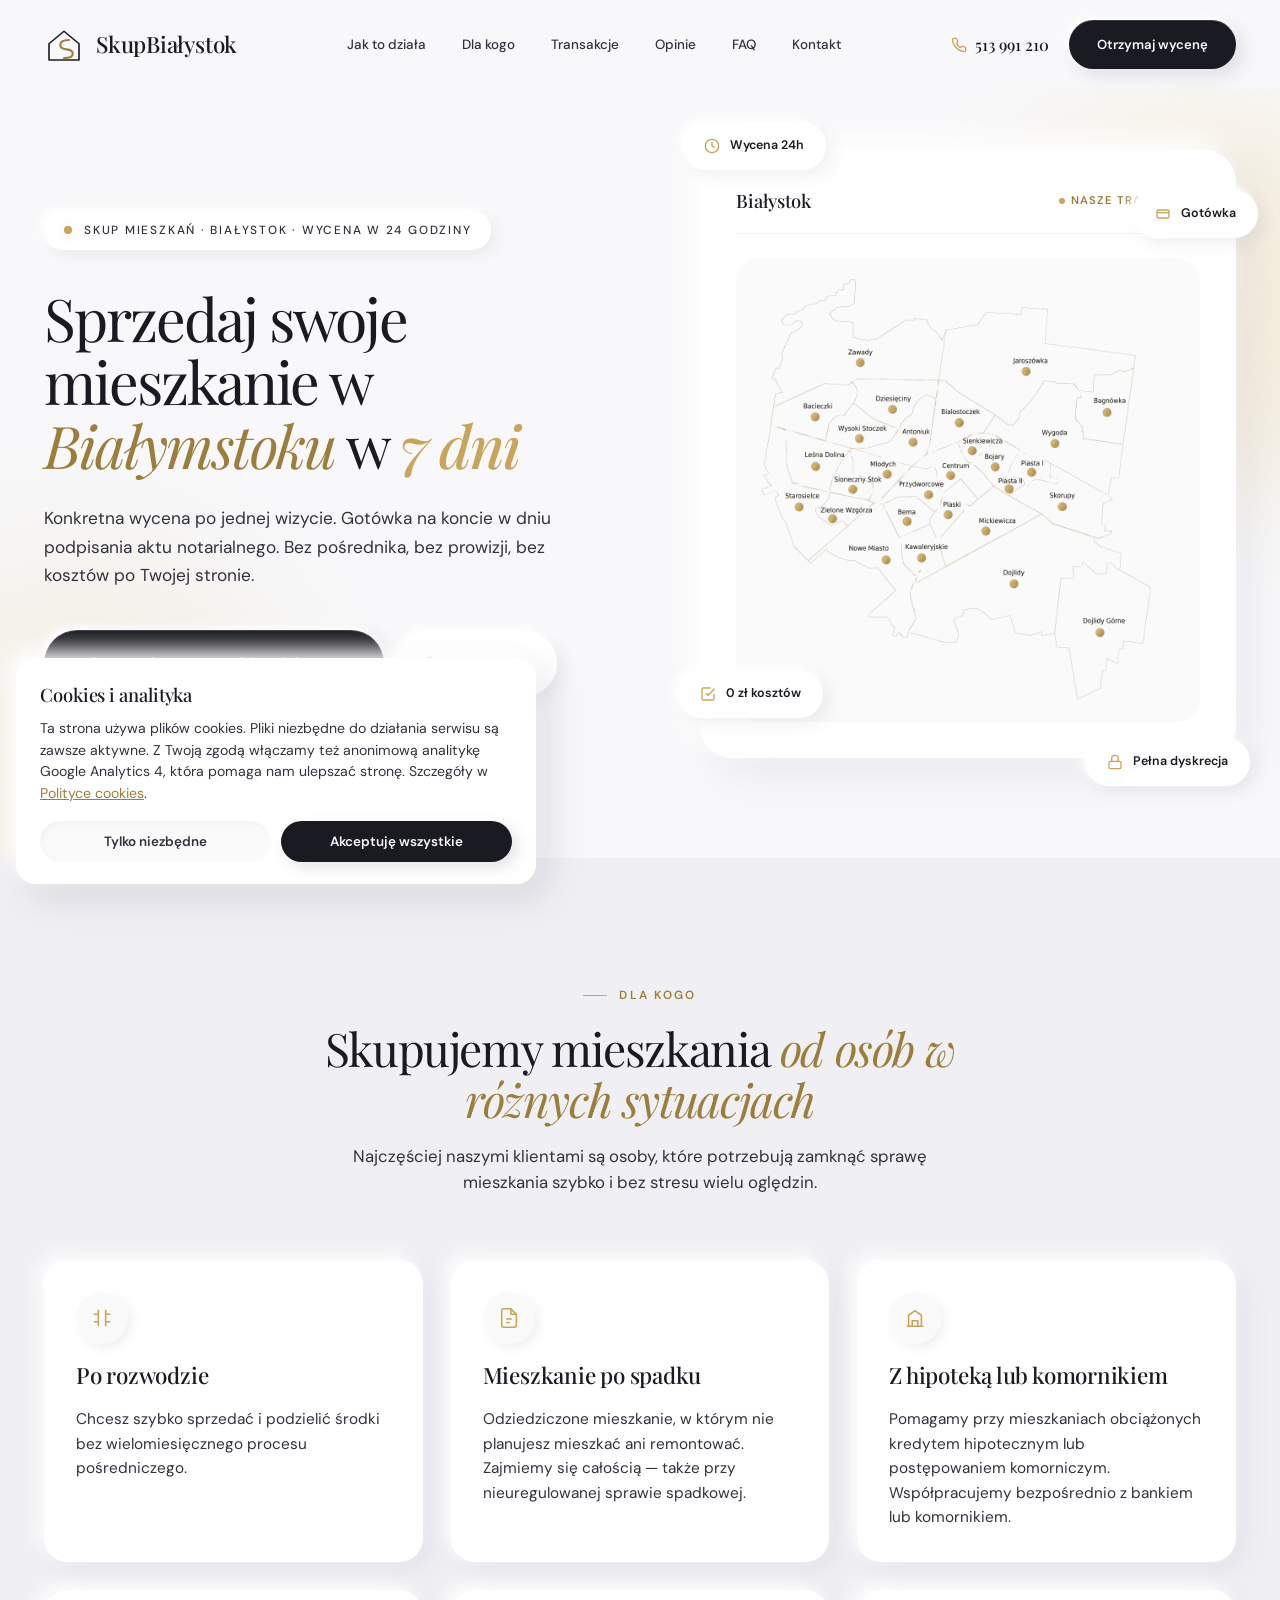
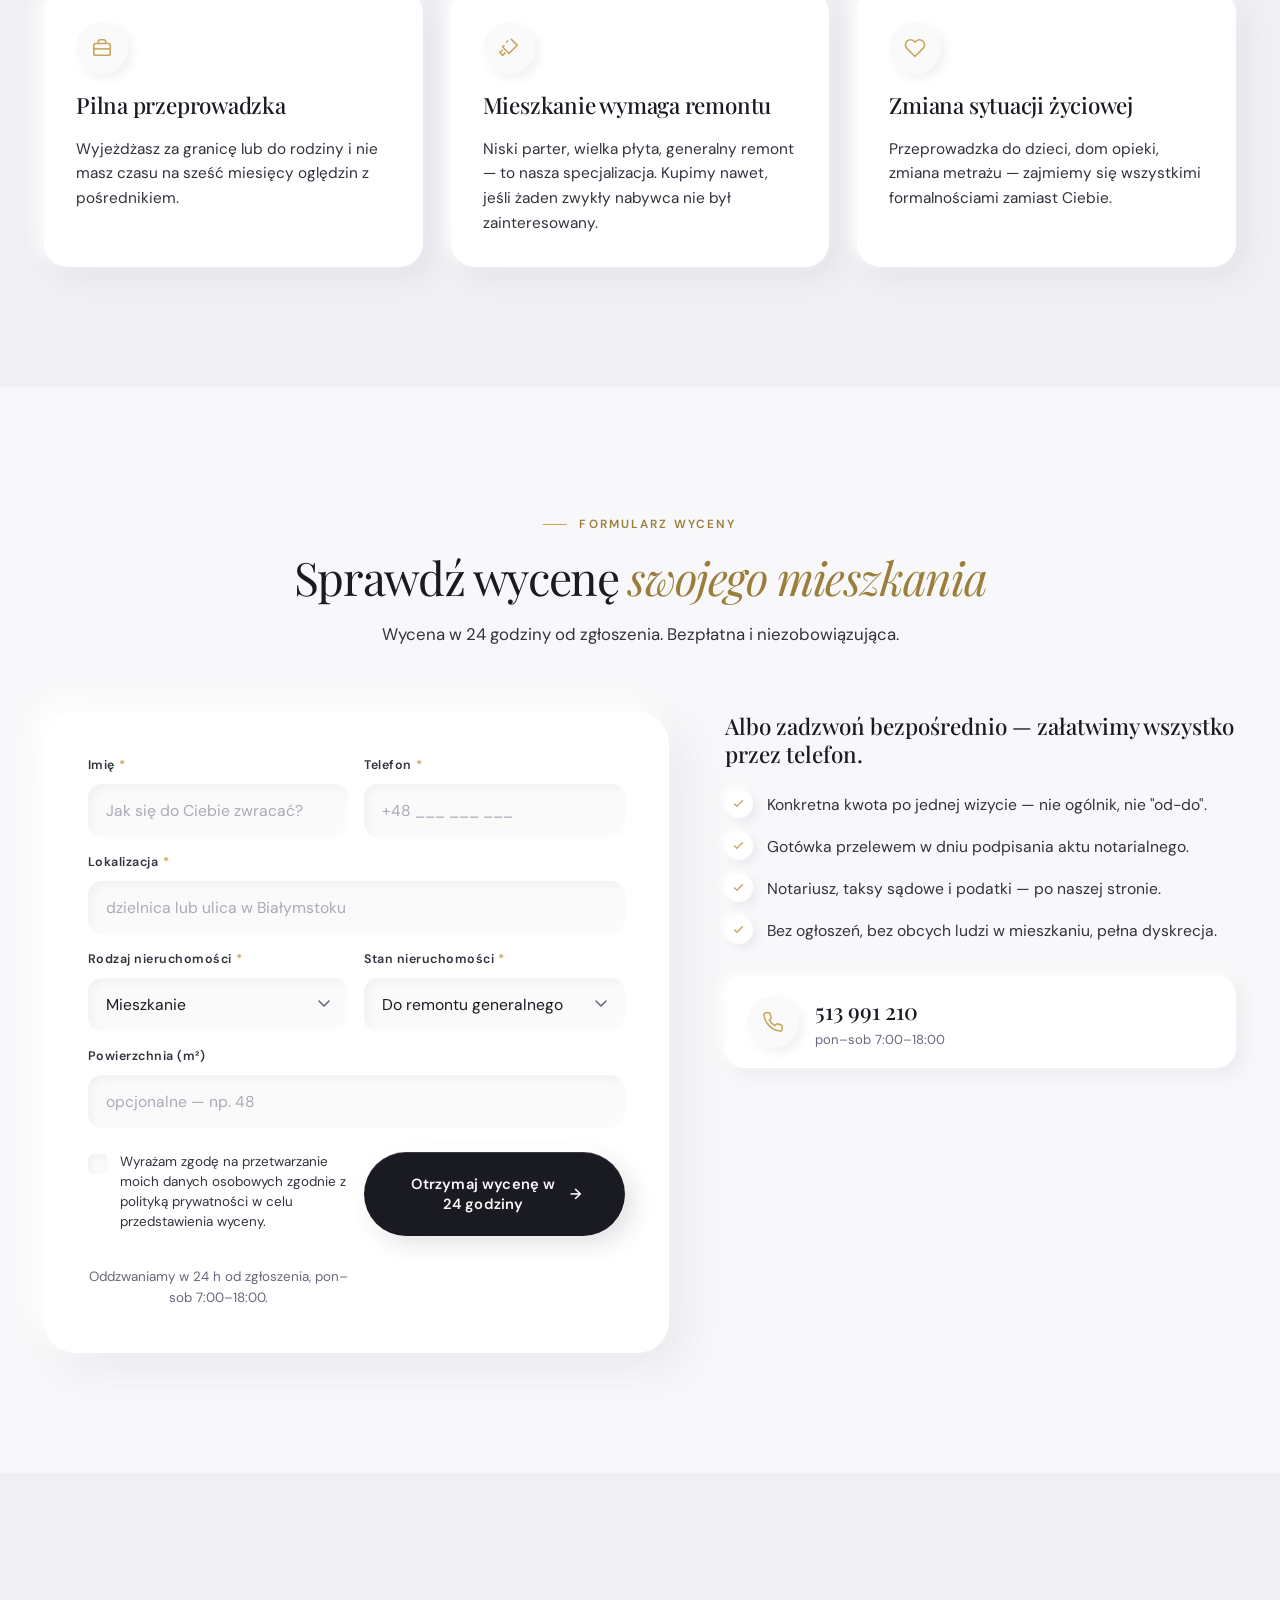
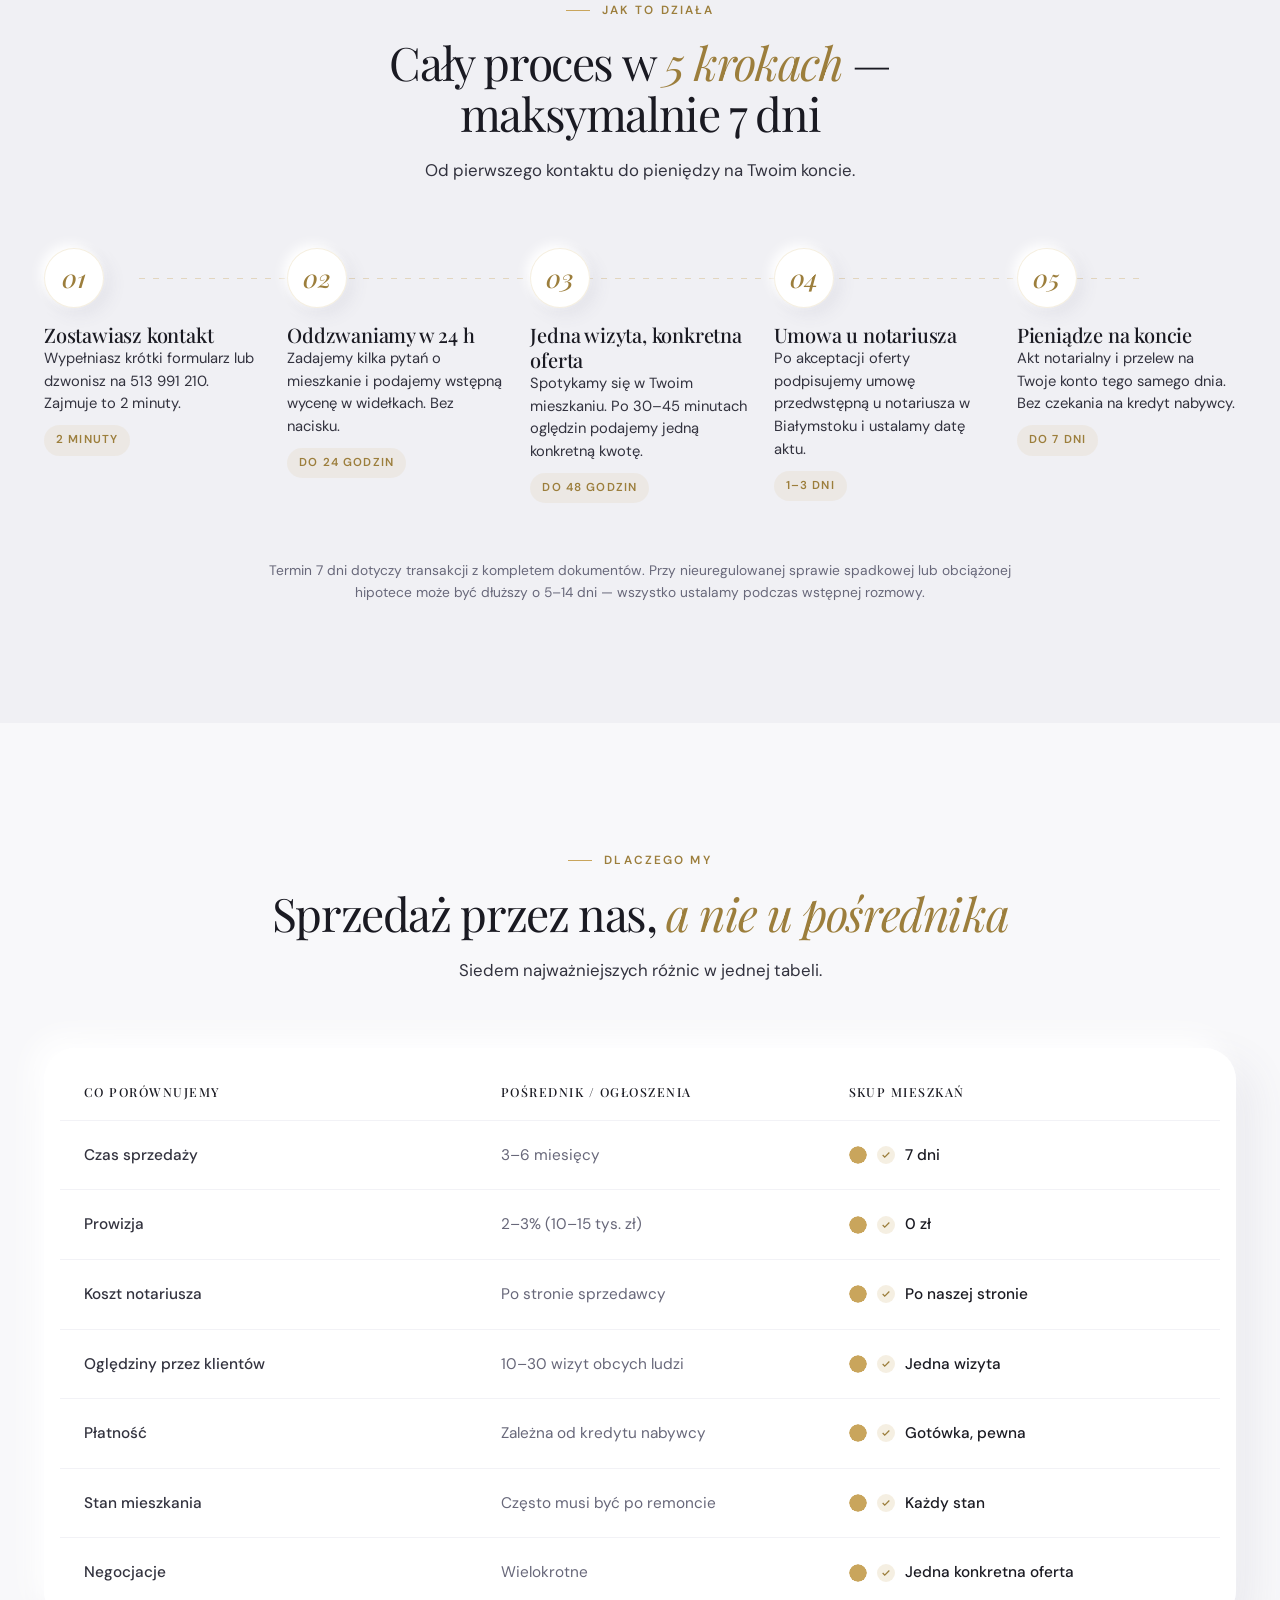
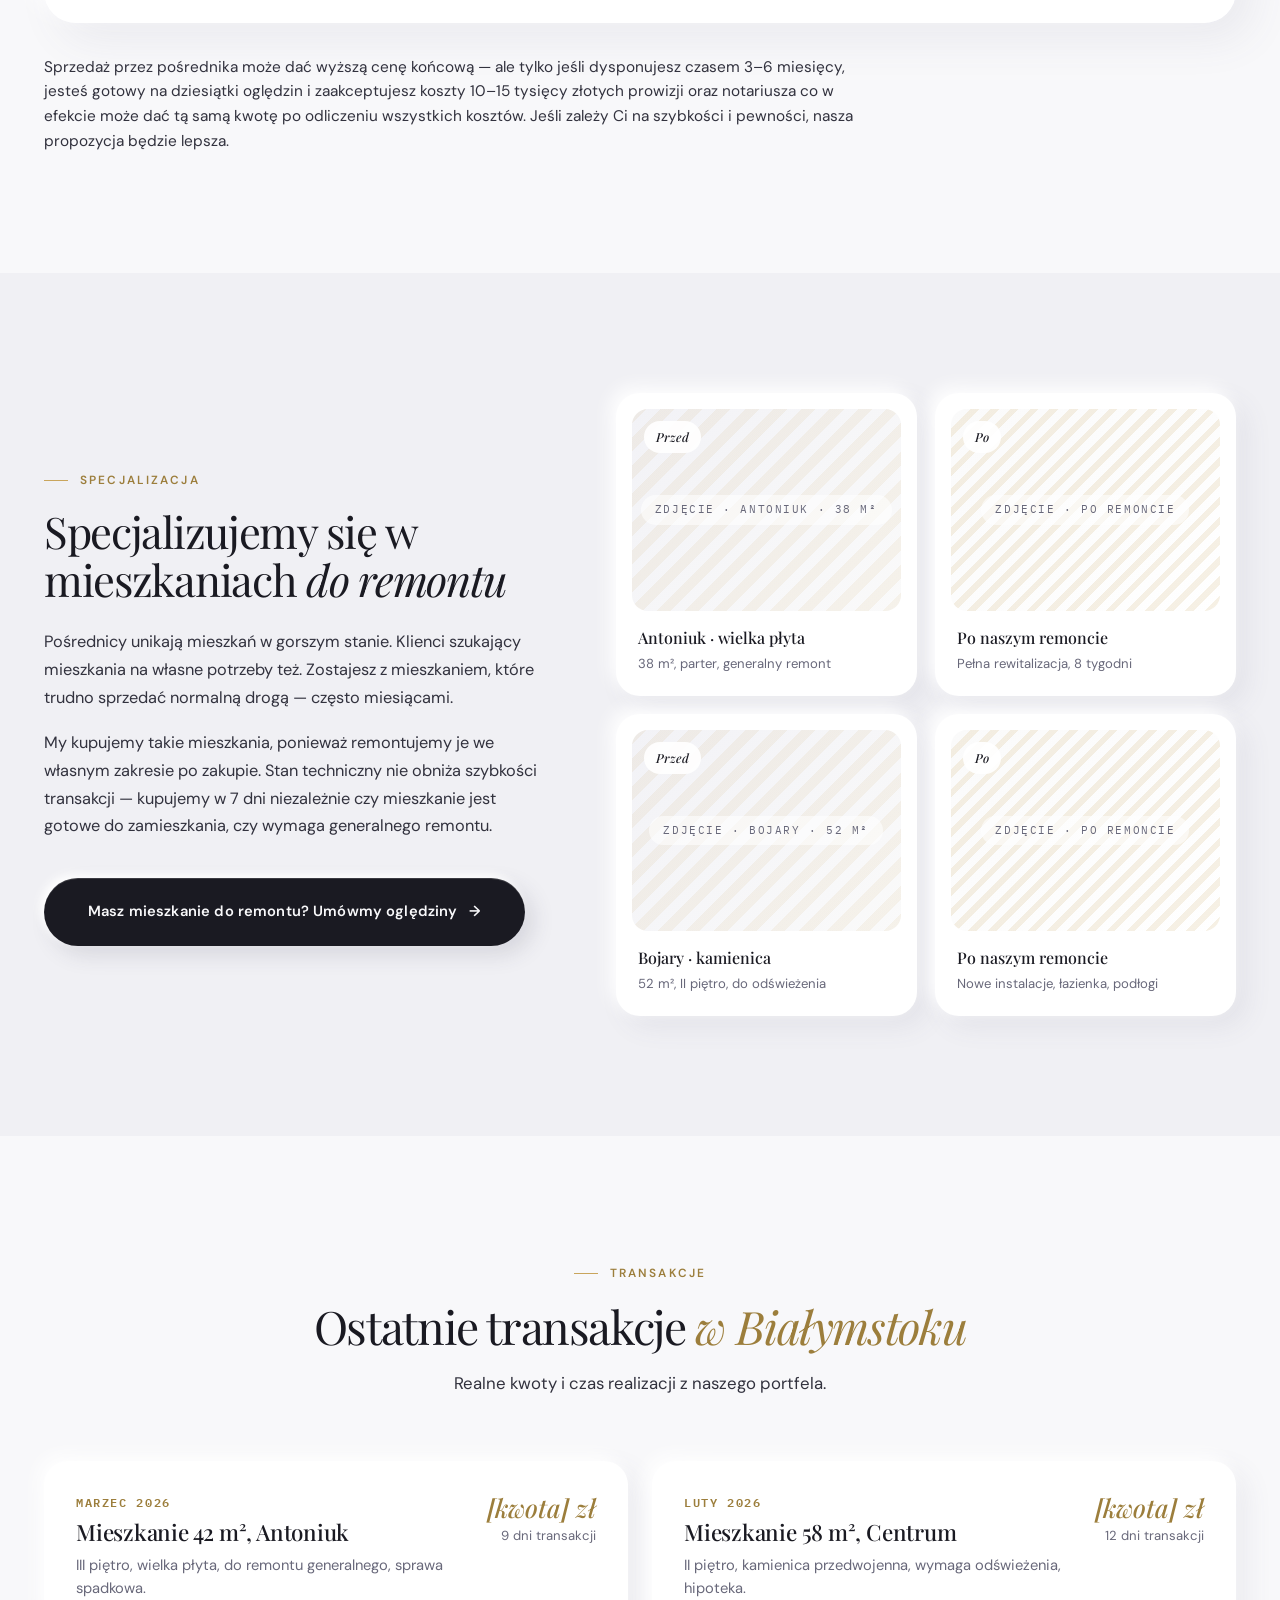
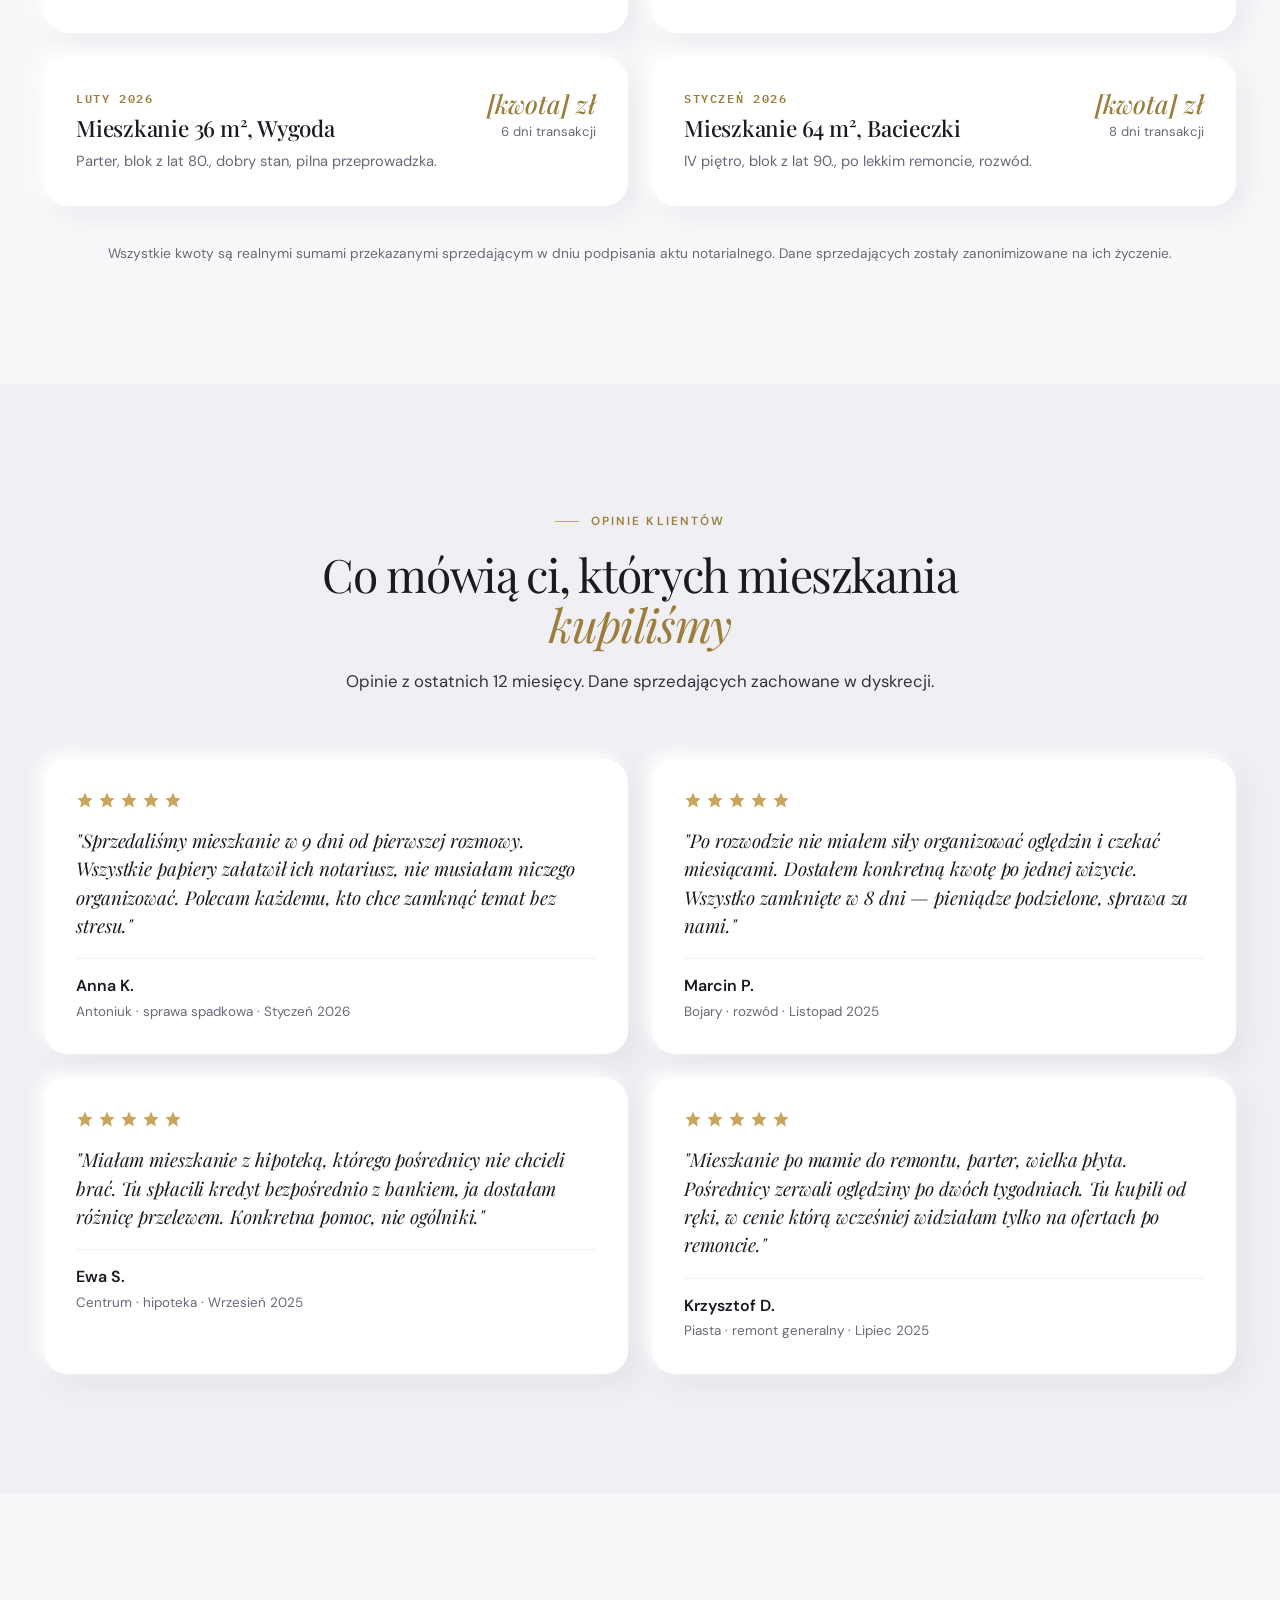
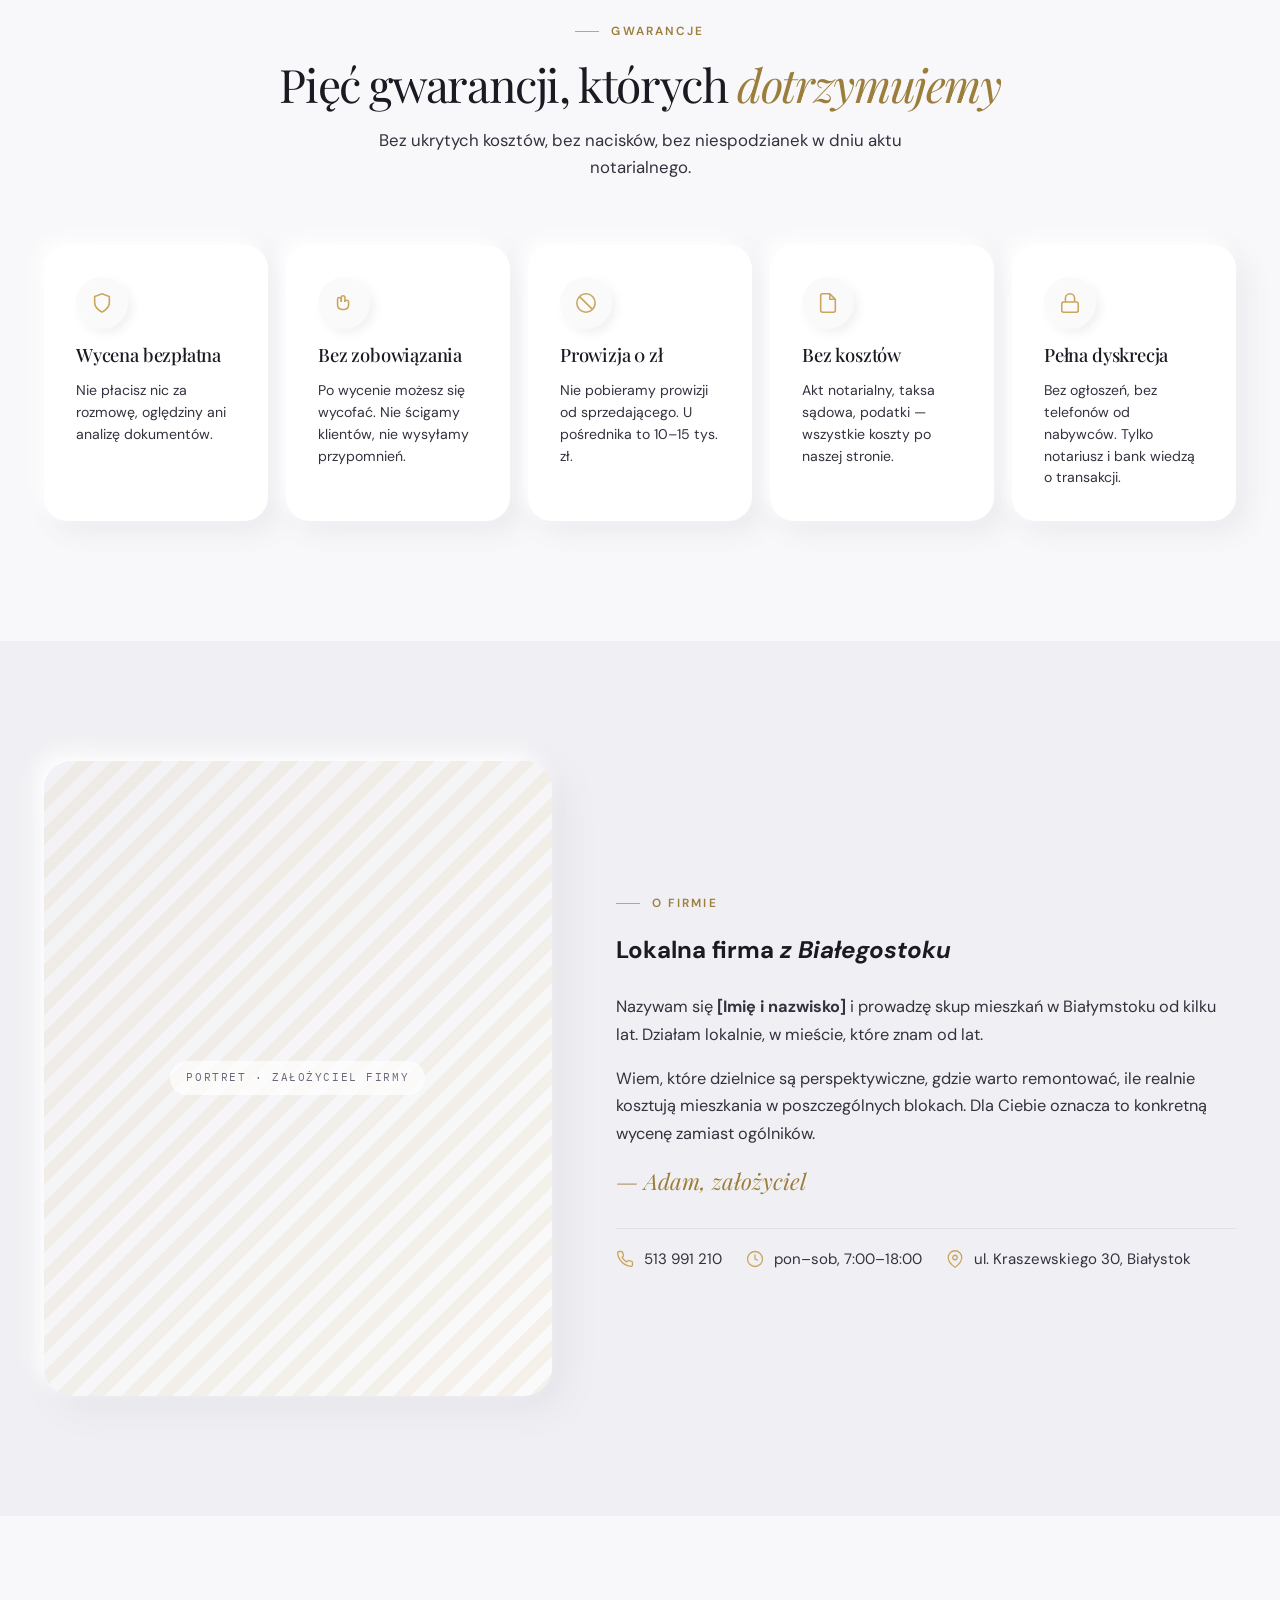
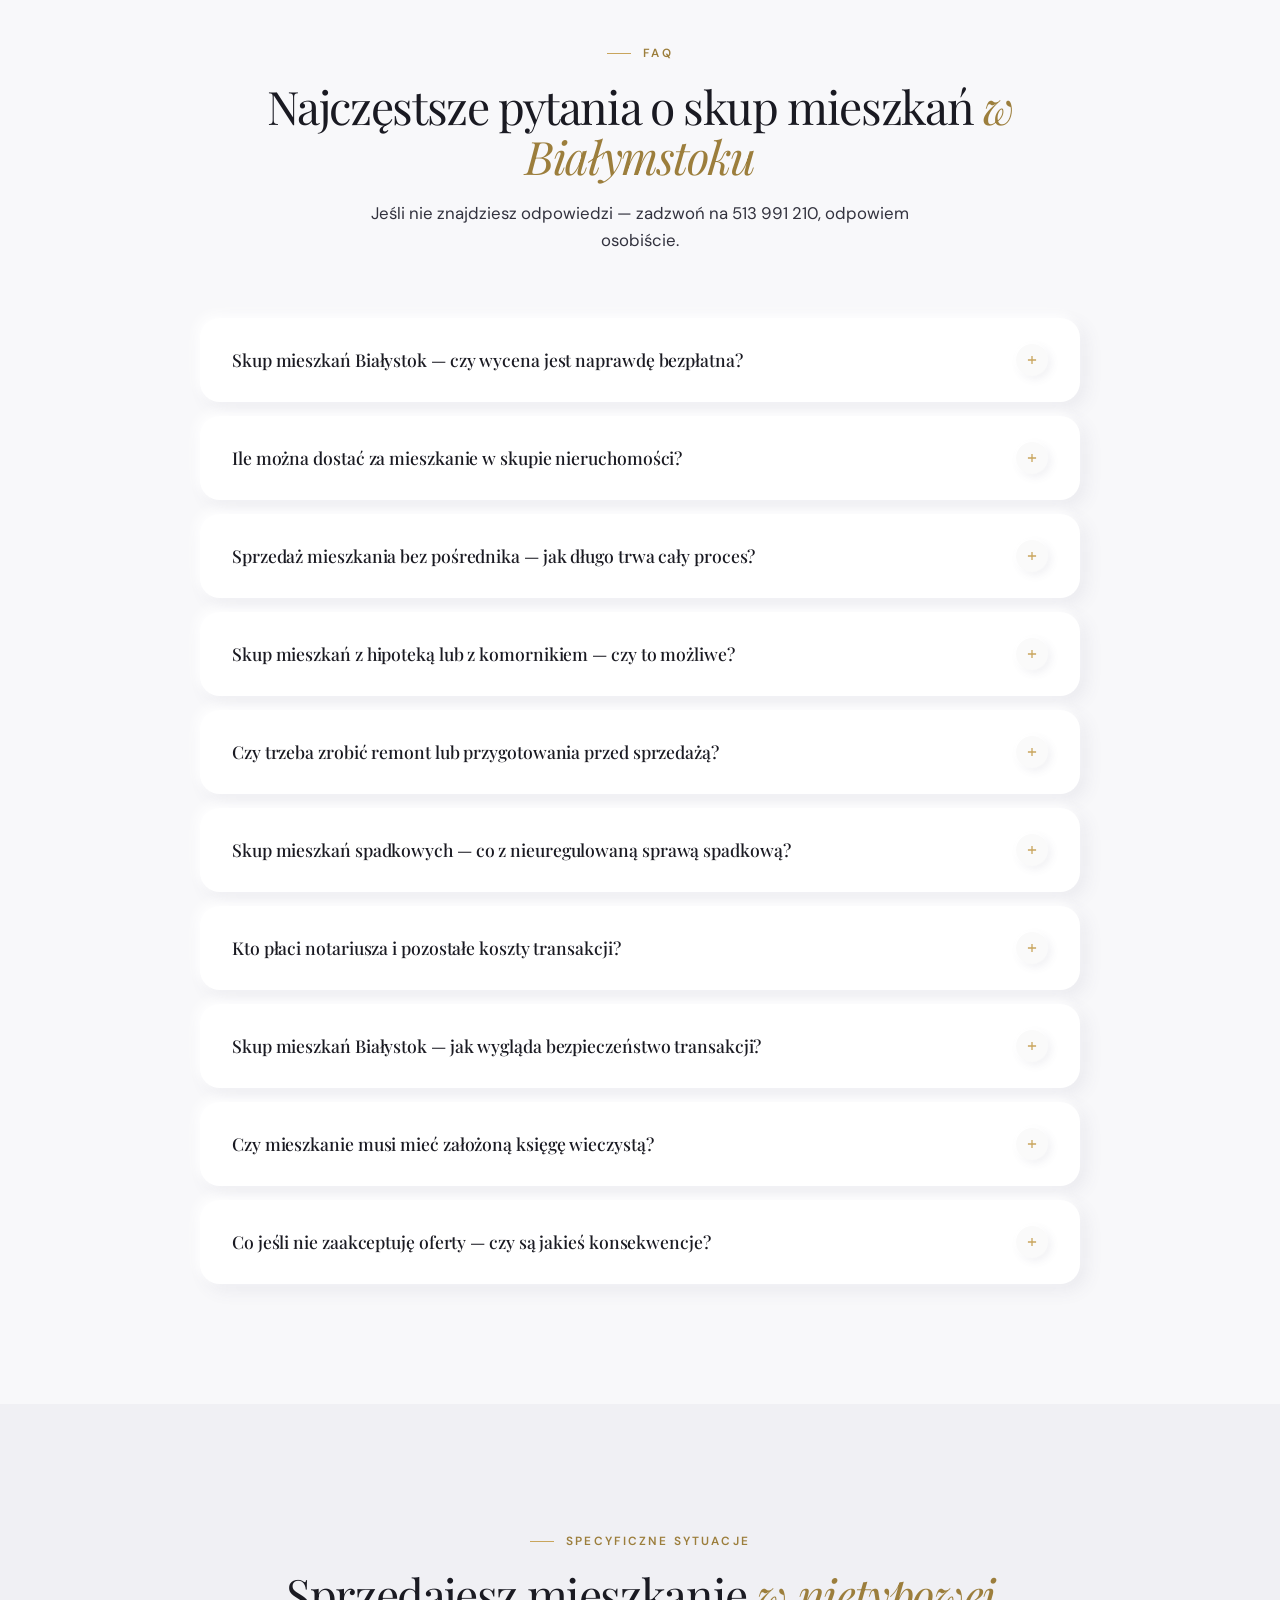
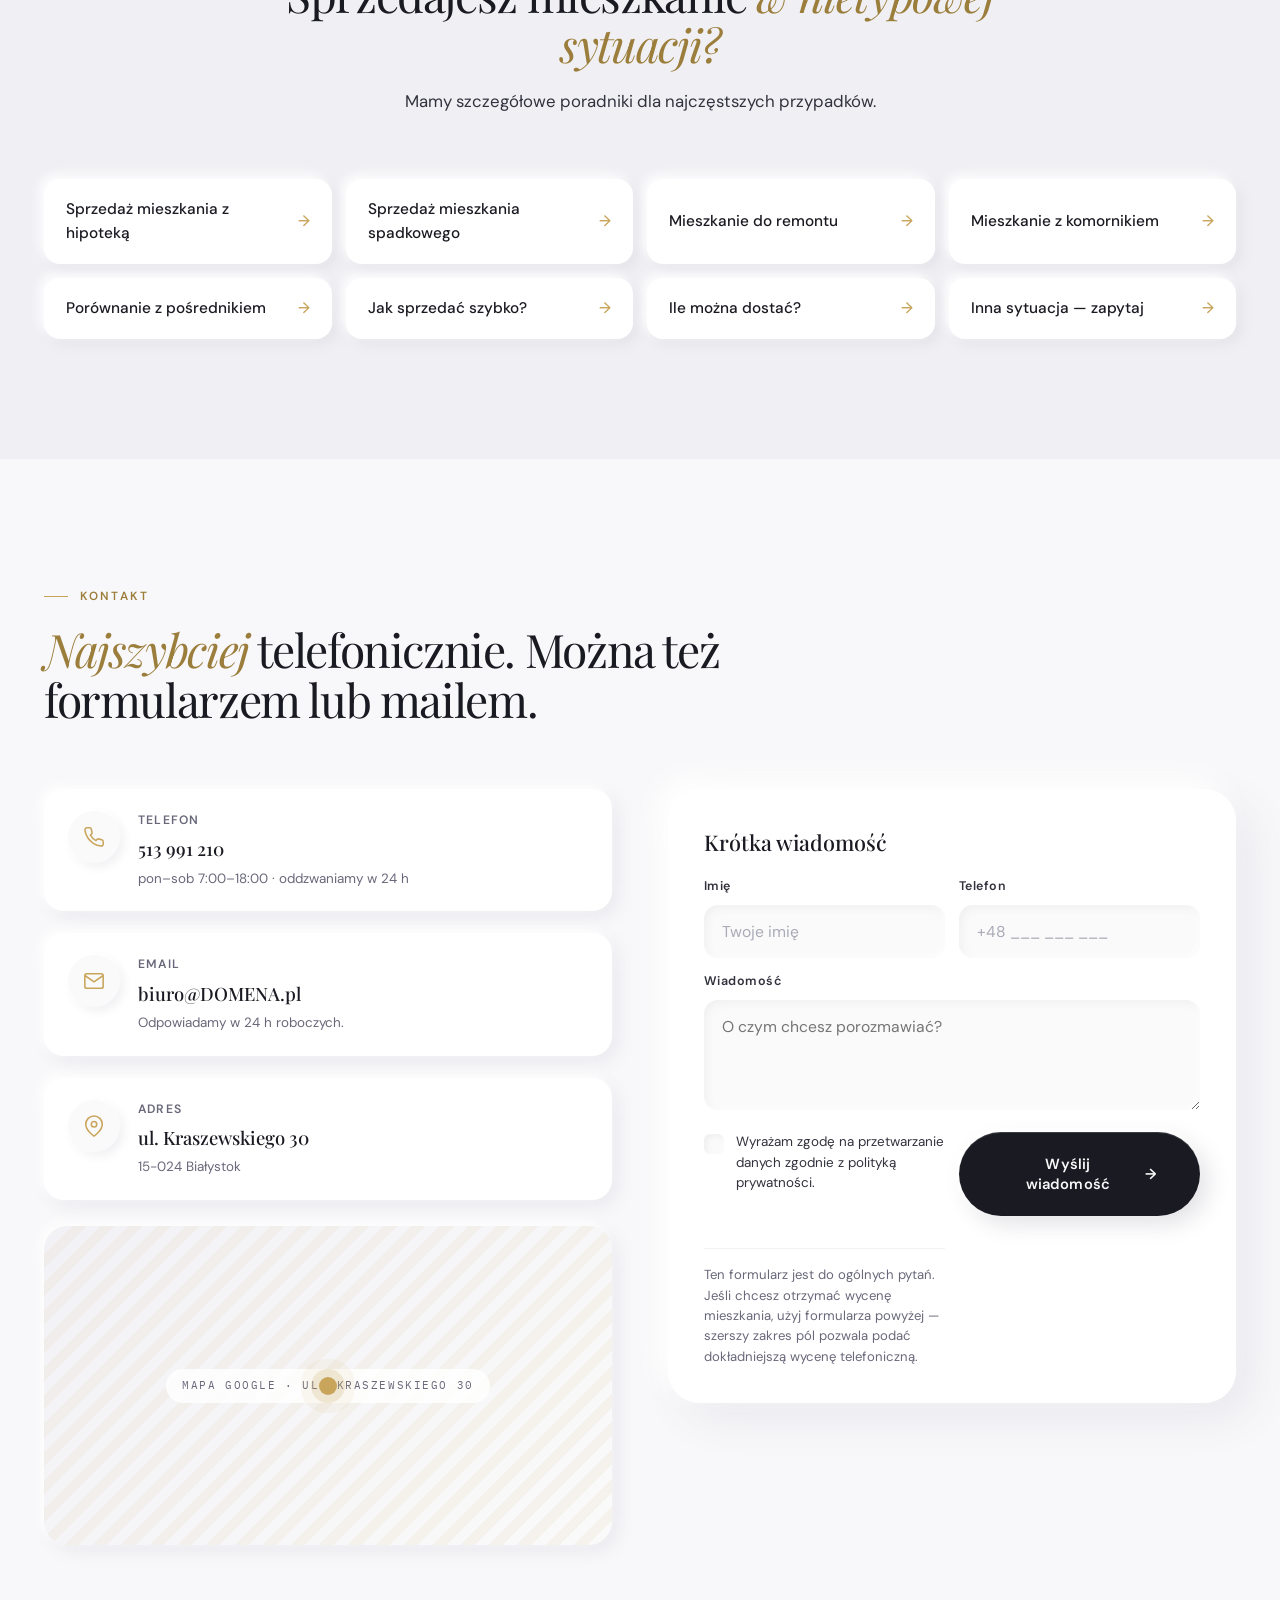
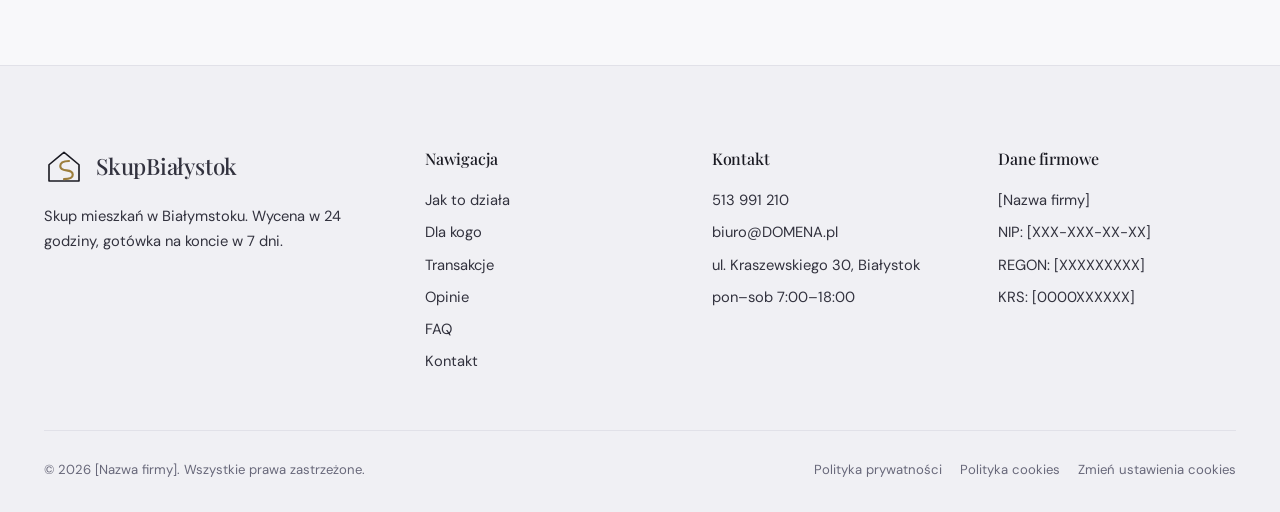
==== commit f7b43dbd: "Logo: nowy sygnet "geometryczny dach" w nagłówku, stopce i favicon Zamiana monogramowego "S" na SVG " ====
--- a/index.html
+++ b/index.html
@@ -25,7 +25,7 @@
 <meta name="twitter:description" content="Konkretna wycena w 24 godziny, gotówka w dniu aktu notarialnego. Bez pośrednika, bez prowizji.">
 <meta name="twitter:image" content="https://skupmieszkanbialystok.pl/og-image.png">
 
-<link rel="icon" type="image/svg+xml" href="data:image/svg+xml,%3Csvg xmlns='http://www.w3.org/2000/svg' viewBox='0 0 64 64'%3E%3Crect width='64' height='64' rx='14' fill='%231A1A22'/%3E%3Ctext x='32' y='44' font-family='Georgia,serif' font-size='38' font-weight='500' font-style='italic' text-anchor='middle' fill='%23E8C77A'%3ES%3C/text%3E%3C/svg%3E">
+<link rel="icon" type="image/svg+xml" href="data:image/svg+xml,%3Csvg xmlns='http://www.w3.org/2000/svg' viewBox='0 0 64 64' fill='none'%3E%3Crect width='64' height='64' rx='12' fill='%23FFFFFF'/%3E%3Cpath d='M8 30 L32 10 L56 30 L56 56 L8 56 Z' stroke='%231A1A22' stroke-width='4' stroke-linejoin='round' fill='none'/%3E%3Cpath d='M40 24 Q26 24 26 32 Q26 38 36 39 Q46 40 46 46 Q46 53 32 53' stroke='%239C7E3C' stroke-width='5' stroke-linecap='round' fill='none'/%3E%3C/svg%3E">
 
 <script type="application/ld+json">
 {
@@ -92,7 +92,7 @@
 <header>
   <div class="nav-inner">
     <a href="#" class="logo">
-      <span class="logo-mark">S</span>
+      <span class="logo-mark"><svg viewBox="0 0 64 64" fill="none" xmlns="http://www.w3.org/2000/svg" aria-hidden="true"><path d="M8 30 L32 10 L56 30 L56 56 L8 56 Z" stroke="#1A1A22" stroke-width="2.6" stroke-linejoin="round" fill="none"/><path d="M40 24 Q26 24 26 32 Q26 38 36 39 Q46 40 46 46 Q46 53 32 53" stroke="#9C7E3C" stroke-width="3.4" stroke-linecap="round" fill="none"/></svg></span>
       <span>SkupBiałystok</span>
     </a>
     <nav class="main-nav">
@@ -914,7 +914,7 @@
     <div class="footer-grid">
       <div class="footer-brand">
         <a href="#" class="logo">
-          <span class="logo-mark">S</span>
+          <span class="logo-mark"><svg viewBox="0 0 64 64" fill="none" xmlns="http://www.w3.org/2000/svg" aria-hidden="true"><path d="M8 30 L32 10 L56 30 L56 56 L8 56 Z" stroke="#1A1A22" stroke-width="2.6" stroke-linejoin="round" fill="none"/><path d="M40 24 Q26 24 26 32 Q26 38 36 39 Q46 40 46 46 Q46 53 32 53" stroke="#9C7E3C" stroke-width="3.4" stroke-linecap="round" fill="none"/></svg></span>
           <span>SkupBiałystok</span>
         </a>
         <p>Skup mieszkań w Białymstoku. Wycena w 24 godziny, gotówka na koncie w 7 dni.</p>
--- a/styles.css
+++ b/styles.css
@@ -120,11 +120,9 @@
   letter-spacing: -0.01em;
 }
 .logo-mark {
-  width: 40px; height: 40px; border-radius: 50%;
-  background: var(--surface); display: flex; align-items: center; justify-content: center;
-  font-family: var(--fd); font-size: 1.1rem; font-weight: 600; color: var(--gold-dark);
-  box-shadow: -3px -3px 8px var(--sh-up), 4px 4px 10px var(--sh-dn);
-}
+  width: 40px; height: 40px; display: grid; place-items: center;
+}
+.logo-mark svg { width: 100%; height: 100%; display: block; }
 nav.main-nav { display: flex; gap: 36px; align-items: center; }
 nav.main-nav a {
   font-size: 0.84rem; font-weight: 500; color: var(--ink-2); text-decoration: none;
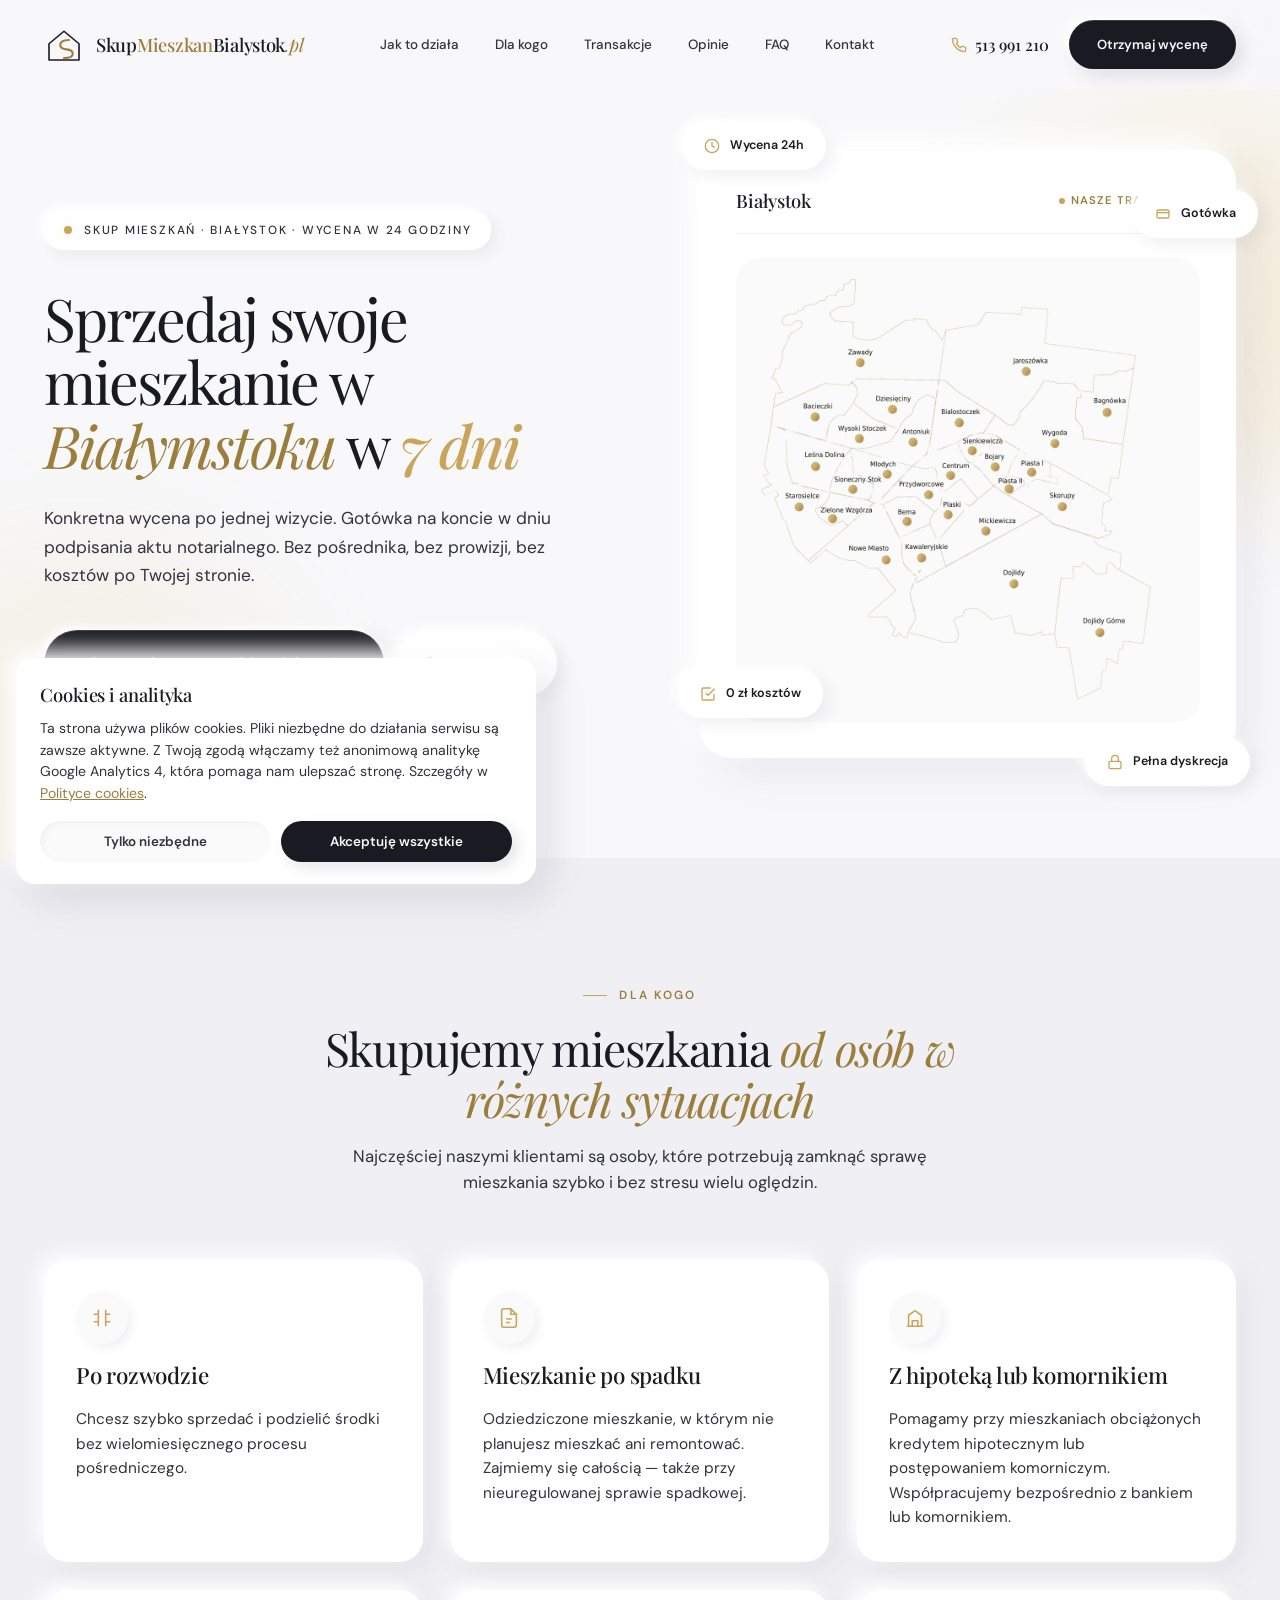
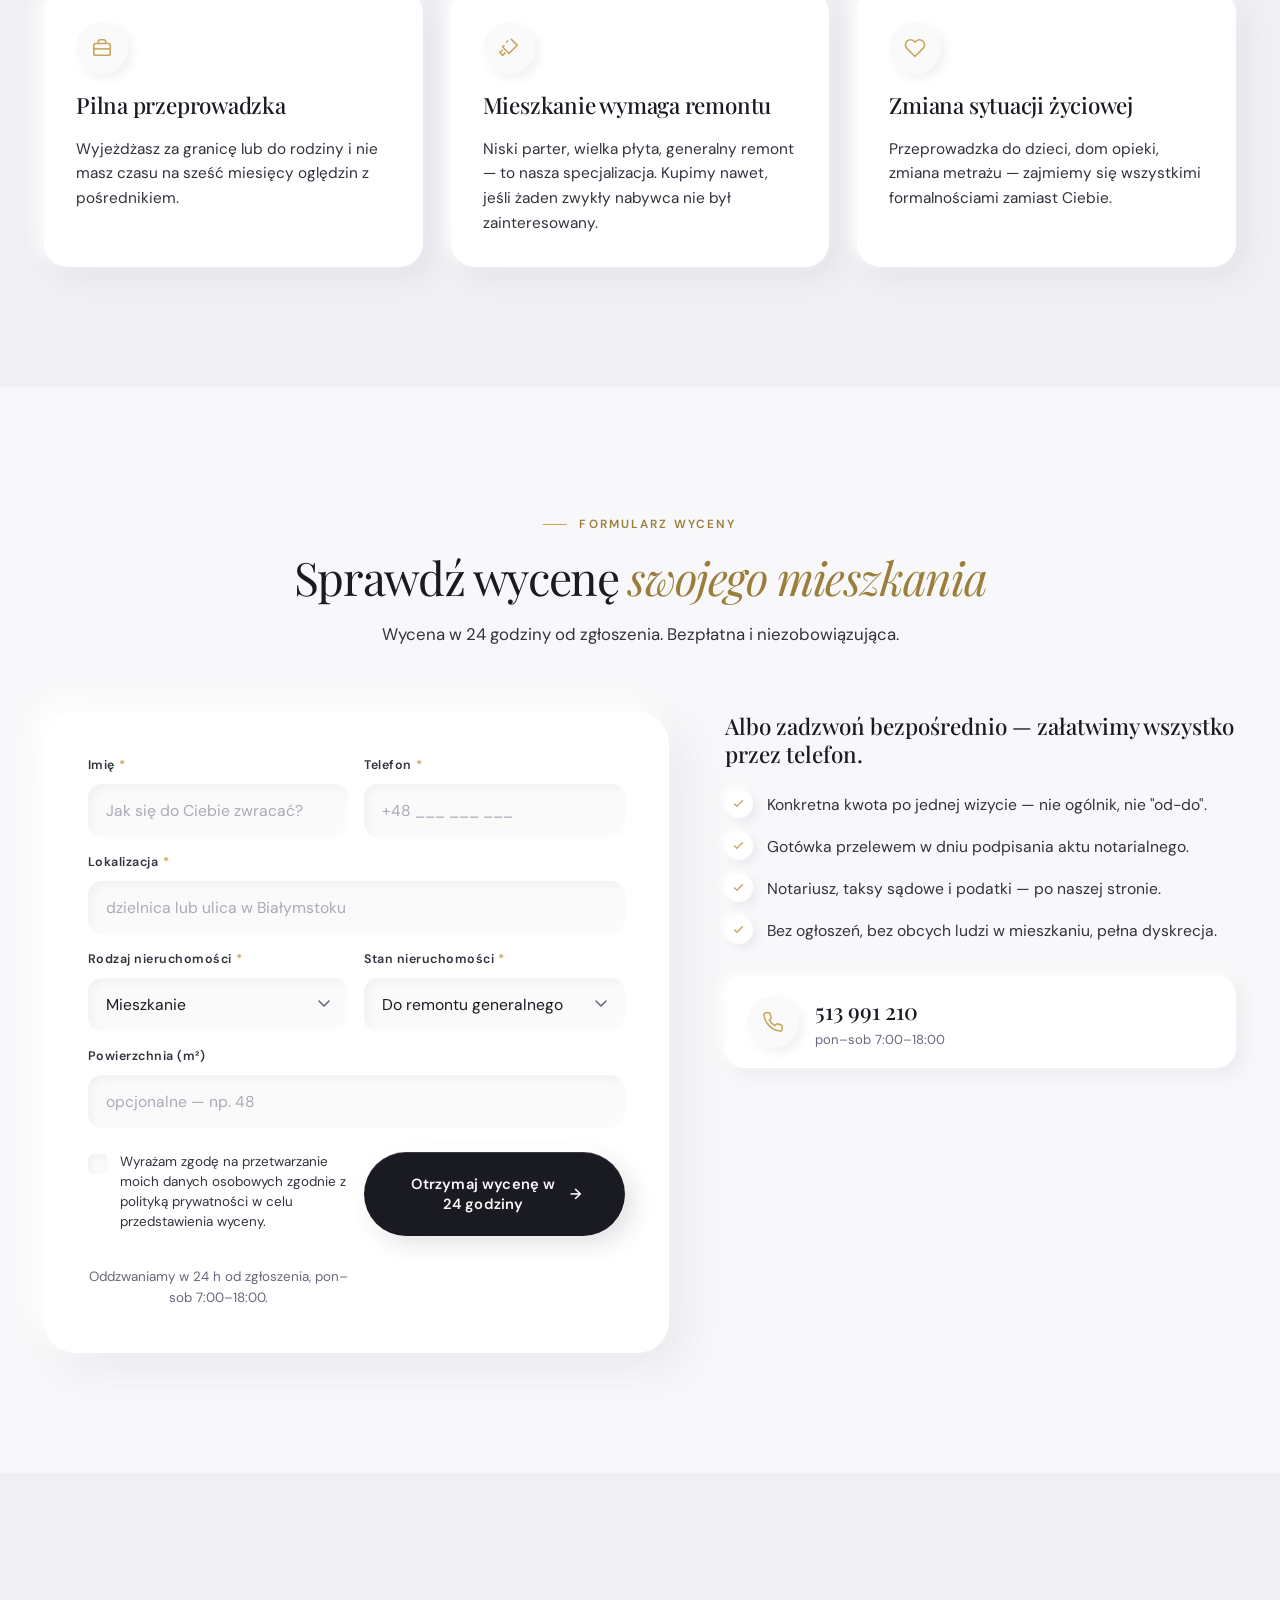
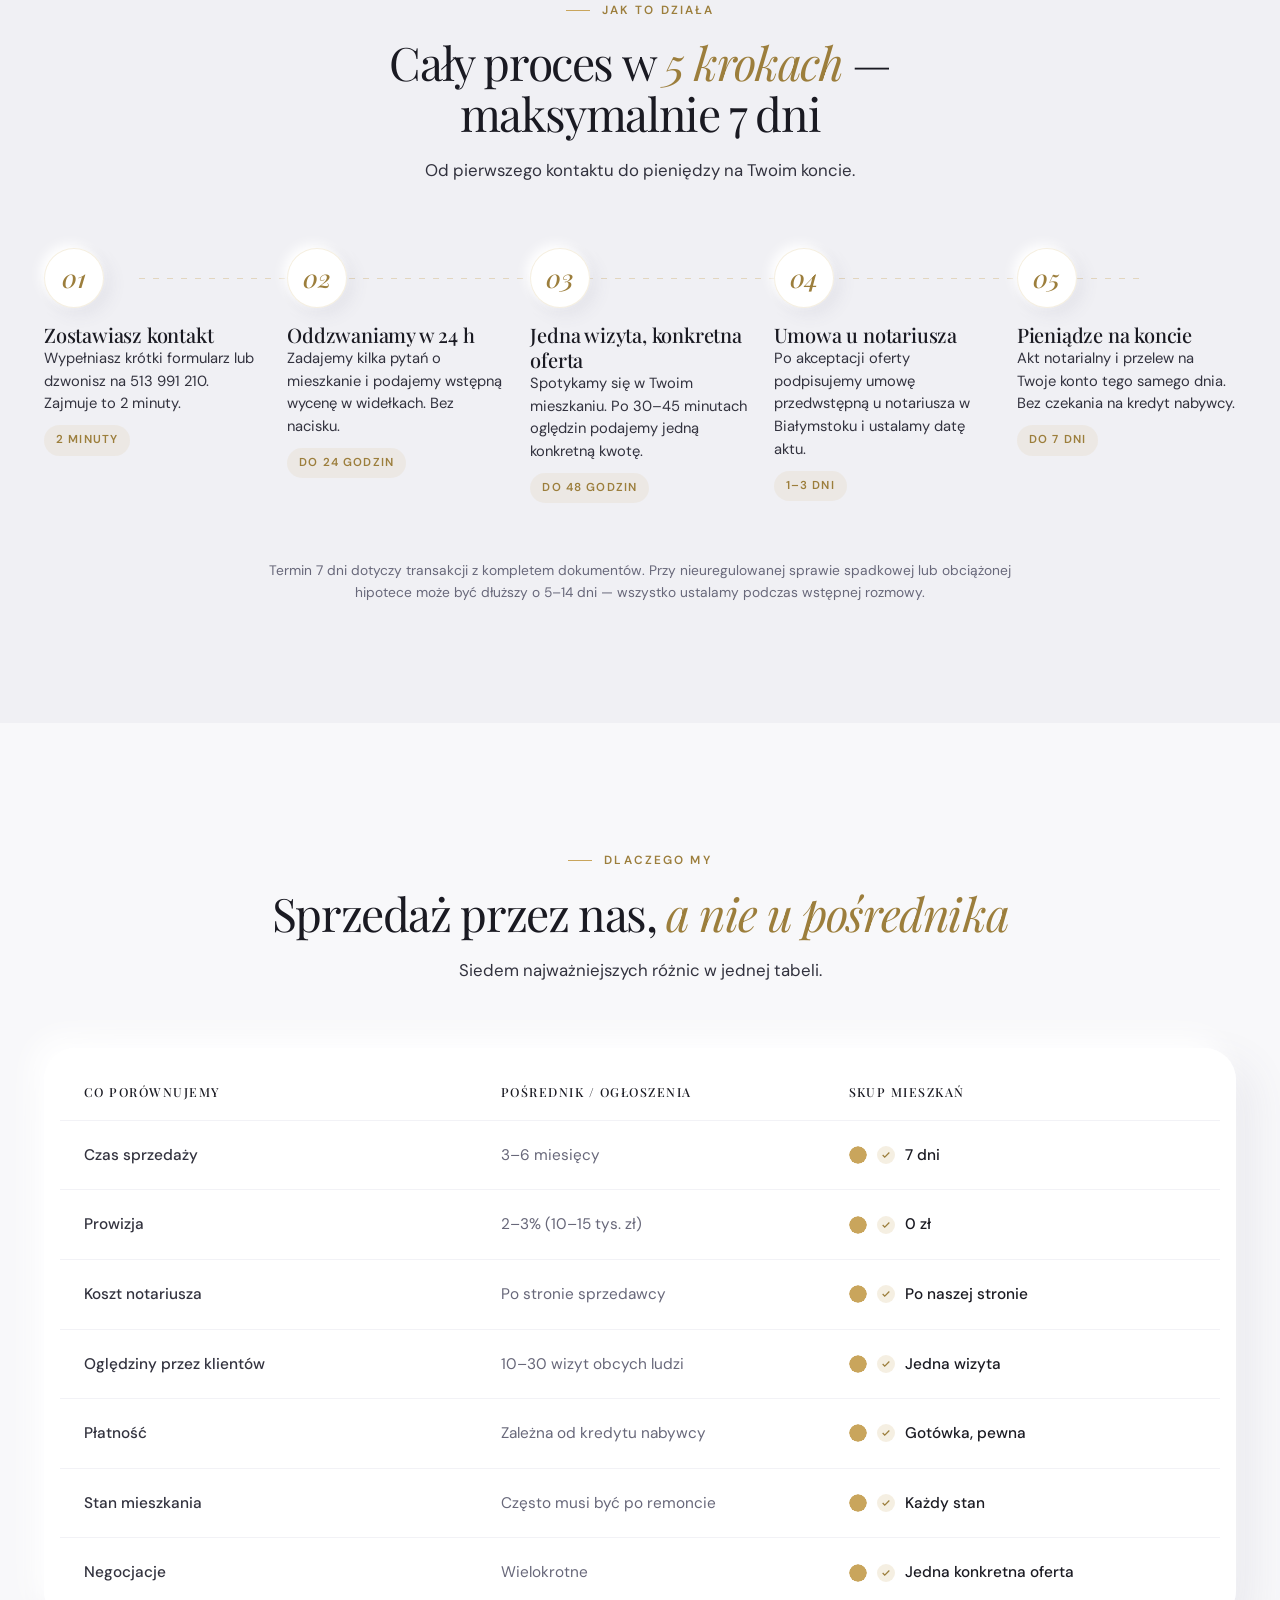
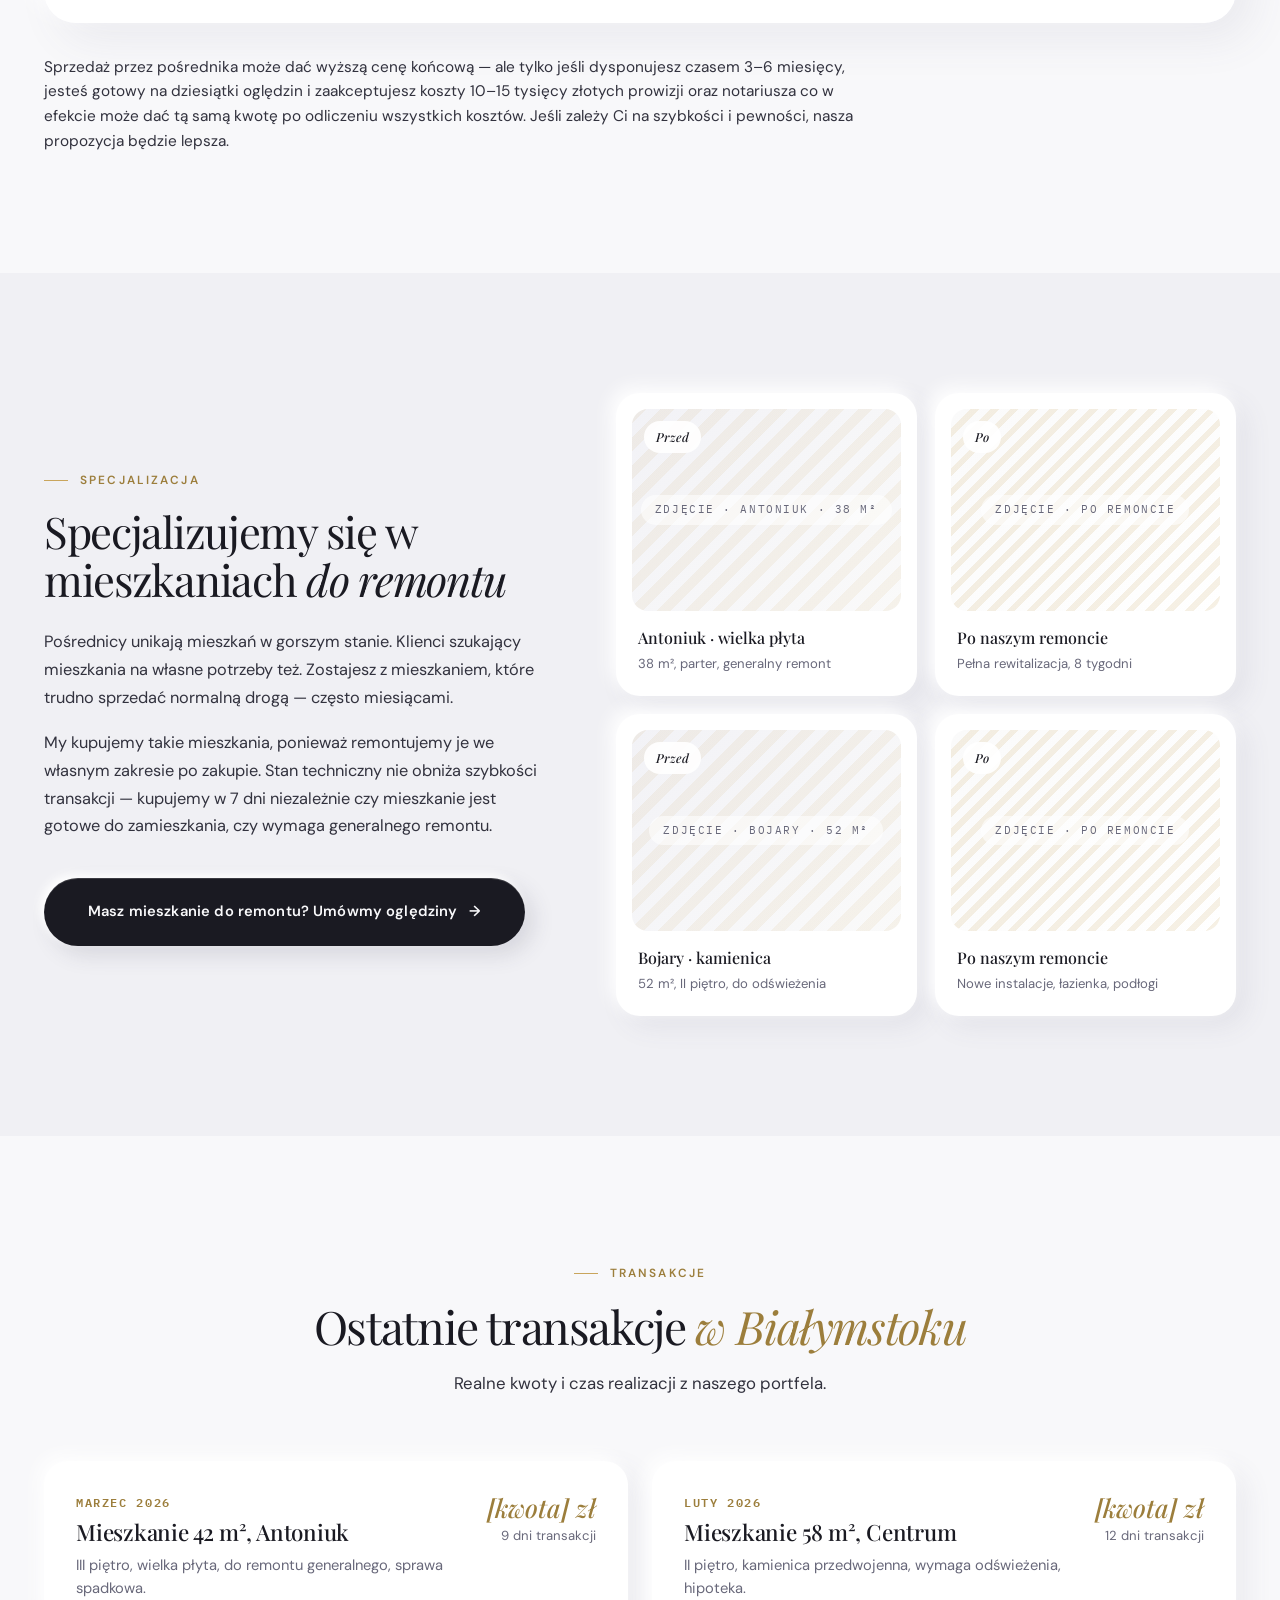
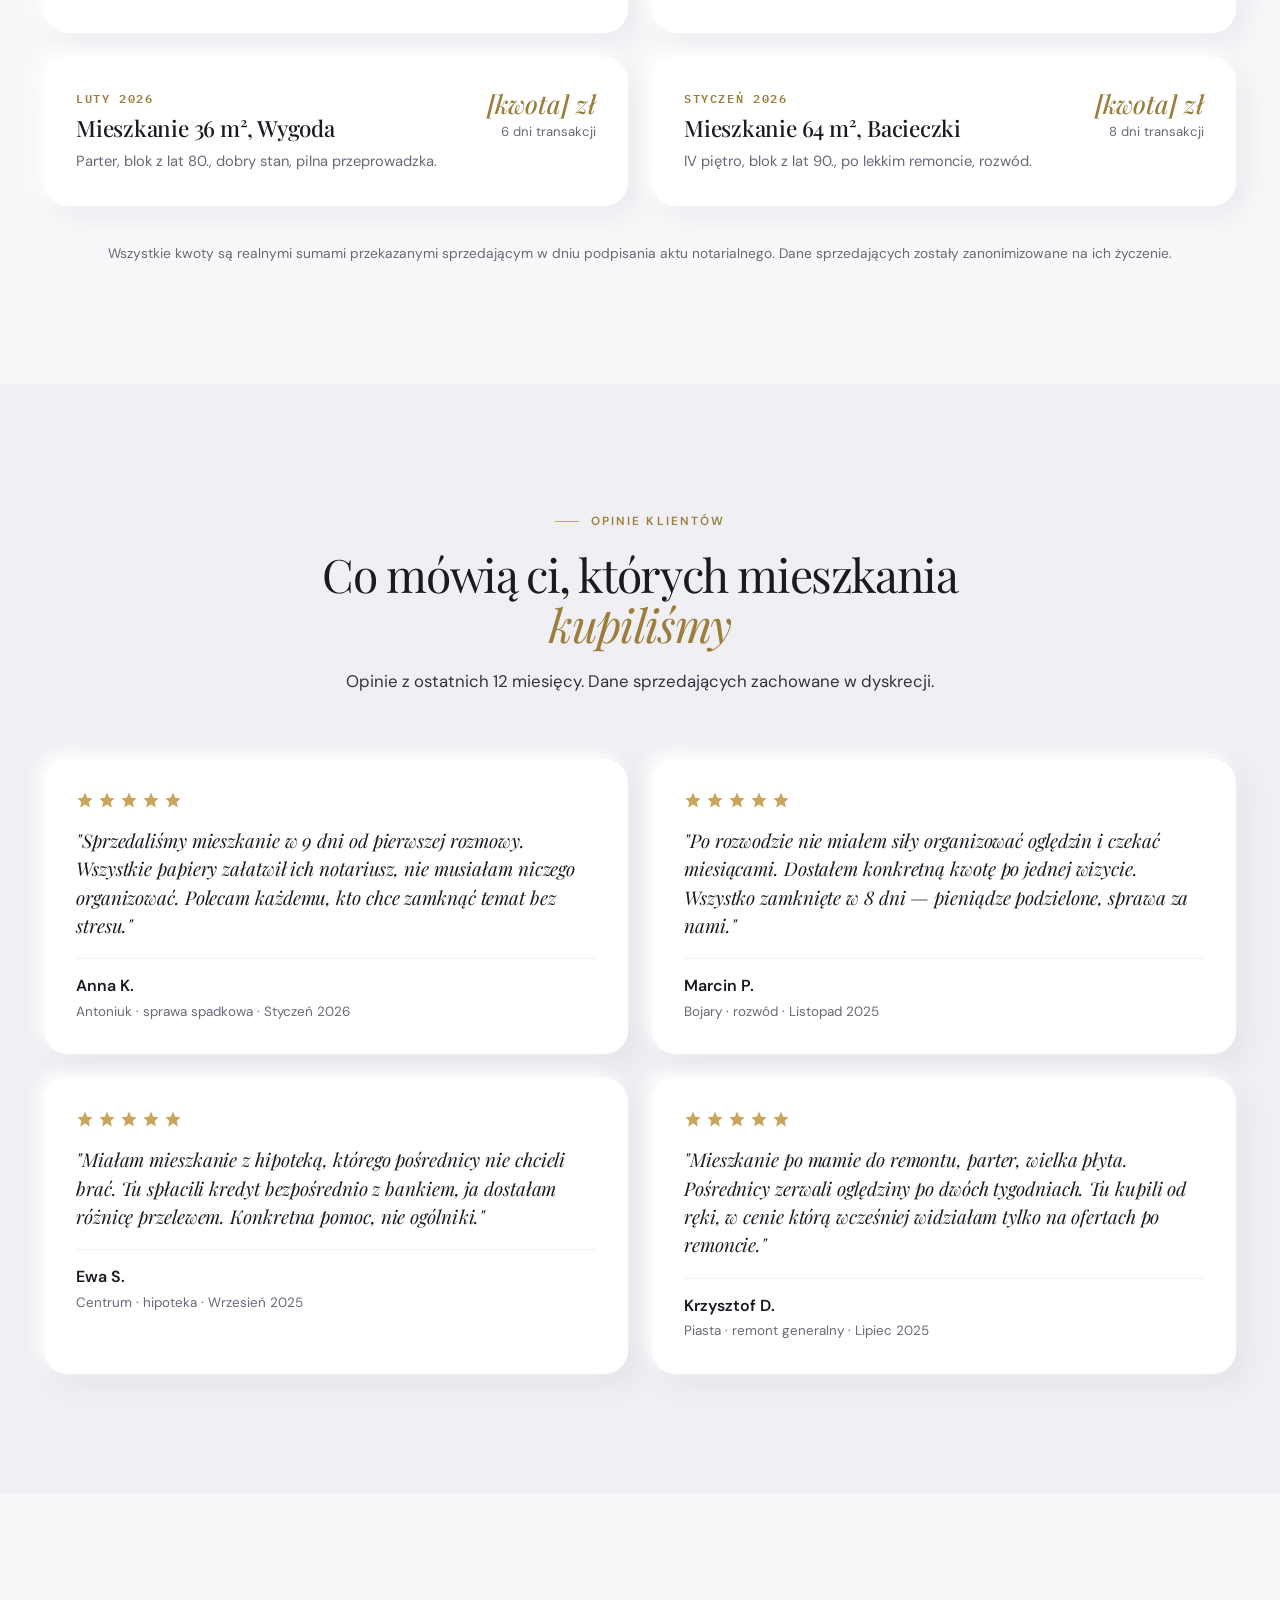
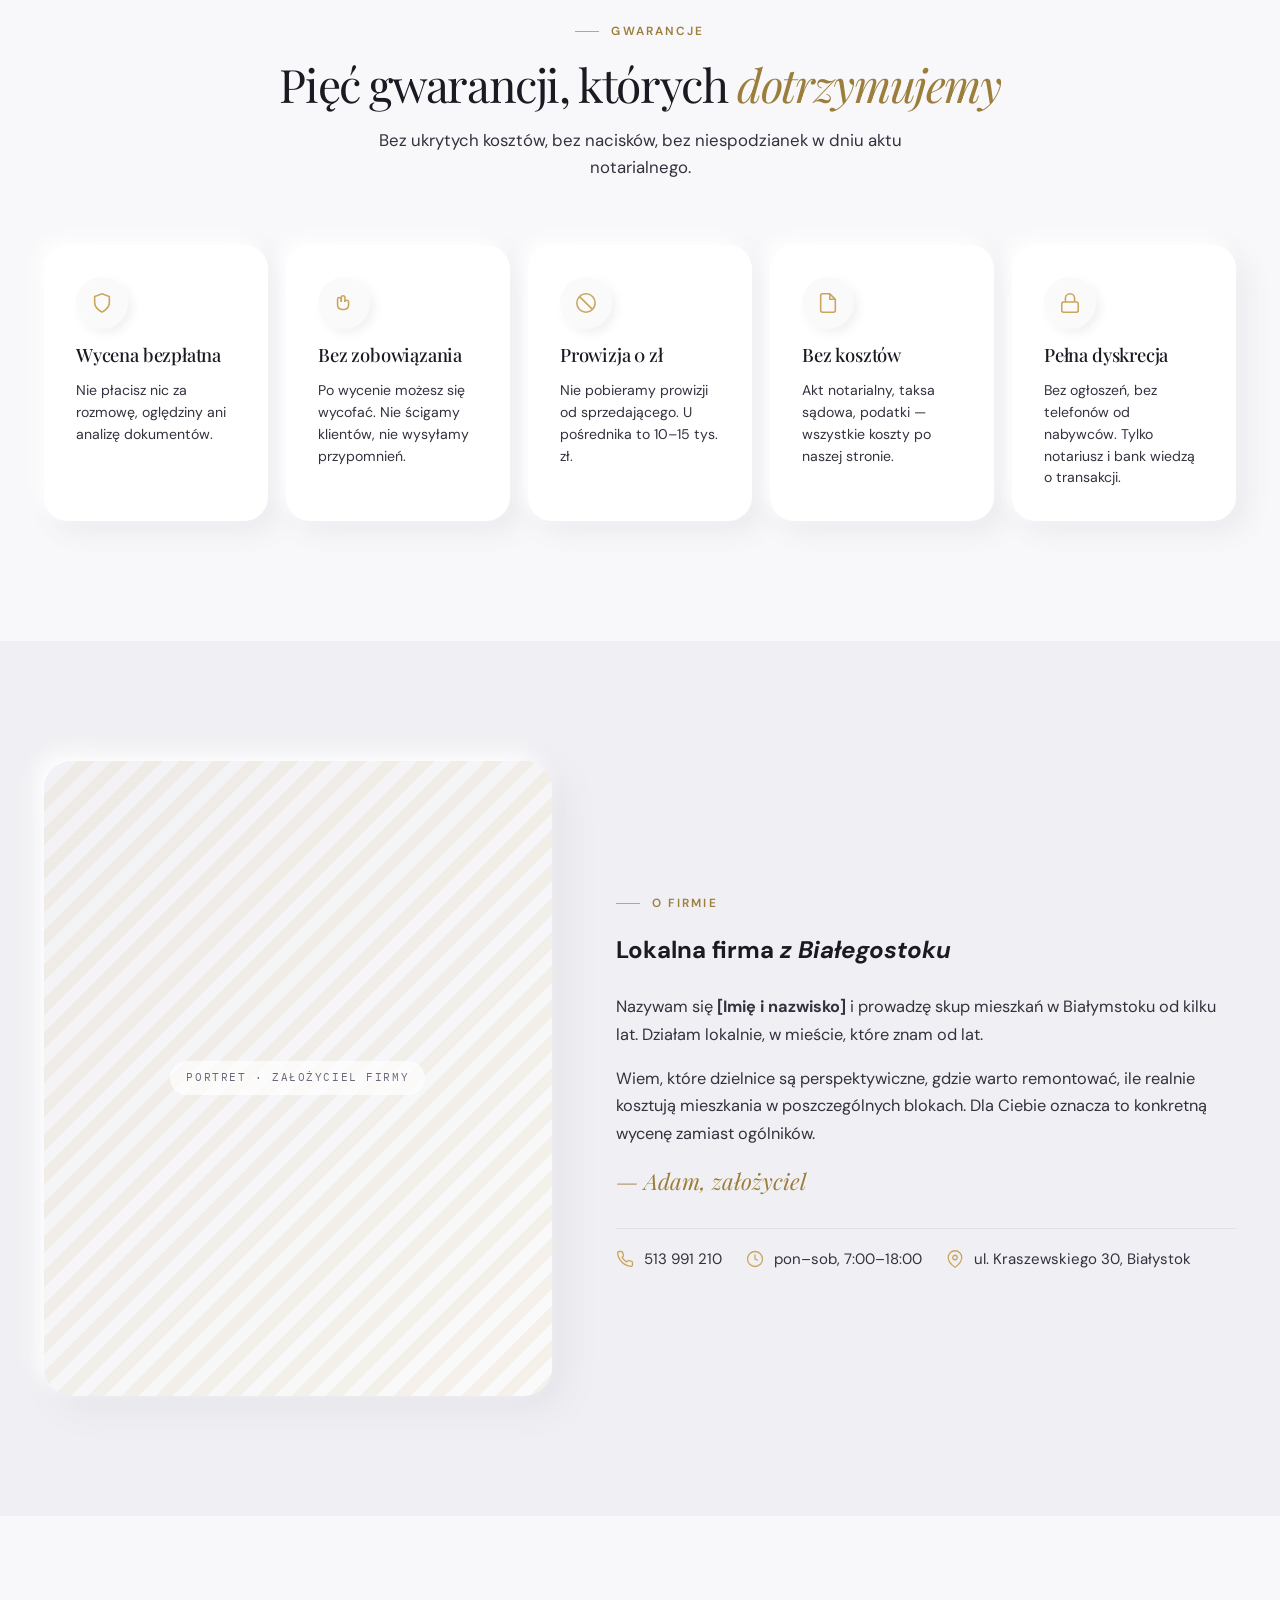
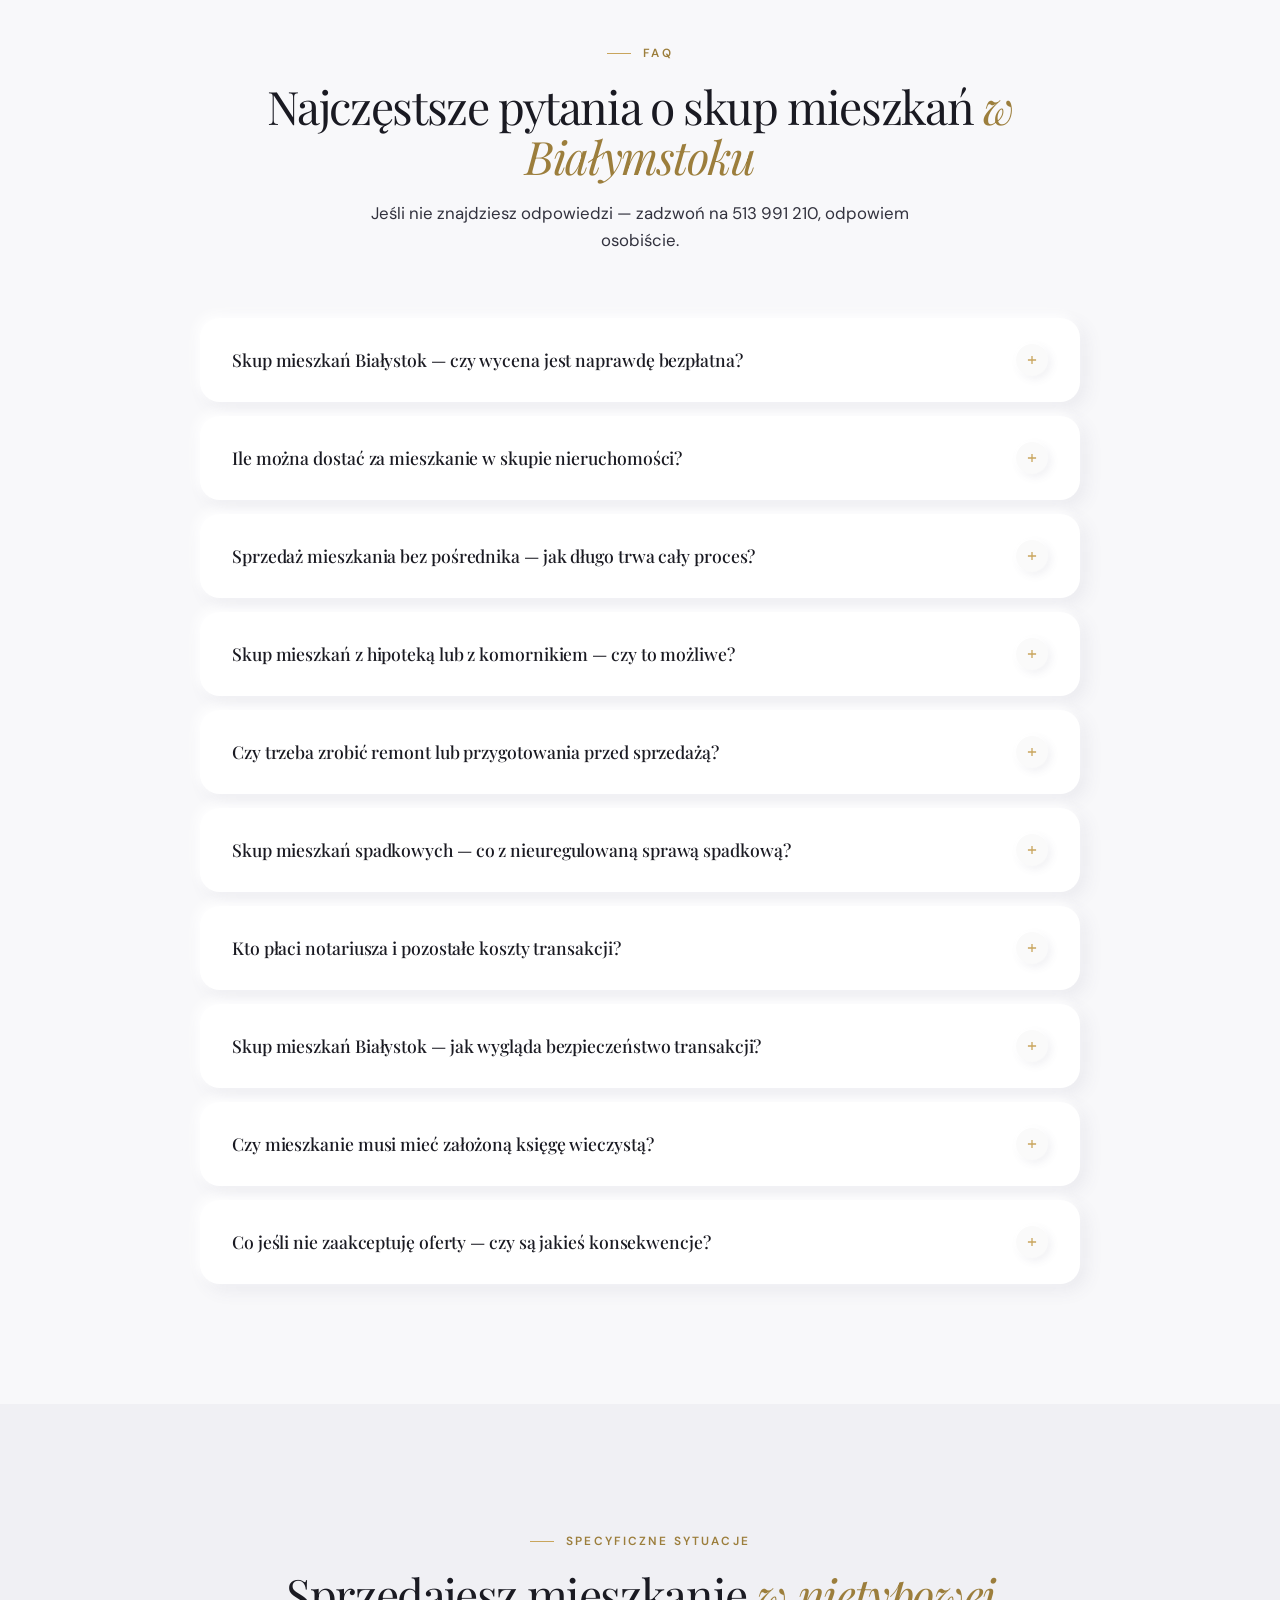
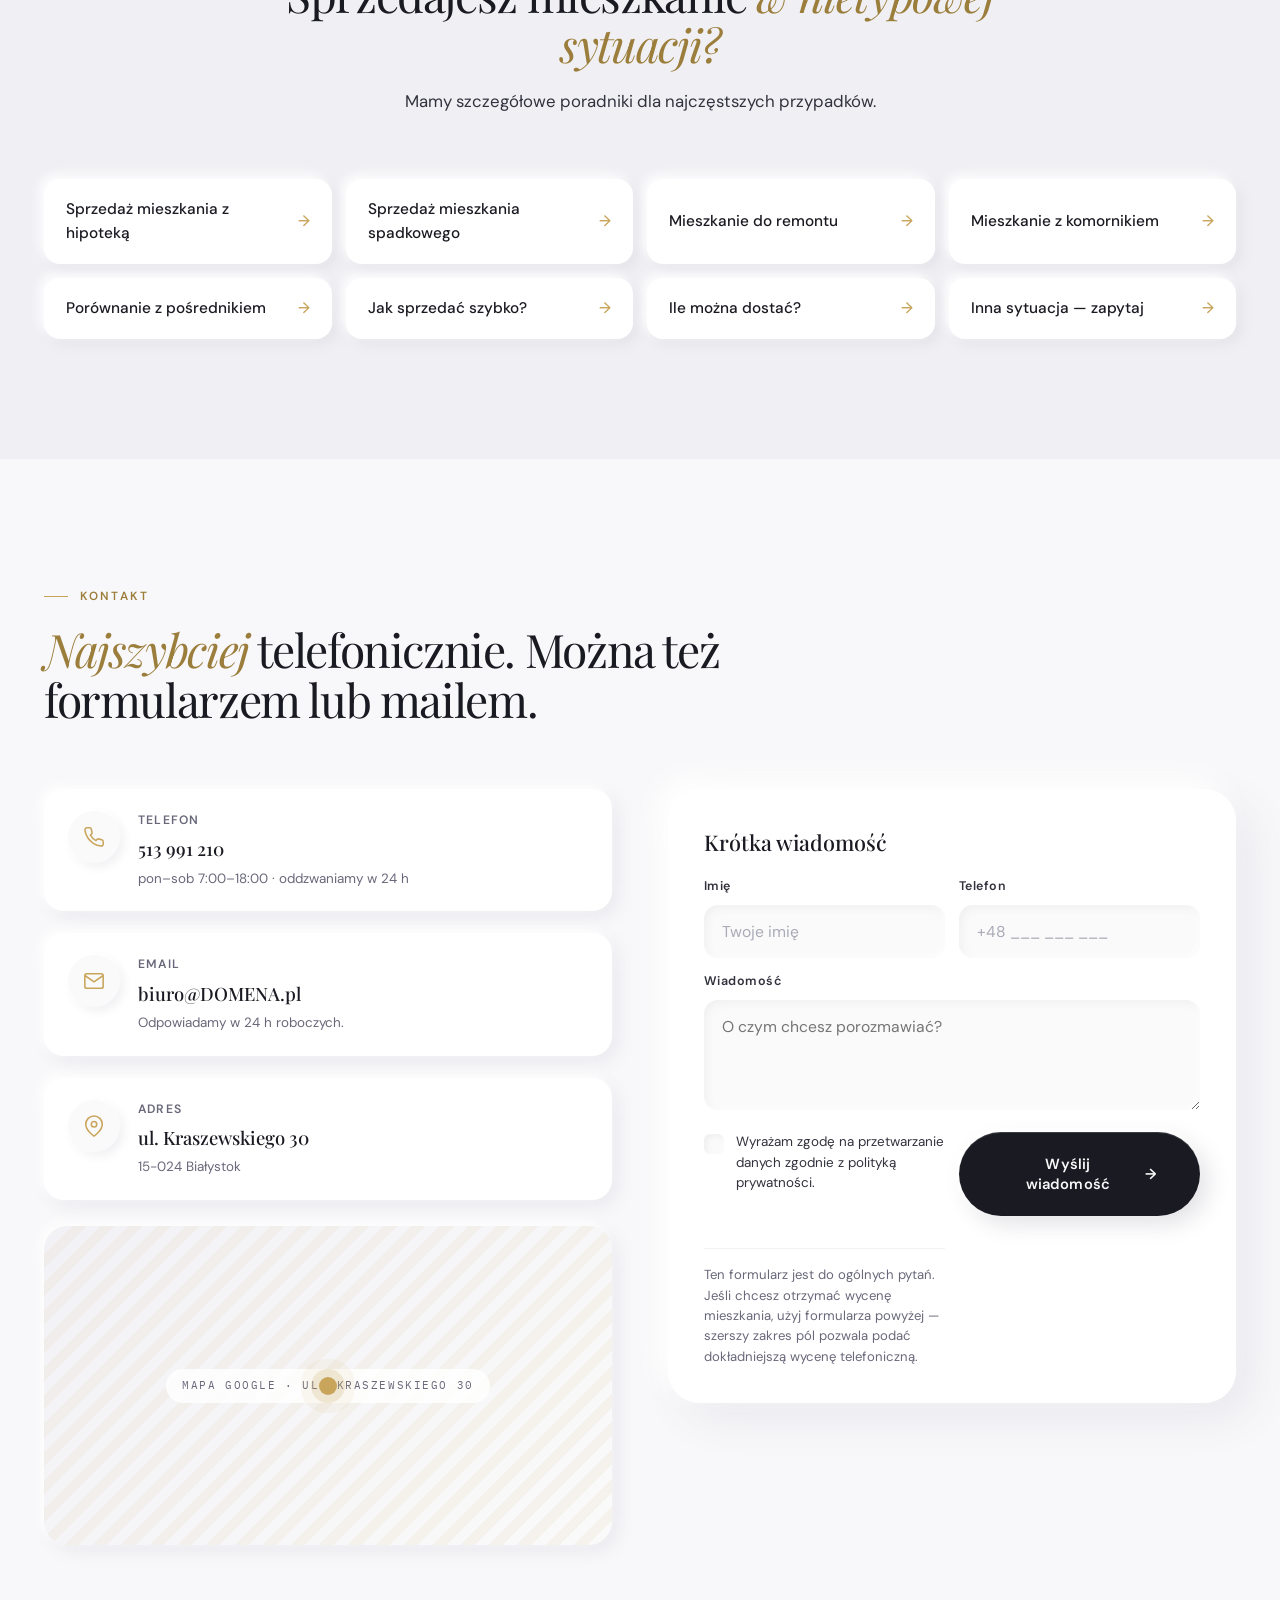
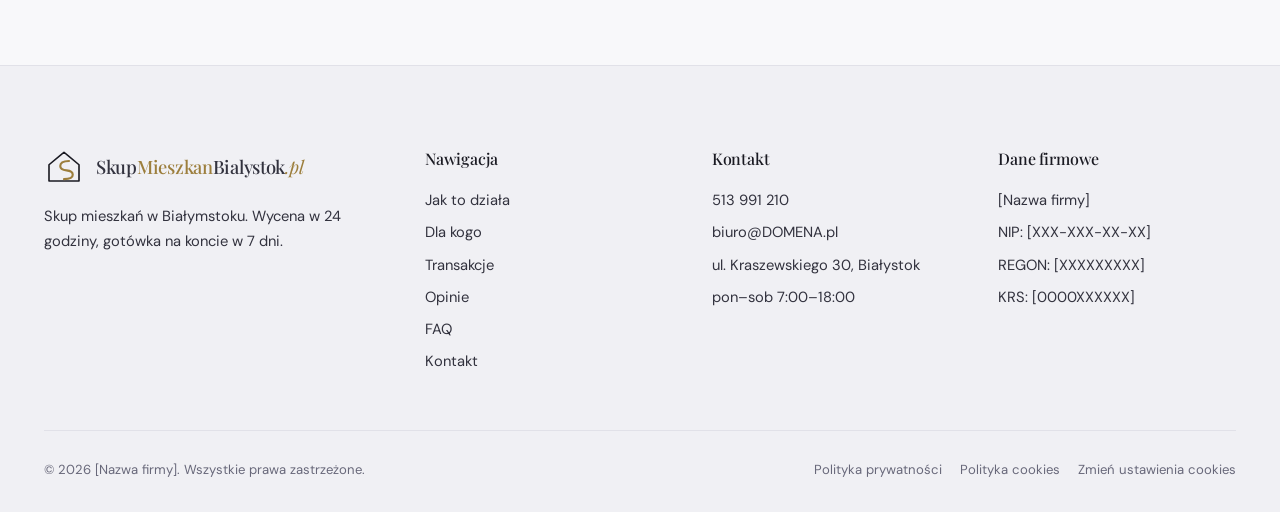
==== commit 14a204b9: "Logo: nowy wordmark SkupMieszkanBialystok.pl (wariant C z claude design) Sygnet bez zmian (dach + S)" ====
--- a/index.html
+++ b/index.html
@@ -93,7 +93,7 @@
   <div class="nav-inner">
     <a href="#" class="logo">
       <span class="logo-mark"><svg viewBox="0 0 64 64" fill="none" xmlns="http://www.w3.org/2000/svg" aria-hidden="true"><path d="M8 30 L32 10 L56 30 L56 56 L8 56 Z" stroke="#1A1A22" stroke-width="2.6" stroke-linejoin="round" fill="none"/><path d="M40 24 Q26 24 26 32 Q26 38 36 39 Q46 40 46 46 Q46 53 32 53" stroke="#9C7E3C" stroke-width="3.4" stroke-linecap="round" fill="none"/></svg></span>
-      <span>SkupBiałystok</span>
+      <span class="logo-text">Skup<span class="b">Mieszkan</span>Bialystok<span class="tld">.pl</span></span>
     </a>
     <nav class="main-nav">
       <a href="#jak">Jak to działa</a>
@@ -915,7 +915,7 @@
       <div class="footer-brand">
         <a href="#" class="logo">
           <span class="logo-mark"><svg viewBox="0 0 64 64" fill="none" xmlns="http://www.w3.org/2000/svg" aria-hidden="true"><path d="M8 30 L32 10 L56 30 L56 56 L8 56 Z" stroke="#1A1A22" stroke-width="2.6" stroke-linejoin="round" fill="none"/><path d="M40 24 Q26 24 26 32 Q26 38 36 39 Q46 40 46 46 Q46 53 32 53" stroke="#9C7E3C" stroke-width="3.4" stroke-linecap="round" fill="none"/></svg></span>
-          <span>SkupBiałystok</span>
+          <span class="logo-text">Skup<span class="b">Mieszkan</span>Bialystok<span class="tld">.pl</span></span>
         </a>
         <p>Skup mieszkań w Białymstoku. Wycena w 24 godziny, gotówka na koncie w 7 dni.</p>
       </div>
@@ -979,6 +979,7 @@
   <a href="#formularz" class="stick-cta">Otrzymaj wycenę</a>
 </div>
 
+<script>window.GA_MEASUREMENT_ID = 'G-GWKZGCH3G1';</script>
 <script src="script.js"></script>
 </body>
 </html>
--- a/styles.css
+++ b/styles.css
@@ -115,10 +115,13 @@
   display: flex; align-items: center; justify-content: space-between;
 }
 .logo {
-  font-family: var(--fd); font-size: 1.4rem; font-weight: 500; color: var(--ink);
+  font-family: var(--fd); font-size: 1.15rem; font-weight: 500; color: var(--ink);
   text-decoration: none; display: flex; align-items: center; gap: 12px;
-  letter-spacing: -0.01em;
-}
+  letter-spacing: -0.015em;
+}
+.logo-text { white-space: nowrap; }
+.logo-text .b { color: var(--gold-dark); }
+.logo-text .tld { color: var(--gold-dark); font-style: italic; font-weight: 400; }
 .logo-mark {
   width: 40px; height: 40px; display: grid; place-items: center;
 }
@@ -713,6 +716,11 @@
   .sticky-mobile { display: flex; }
   body { padding-bottom: 80px; }
   .footer-bottom { flex-direction: column; align-items: flex-start; gap: 14px; }
+  .logo { font-size: 1rem; gap: 10px; }
+  .logo-mark, .logo-mark svg { width: 36px; height: 36px; }
+}
+@media (max-width: 380px) {
+  .logo { font-size: 0.9rem; gap: 8px; }
 }
 
 /* ========================== Cookie consent banner ========================== */
